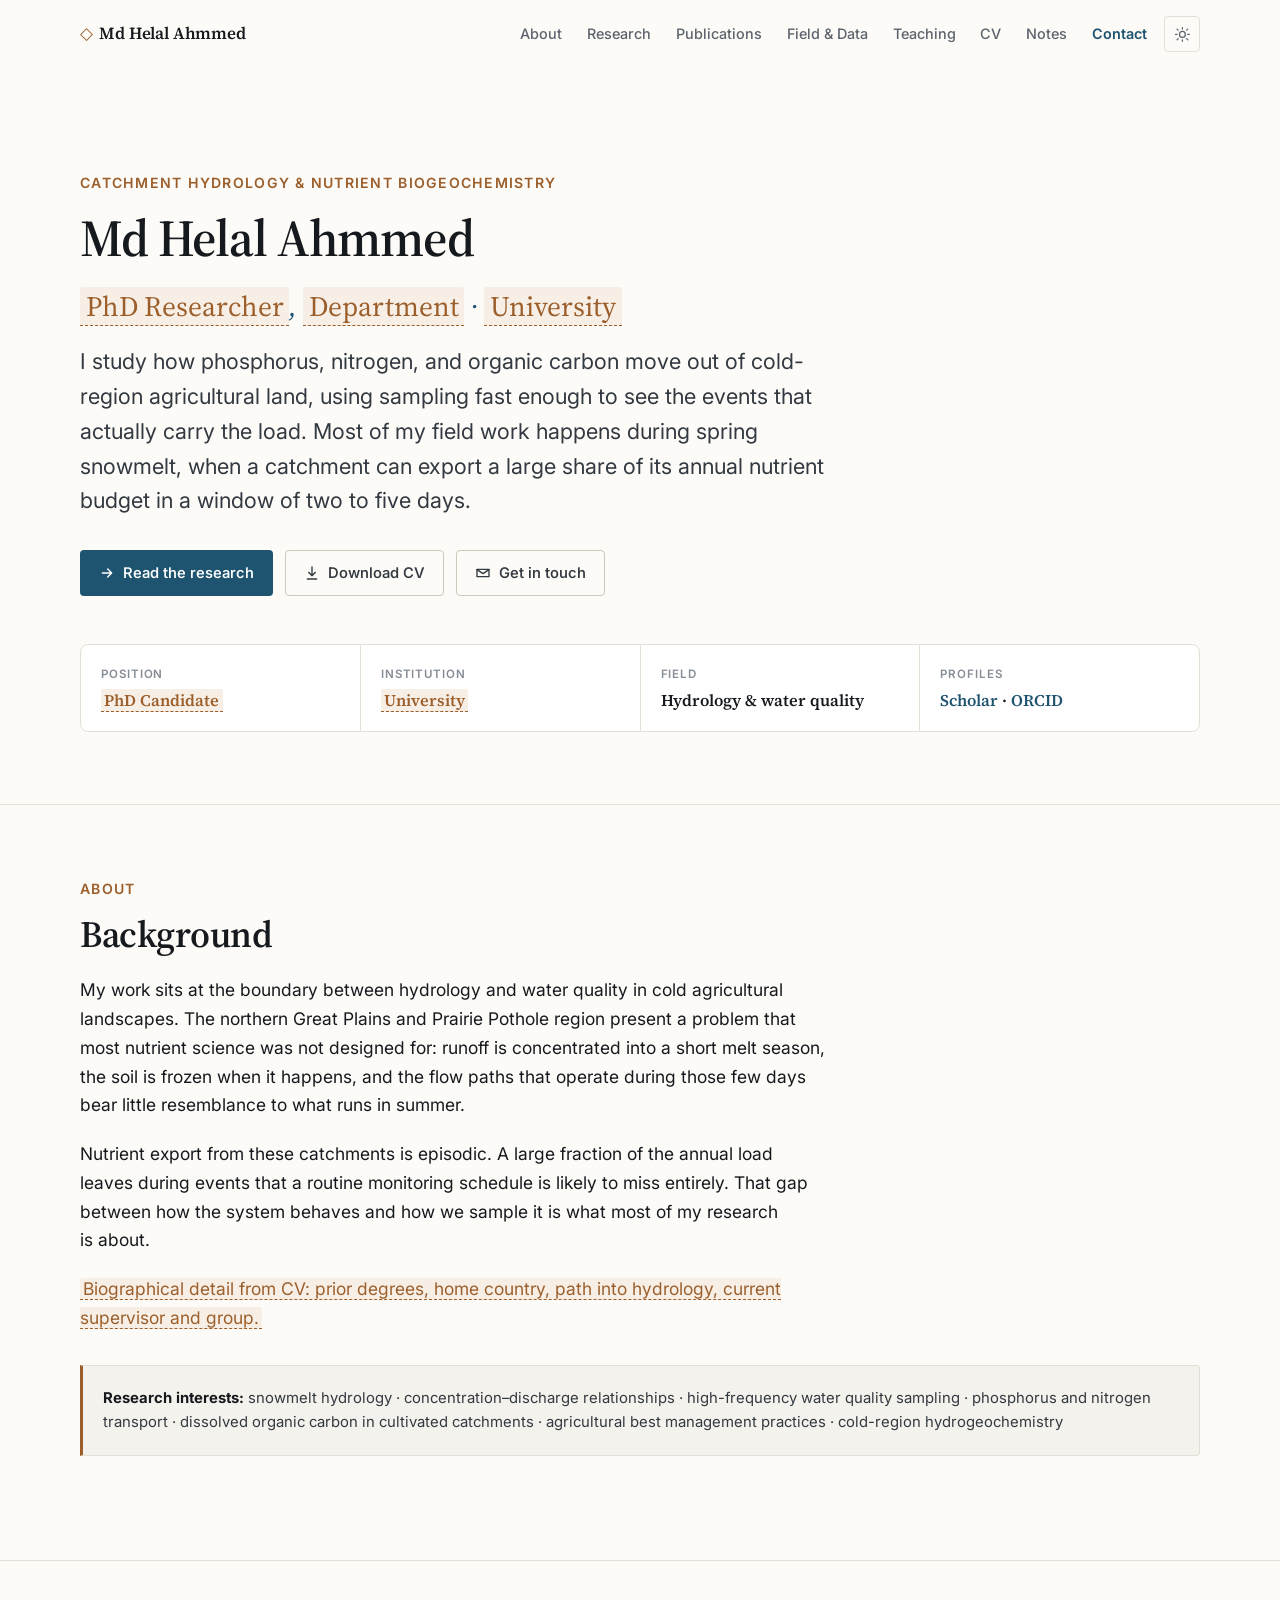
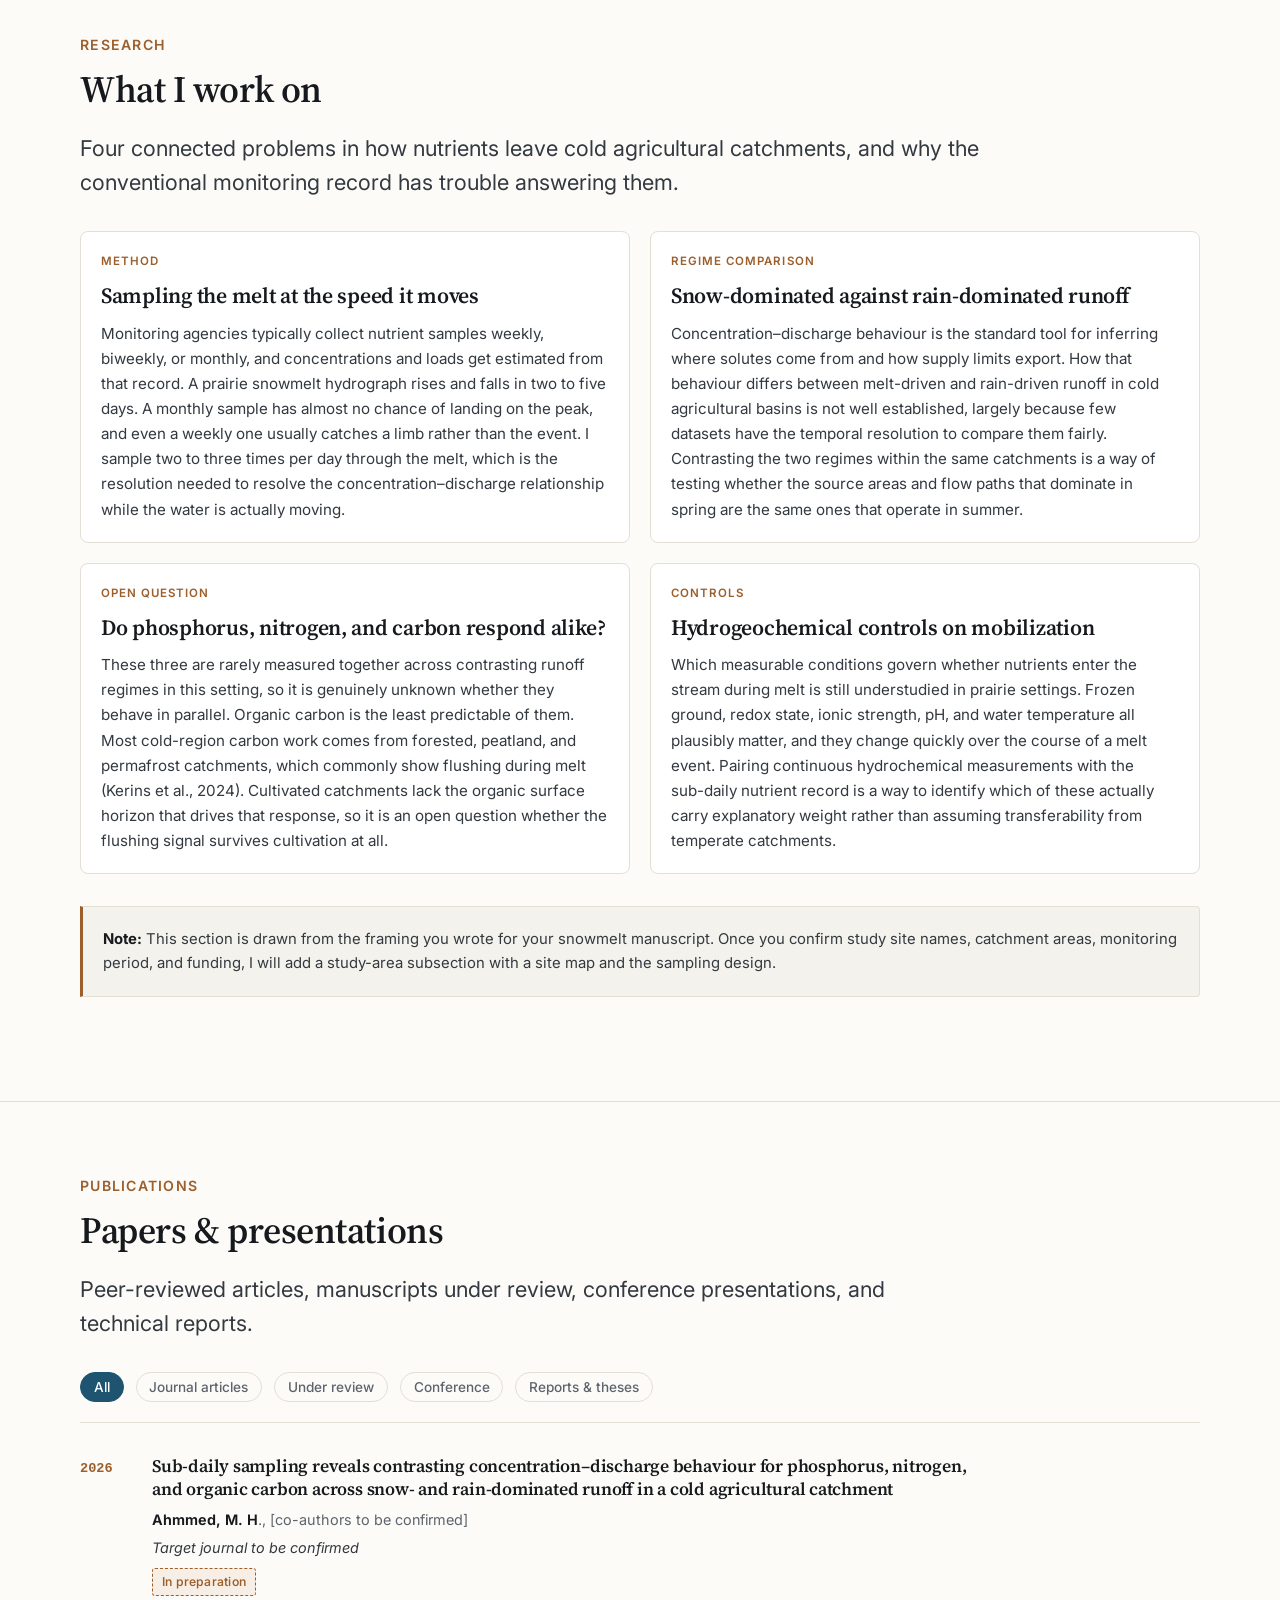
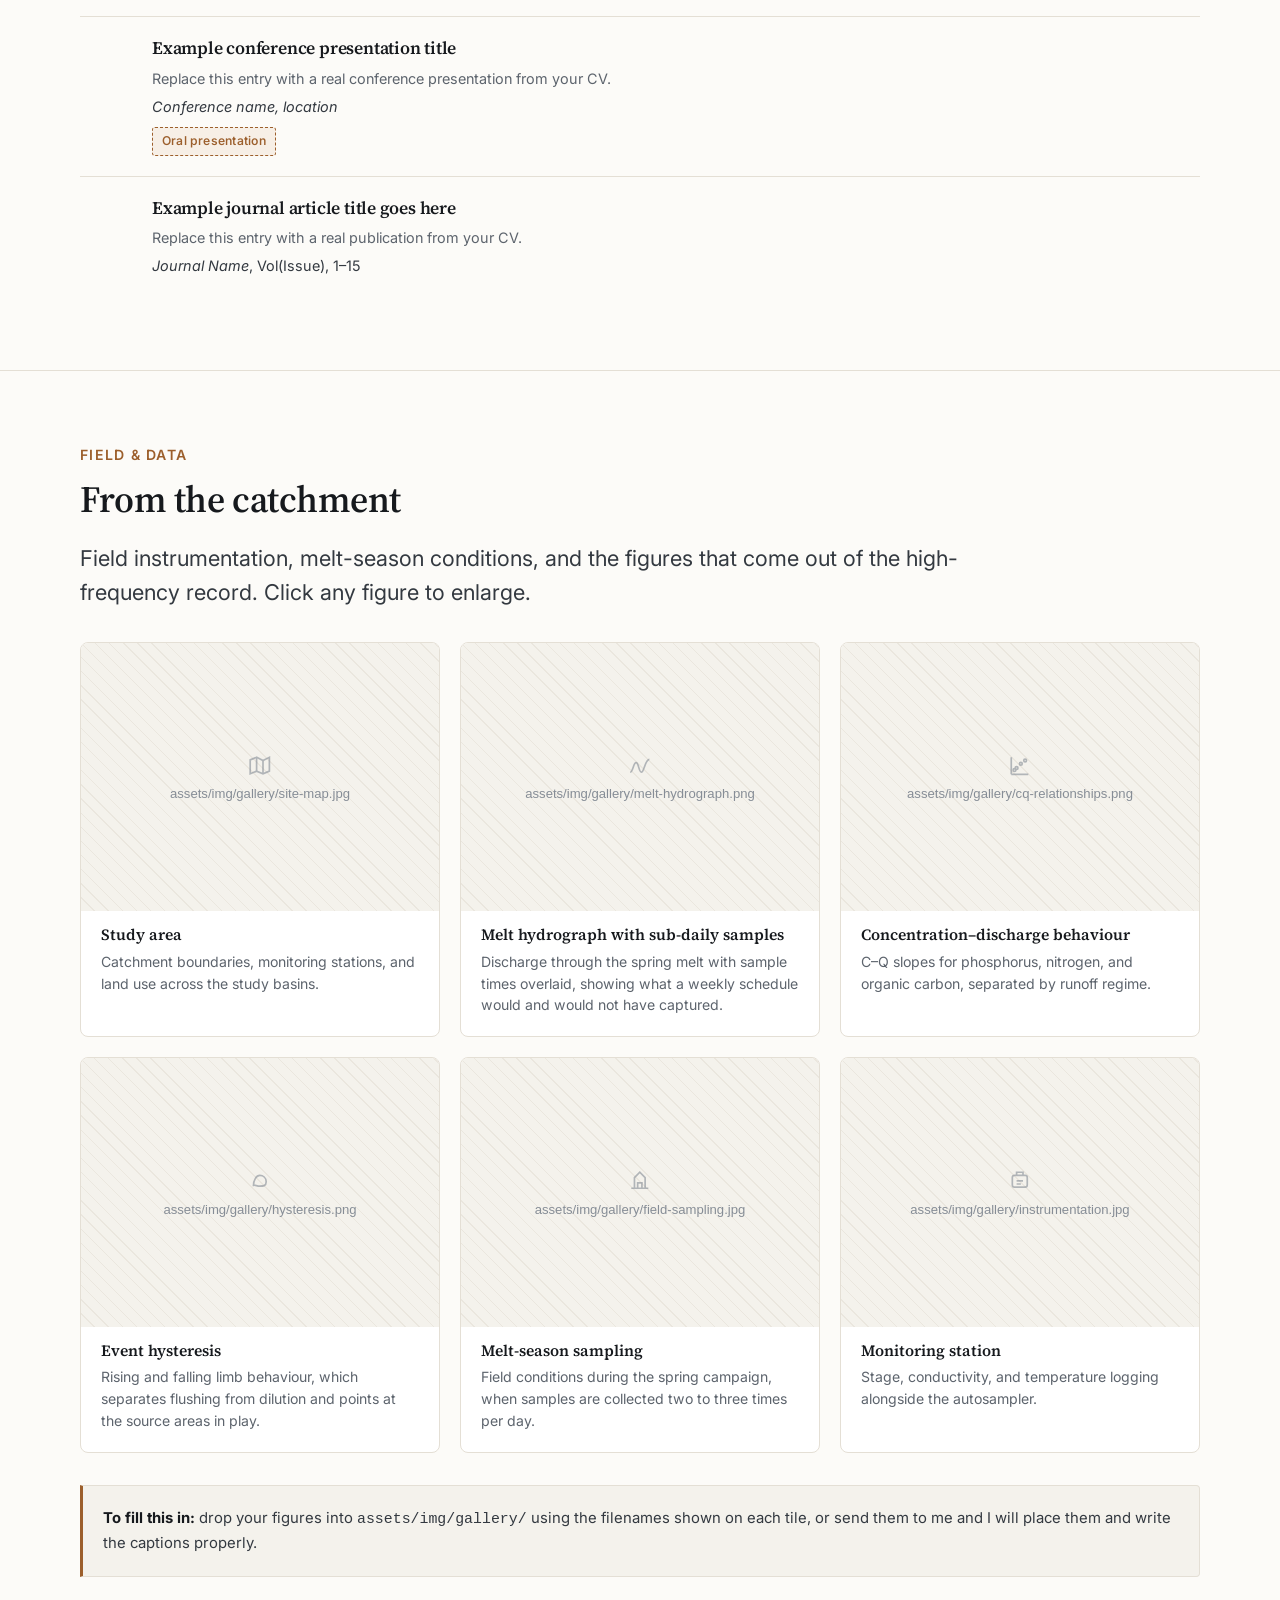
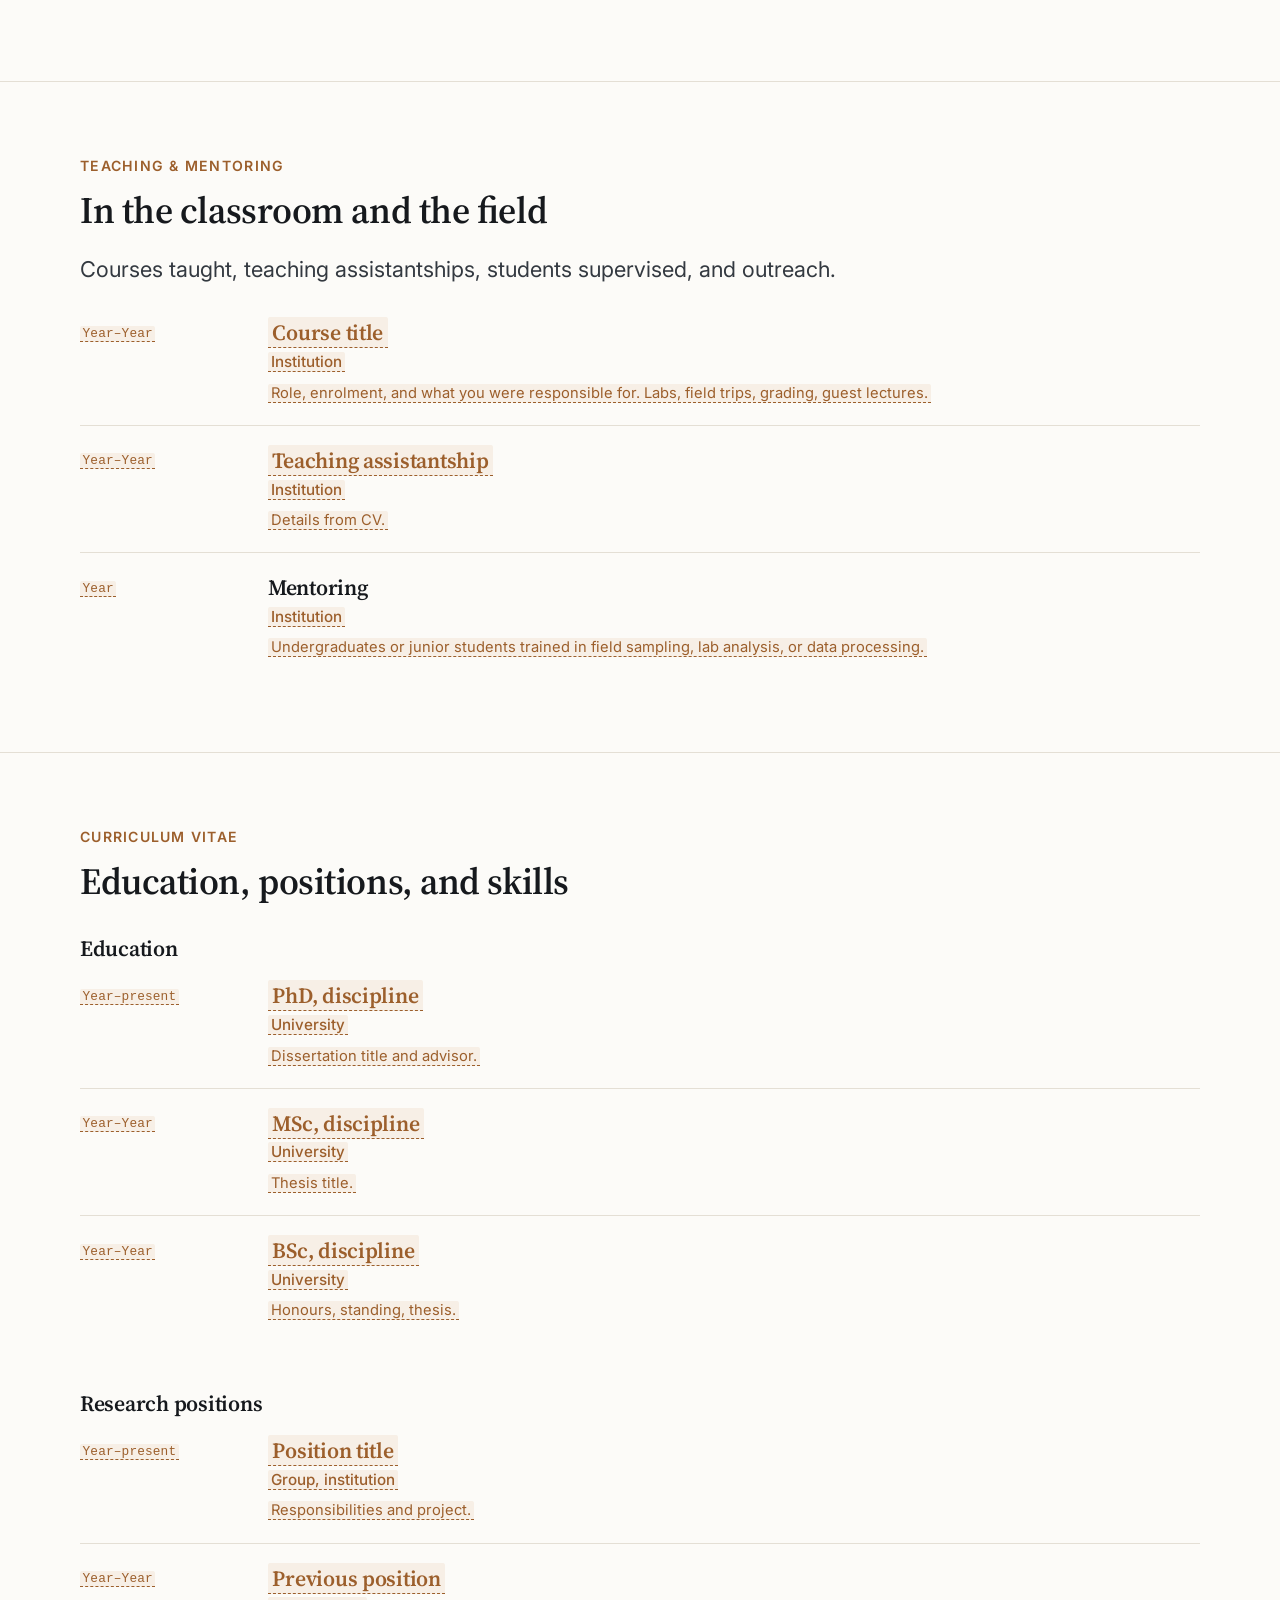
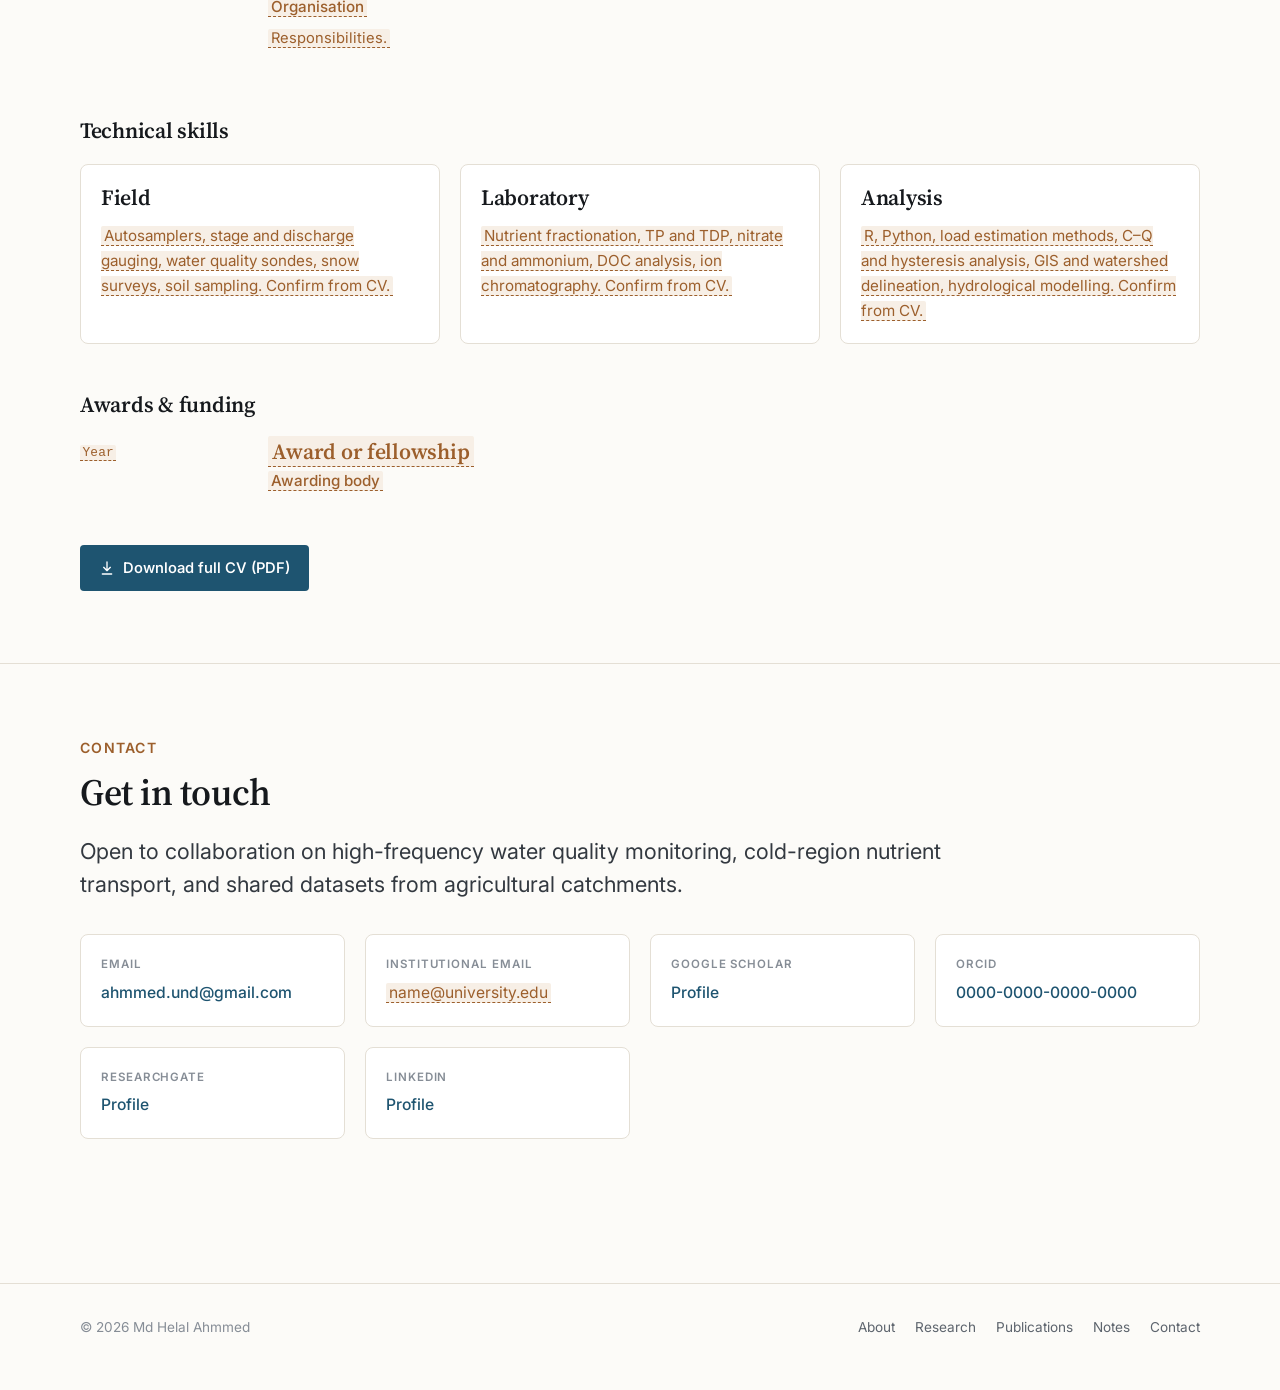
==== index.html @ 778ead85 "Add index.html for personal research website This commit adds a new HTML file for the personal websi" ====
<!DOCTYPE html>
<html lang="en">
<head>
<meta charset="utf-8">
<meta name="viewport" content="width=device-width, initial-scale=1">
<title>Md Helal Ahmmed — Catchment Hydrology &amp; Nutrient Biogeochemistry</title>
<meta name="description" content="Research site of Md Helal Ahmmed. High-frequency snowmelt sampling, concentration–discharge relationships, and nutrient mobilization in cold agricultural catchments.">
<meta name="author" content="Md Helal Ahmmed">

<meta property="og:type" content="website">
<meta property="og:title" content="Md Helal Ahmmed — Catchment Hydrology &amp; Nutrient Biogeochemistry">
<meta property="og:description" content="High-frequency snowmelt sampling, concentration–discharge relationships, and nutrient mobilization in cold agricultural catchments.">
<meta name="twitter:card" content="summary">

<link rel="preconnect" href="https://fonts.googleapis.com">
<link rel="preconnect" href="https://fonts.gstatic.com" crossorigin>
<link href="https://fonts.googleapis.com/css2?family=Inter:wght@400;500;600;700&family=Source+Serif+4:ital,opsz,wght@0,8..60,400;0,8..60,600;0,8..60,700;1,8..60,400&display=swap" rel="stylesheet">
<link rel="stylesheet" href="assets/css/style.css">
<link rel="icon" href="data:image/svg+xml,<svg xmlns='http://www.w3.org/2000/svg' viewBox='0 0 100 100'><text y='.9em' font-size='90'>💧</text></svg>">
</head>
<body>

<a class="skip-link" href="#main">Skip to content</a>

<header class="site-header">
  <div class="wrap site-header__inner">
    <a class="brand" href="index.html"><span class="brand__mark">◇</span>Md Helal Ahmmed</a>

    <nav class="nav" aria-label="Primary">
      <ul class="nav__list" id="primary-nav">
        <li><a class="nav__link" href="#about">About</a></li>
        <li><a class="nav__link" href="#research">Research</a></li>
        <li><a class="nav__link" href="#publications">Publications</a></li>
        <li><a class="nav__link" href="#gallery">Field &amp; Data</a></li>
        <li><a class="nav__link" href="#teaching">Teaching</a></li>
        <li><a class="nav__link" href="#cv">CV</a></li>
        <li><a class="nav__link" href="notes.html">Notes</a></li>
        <li><a class="nav__link" href="#contact">Contact</a></li>
      </ul>

      <button class="icon-btn" type="button" data-theme-toggle aria-label="Switch theme" aria-pressed="false">
        <svg viewBox="0 0 24 24" fill="none" stroke="currentColor" stroke-width="1.8" stroke-linecap="round" aria-hidden="true">
          <circle cx="12" cy="12" r="4.2"></circle>
          <path d="M12 2.2v2.1M12 19.7v2.1M4.4 4.4l1.5 1.5M18.1 18.1l1.5 1.5M2.2 12h2.1M19.7 12h2.1M4.4 19.6l1.5-1.5M18.1 5.9l1.5-1.5"></path>
        </svg>
      </button>

      <button class="icon-btn nav-toggle" type="button" data-nav-toggle aria-expanded="false" aria-controls="primary-nav" aria-label="Menu">
        <svg viewBox="0 0 24 24" fill="none" stroke="currentColor" stroke-width="1.9" stroke-linecap="round" aria-hidden="true">
          <path d="M4 7h16M4 12h16M4 17h16"></path>
        </svg>
      </button>
    </nav>
  </div>
</header>

<main id="main">

  <!-- ================= HERO ================= -->
  <section class="hero">
    <div class="wrap">
      <div class="hero__grid">
        <div>
          <p class="hero__eyebrow">Catchment hydrology &amp; nutrient biogeochemistry</p>
          <h1 class="hero__title">Md Helal Ahmmed</h1>
          <p class="hero__role"><span class="ph" data-slot="role">PhD Researcher</span>, <span class="ph" data-slot="dept">Department</span> · <span class="ph" data-slot="institution">University</span></p>

          <p class="hero__lede">
            I study how phosphorus, nitrogen, and organic carbon move out of cold-region
            agricultural land, using sampling fast enough to see the events that actually
            carry the load. Most of my field work happens during spring snowmelt, when a
            catchment can export a large share of its annual nutrient budget in a window of
            two to five days.
          </p>

          <div class="hero__actions">
            <a class="btn btn--primary" href="#research">
              <svg viewBox="0 0 24 24" fill="none" stroke="currentColor" stroke-width="2" stroke-linecap="round" stroke-linejoin="round" aria-hidden="true"><path d="M5 12h14M13 6l6 6-6 6"></path></svg>
              Read the research
            </a>
            <a class="btn btn--ghost" href="#" data-slot="cv-pdf">
              <svg viewBox="0 0 24 24" fill="none" stroke="currentColor" stroke-width="2" stroke-linecap="round" stroke-linejoin="round" aria-hidden="true"><path d="M12 3v12M7 11l5 5 5-5M5 21h14"></path></svg>
              Download CV
            </a>
            <a class="btn btn--ghost" href="#contact">
              <svg viewBox="0 0 24 24" fill="none" stroke="currentColor" stroke-width="2" stroke-linecap="round" stroke-linejoin="round" aria-hidden="true"><path d="M3 6.5h18v11H3z"></path><path d="m3 7 9 6 9-6"></path></svg>
              Get in touch
            </a>
          </div>
        </div>

        <img class="hero__portrait" src="assets/img/portrait.jpg" alt="Portrait of Md Helal Ahmmed"
             onerror="this.style.display='none'">
      </div>

      <div class="facts">
        <div class="fact">
          <p class="fact__k">Position</p>
          <p class="fact__v"><span class="ph" data-slot="position">PhD Candidate</span></p>
        </div>
        <div class="fact">
          <p class="fact__k">Institution</p>
          <p class="fact__v"><span class="ph" data-slot="institution2">University</span></p>
        </div>
        <div class="fact">
          <p class="fact__k">Field</p>
          <p class="fact__v">Hydrology &amp; water quality</p>
        </div>
        <div class="fact">
          <p class="fact__k">Profiles</p>
          <p class="fact__v">
            <a href="#" data-slot="scholar">Scholar</a> ·
            <a href="#" data-slot="orcid">ORCID</a>
          </p>
        </div>
      </div>
    </div>
  </section>

  <!-- ================= ABOUT ================= -->
  <section class="section" id="about">
    <div class="wrap">
      <p class="section__label">About</p>
      <h2>Background</h2>

      <div class="prose">
        <p>
          My work sits at the boundary between hydrology and water quality in cold agricultural
          landscapes. The northern Great Plains and Prairie Pothole region present a problem that
          most nutrient science was not designed for: runoff is concentrated into a short melt
          season, the soil is frozen when it happens, and the flow paths that operate during those
          few days bear little resemblance to what runs in summer.
        </p>
        <p>
          Nutrient export from these catchments is episodic. A large fraction of the annual load
          leaves during events that a routine monitoring schedule is likely to miss entirely. That
          gap between how the system behaves and how we sample it is what most of my research is
          about.
        </p>
        <p>
          <span class="ph" data-slot="about-bio">Biographical detail from CV: prior degrees, home
          country, path into hydrology, current supervisor and group.</span>
        </p>
      </div>

      <div class="callout">
        <strong>Research interests:</strong>
        snowmelt hydrology · concentration–discharge relationships · high-frequency water quality
        sampling · phosphorus and nitrogen transport · dissolved organic carbon in cultivated
        catchments · agricultural best management practices · cold-region hydrogeochemistry
      </div>
    </div>
  </section>

  <!-- ================= RESEARCH ================= -->
  <section class="section" id="research">
    <div class="wrap">
      <p class="section__label">Research</p>
      <h2>What I work on</h2>
      <p class="section__intro">
        Four connected problems in how nutrients leave cold agricultural catchments, and why the
        conventional monitoring record has trouble answering them.
      </p>

      <div class="grid grid--2">

        <article class="card">
          <p class="card__kind">Method</p>
          <h3 class="card__title">Sampling the melt at the speed it moves</h3>
          <p class="card__body">
            Monitoring agencies typically collect nutrient samples weekly, biweekly, or monthly, and
            concentrations and loads get estimated from that record. A prairie snowmelt hydrograph
            rises and falls in two to five days. A monthly sample has almost no chance of landing on
            the peak, and even a weekly one usually catches a limb rather than the event. I sample
            two to three times per day through the melt, which is the resolution needed to resolve
            the concentration–discharge relationship while the water is actually moving.
          </p>
        </article>

        <article class="card">
          <p class="card__kind">Regime comparison</p>
          <h3 class="card__title">Snow-dominated against rain-dominated runoff</h3>
          <p class="card__body">
            Concentration–discharge behaviour is the standard tool for inferring where solutes come
            from and how supply limits export. How that behaviour differs between melt-driven and
            rain-driven runoff in cold agricultural basins is not well established, largely because
            few datasets have the temporal resolution to compare them fairly. Contrasting the two
            regimes within the same catchments is a way of testing whether the source areas and flow
            paths that dominate in spring are the same ones that operate in summer.
          </p>
        </article>

        <article class="card">
          <p class="card__kind">Open question</p>
          <h3 class="card__title">Do phosphorus, nitrogen, and carbon respond alike?</h3>
          <p class="card__body">
            These three are rarely measured together across contrasting runoff regimes in this
            setting, so it is genuinely unknown whether they behave in parallel. Organic carbon is
            the least predictable of them. Most cold-region carbon work comes from forested,
            peatland, and permafrost catchments, which commonly show flushing during melt
            (Kerins et al., 2024). Cultivated catchments lack the organic surface horizon that
            drives that response, so it is an open question whether the flushing signal survives
            cultivation at all.
          </p>
        </article>

        <article class="card">
          <p class="card__kind">Controls</p>
          <h3 class="card__title">Hydrogeochemical controls on mobilization</h3>
          <p class="card__body">
            Which measurable conditions govern whether nutrients enter the stream during melt is
            still understudied in prairie settings. Frozen ground, redox state, ionic strength, pH,
            and water temperature all plausibly matter, and they change quickly over the course of a
            melt event. Pairing continuous hydrochemical measurements with the sub-daily nutrient
            record is a way to identify which of these actually carry explanatory weight rather than
            assuming transferability from temperate catchments.
          </p>
        </article>

      </div>

      <div class="callout u-mt-4">
        <strong>Note:</strong>
        This section is drawn from the framing you wrote for your snowmelt manuscript. Once you
        confirm study site names, catchment areas, monitoring period, and funding, I will add a
        study-area subsection with a site map and the sampling design.
      </div>
    </div>
  </section>

  <!-- ================= PUBLICATIONS ================= -->
  <section class="section" id="publications">
    <div class="wrap">
      <p class="section__label">Publications</p>
      <h2>Papers &amp; presentations</h2>
      <p class="section__intro">
        Peer-reviewed articles, manuscripts under review, conference presentations, and technical
        reports.
      </p>

      <div class="pub-controls" id="pub-filters" role="group" aria-label="Filter publications">
        <button class="chip is-active" type="button" data-filter="all" aria-pressed="true">All</button>
        <button class="chip" type="button" data-filter="journal" aria-pressed="false">Journal articles</button>
        <button class="chip" type="button" data-filter="review" aria-pressed="false">Under review</button>
        <button class="chip" type="button" data-filter="conference" aria-pressed="false">Conference</button>
        <button class="chip" type="button" data-filter="report" aria-pressed="false">Reports &amp; theses</button>
      </div>

      <ul class="pub-list" id="pub-list">
        <li class="pub">
          <div class="pub__year"></div>
          <div class="pub__what"><p class="pub__venue">Loading publications…</p></div>
        </li>
      </ul>
    </div>
  </section>

  <!-- ================= GALLERY ================= -->
  <section class="section" id="gallery">
    <div class="wrap">
      <p class="section__label">Field &amp; Data</p>
      <h2>From the catchment</h2>
      <p class="section__intro">
        Field instrumentation, melt-season conditions, and the figures that come out of the
        high-frequency record. Click any figure to enlarge.
      </p>

      <div class="gallery">

        <figure class="figure">
          <button class="figure__media" type="button" aria-label="Enlarge: study area map">
            <div class="figure__ph">
              <svg viewBox="0 0 24 24" fill="none" stroke="currentColor" stroke-width="1.6" aria-hidden="true"><path d="M9 4 3 6.5v13L9 17l6 2.5 6-2.5v-13L15 7 9 4Z"></path><path d="M9 4v13M15 7v12.5"></path></svg>
              <span>assets/img/gallery/site-map.jpg</span>
            </div>
          </button>
          <figcaption>
            <strong>Study area</strong>
            Catchment boundaries, monitoring stations, and land use across the study basins.
          </figcaption>
        </figure>

        <figure class="figure">
          <button class="figure__media" type="button" aria-label="Enlarge: snowmelt hydrograph">
            <div class="figure__ph">
              <svg viewBox="0 0 24 24" fill="none" stroke="currentColor" stroke-width="1.6" aria-hidden="true"><path d="M3 18c2.5 0 3-9 5.5-9S11 18 13.5 18 17 6 21 6"></path></svg>
              <span>assets/img/gallery/melt-hydrograph.png</span>
            </div>
          </button>
          <figcaption>
            <strong>Melt hydrograph with sub-daily samples</strong>
            Discharge through the spring melt with sample times overlaid, showing what a weekly
            schedule would and would not have captured.
          </figcaption>
        </figure>

        <figure class="figure">
          <button class="figure__media" type="button" aria-label="Enlarge: concentration-discharge relationships">
            <div class="figure__ph">
              <svg viewBox="0 0 24 24" fill="none" stroke="currentColor" stroke-width="1.6" aria-hidden="true"><path d="M4 20V4M4 20h16"></path><circle cx="9" cy="14" r="1.3"></circle><circle cx="13" cy="10" r="1.3"></circle><circle cx="17" cy="7" r="1.3"></circle><circle cx="7" cy="16" r="1.3"></circle></svg>
              <span>assets/img/gallery/cq-relationships.png</span>
            </div>
          </button>
          <figcaption>
            <strong>Concentration–discharge behaviour</strong>
            C–Q slopes for phosphorus, nitrogen, and organic carbon, separated by runoff regime.
          </figcaption>
        </figure>

        <figure class="figure">
          <button class="figure__media" type="button" aria-label="Enlarge: hysteresis loops">
            <div class="figure__ph">
              <svg viewBox="0 0 24 24" fill="none" stroke="currentColor" stroke-width="1.6" aria-hidden="true"><path d="M6 17c0-6 3-10 6-10s6 2 6 6-3 4-6 4-6-2-6 0Z"></path></svg>
              <span>assets/img/gallery/hysteresis.png</span>
            </div>
          </button>
          <figcaption>
            <strong>Event hysteresis</strong>
            Rising and falling limb behaviour, which separates flushing from dilution and points at
            the source areas in play.
          </figcaption>
        </figure>

        <figure class="figure">
          <button class="figure__media" type="button" aria-label="Enlarge: field sampling during melt">
            <div class="figure__ph">
              <svg viewBox="0 0 24 24" fill="none" stroke="currentColor" stroke-width="1.6" aria-hidden="true"><path d="M4 19h16M7 19V9l5-5 5 5v10"></path><path d="M10 19v-5h4v5"></path></svg>
              <span>assets/img/gallery/field-sampling.jpg</span>
            </div>
          </button>
          <figcaption>
            <strong>Melt-season sampling</strong>
            Field conditions during the spring campaign, when samples are collected two to three
            times per day.
          </figcaption>
        </figure>

        <figure class="figure">
          <button class="figure__media" type="button" aria-label="Enlarge: instrumentation">
            <div class="figure__ph">
              <svg viewBox="0 0 24 24" fill="none" stroke="currentColor" stroke-width="1.6" aria-hidden="true"><rect x="5" y="7" width="14" height="11" rx="2"></rect><path d="M9 7V4h6v3M9 12h6M9 15h4"></path></svg>
              <span>assets/img/gallery/instrumentation.jpg</span>
            </div>
          </button>
          <figcaption>
            <strong>Monitoring station</strong>
            Stage, conductivity, and temperature logging alongside the autosampler.
          </figcaption>
        </figure>

      </div>

      <div class="callout">
        <strong>To fill this in:</strong>
        drop your figures into <code>assets/img/gallery/</code> using the filenames shown on each
        tile, or send them to me and I will place them and write the captions properly.
      </div>
    </div>
  </section>

  <!-- ================= TEACHING ================= -->
  <section class="section" id="teaching">
    <div class="wrap">
      <p class="section__label">Teaching &amp; Mentoring</p>
      <h2>In the classroom and the field</h2>
      <p class="section__intro">
        Courses taught, teaching assistantships, students supervised, and outreach.
      </p>

      <ul class="timeline">
        <li class="timeline__item">
          <div class="timeline__when"><span class="ph">Year–Year</span></div>
          <div class="timeline__what">
            <h3 class="timeline__role"><span class="ph" data-slot="teach-1">Course title</span></h3>
            <p class="timeline__org"><span class="ph">Institution</span></p>
            <p class="timeline__detail">
              <span class="ph">Role, enrolment, and what you were responsible for. Labs, field
              trips, grading, guest lectures.</span>
            </p>
          </div>
        </li>
        <li class="timeline__item">
          <div class="timeline__when"><span class="ph">Year–Year</span></div>
          <div class="timeline__what">
            <h3 class="timeline__role"><span class="ph" data-slot="teach-2">Teaching assistantship</span></h3>
            <p class="timeline__org"><span class="ph">Institution</span></p>
            <p class="timeline__detail"><span class="ph">Details from CV.</span></p>
          </div>
        </li>
        <li class="timeline__item">
          <div class="timeline__when"><span class="ph">Year</span></div>
          <div class="timeline__what">
            <h3 class="timeline__role">Mentoring</h3>
            <p class="timeline__org"><span class="ph">Institution</span></p>
            <p class="timeline__detail">
              <span class="ph">Undergraduates or junior students trained in field sampling, lab
              analysis, or data processing.</span>
            </p>
          </div>
        </li>
      </ul>
    </div>
  </section>

  <!-- ================= CV ================= -->
  <section class="section" id="cv">
    <div class="wrap">
      <p class="section__label">Curriculum Vitae</p>
      <h2>Education, positions, and skills</h2>

      <h3 class="u-mt-4 u-mb-3">Education</h3>
      <ul class="timeline">
        <li class="timeline__item">
          <div class="timeline__when"><span class="ph">Year–present</span></div>
          <div class="timeline__what">
            <h3 class="timeline__role"><span class="ph" data-slot="edu-1">PhD, discipline</span></h3>
            <p class="timeline__org"><span class="ph">University</span></p>
            <p class="timeline__detail"><span class="ph">Dissertation title and advisor.</span></p>
          </div>
        </li>
        <li class="timeline__item">
          <div class="timeline__when"><span class="ph">Year–Year</span></div>
          <div class="timeline__what">
            <h3 class="timeline__role"><span class="ph" data-slot="edu-2">MSc, discipline</span></h3>
            <p class="timeline__org"><span class="ph">University</span></p>
            <p class="timeline__detail"><span class="ph">Thesis title.</span></p>
          </div>
        </li>
        <li class="timeline__item">
          <div class="timeline__when"><span class="ph">Year–Year</span></div>
          <div class="timeline__what">
            <h3 class="timeline__role"><span class="ph" data-slot="edu-3">BSc, discipline</span></h3>
            <p class="timeline__org"><span class="ph">University</span></p>
            <p class="timeline__detail"><span class="ph">Honours, standing, thesis.</span></p>
          </div>
        </li>
      </ul>

      <h3 class="u-mt-5 u-mb-3">Research positions</h3>
      <ul class="timeline">
        <li class="timeline__item">
          <div class="timeline__when"><span class="ph">Year–present</span></div>
          <div class="timeline__what">
            <h3 class="timeline__role"><span class="ph" data-slot="pos-1">Position title</span></h3>
            <p class="timeline__org"><span class="ph">Group, institution</span></p>
            <p class="timeline__detail"><span class="ph">Responsibilities and project.</span></p>
          </div>
        </li>
        <li class="timeline__item">
          <div class="timeline__when"><span class="ph">Year–Year</span></div>
          <div class="timeline__what">
            <h3 class="timeline__role"><span class="ph" data-slot="pos-2">Previous position</span></h3>
            <p class="timeline__org"><span class="ph">Organisation</span></p>
            <p class="timeline__detail"><span class="ph">Responsibilities.</span></p>
          </div>
        </li>
      </ul>

      <h3 class="u-mt-5 u-mb-3">Technical skills</h3>
      <div class="grid grid--3">
        <div class="card">
          <h4 class="card__title">Field</h4>
          <p class="card__body">
            <span class="ph">Autosamplers, stage and discharge gauging, water quality sondes,
            snow surveys, soil sampling. Confirm from CV.</span>
          </p>
        </div>
        <div class="card">
          <h4 class="card__title">Laboratory</h4>
          <p class="card__body">
            <span class="ph">Nutrient fractionation, TP and TDP, nitrate and ammonium, DOC
            analysis, ion chromatography. Confirm from CV.</span>
          </p>
        </div>
        <div class="card">
          <h4 class="card__title">Analysis</h4>
          <p class="card__body">
            <span class="ph">R, Python, load estimation methods, C–Q and hysteresis analysis,
            GIS and watershed delineation, hydrological modelling. Confirm from CV.</span>
          </p>
        </div>
      </div>

      <h3 class="u-mt-5 u-mb-3">Awards &amp; funding</h3>
      <ul class="timeline">
        <li class="timeline__item">
          <div class="timeline__when"><span class="ph">Year</span></div>
          <div class="timeline__what">
            <h3 class="timeline__role"><span class="ph" data-slot="award-1">Award or fellowship</span></h3>
            <p class="timeline__org"><span class="ph">Awarding body</span></p>
          </div>
        </li>
      </ul>

      <p class="u-mt-4">
        <a class="btn btn--primary" href="#" data-slot="cv-pdf">
          <svg viewBox="0 0 24 24" fill="none" stroke="currentColor" stroke-width="2" stroke-linecap="round" stroke-linejoin="round" aria-hidden="true"><path d="M12 3v12M7 11l5 5 5-5M5 21h14"></path></svg>
          Download full CV (PDF)
        </a>
      </p>
    </div>
  </section>

  <!-- ================= CONTACT ================= -->
  <section class="section" id="contact">
    <div class="wrap">
      <p class="section__label">Contact</p>
      <h2>Get in touch</h2>
      <p class="section__intro">
        Open to collaboration on high-frequency water quality monitoring, cold-region nutrient
        transport, and shared datasets from agricultural catchments.
      </p>

      <div class="contact-grid">
        <div class="contact-card">
          <p class="contact-card__k">Email</p>
          <p class="contact-card__v"><a href="mailto:ahmmed.und@gmail.com">ahmmed.und@gmail.com</a></p>
        </div>
        <div class="contact-card">
          <p class="contact-card__k">Institutional email</p>
          <p class="contact-card__v"><span class="ph" data-slot="inst-email">name@university.edu</span></p>
        </div>
        <div class="contact-card">
          <p class="contact-card__k">Google Scholar</p>
          <p class="contact-card__v"><a href="#" data-slot="scholar">Profile</a></p>
        </div>
        <div class="contact-card">
          <p class="contact-card__k">ORCID</p>
          <p class="contact-card__v"><a href="#" data-slot="orcid">0000-0000-0000-0000</a></p>
        </div>
        <div class="contact-card">
          <p class="contact-card__k">ResearchGate</p>
          <p class="contact-card__v"><a href="#" data-slot="rg">Profile</a></p>
        </div>
        <div class="contact-card">
          <p class="contact-card__k">LinkedIn</p>
          <p class="contact-card__v"><a href="#" data-slot="linkedin">Profile</a></p>
        </div>
      </div>
    </div>
  </section>

</main>

<footer class="site-footer">
  <div class="wrap site-footer__inner">
    <p>© <span data-year>2026</span> Md Helal Ahmmed</p>
    <div class="site-footer__links">
      <a href="#about">About</a>
      <a href="#research">Research</a>
      <a href="#publications">Publications</a>
      <a href="notes.html">Notes</a>
      <a href="#contact">Contact</a>
    </div>
  </div>
</footer>

<script src="assets/js/main.js"></script>
</body>
</html>
---- assets/css/style.css ----
/* ==========================================================================
   Md Helal Ahmmed — academic site
   Design system: clean academic. Serif display, sans UI, restrained palette
   with a deep-water accent and a prairie-clay secondary.
   ========================================================================== */

/* ---------- Tokens ---------- */

:root {
  --paper:        #fcfbf8;
  --paper-raised: #ffffff;
  --paper-sunken: #f4f2ec;
  --ink:          #16191d;
  --ink-soft:     #333940;
  --muted:        #5d646d;
  --muted-light:  #868d96;
  --rule:         #e4dfd5;
  --rule-strong:  #cfc8ba;
  --accent:       #1e5470;
  --accent-hover: #143d53;
  --accent-wash:  #eaf1f5;
  --clay:         #9c5f2c;
  --clay-wash:    #f7efe6;

  --font-display: "Source Serif 4", Charter, "Iowan Old Style", Georgia, "Times New Roman", serif;
  --font-body:    "Inter", -apple-system, BlinkMacSystemFont, "Segoe UI", Roboto, Helvetica, Arial, sans-serif;
  --font-mono:    ui-monospace, "SF Mono", "JetBrains Mono", Menlo, Consolas, monospace;

  --measure: 68ch;
  --wide: 1120px;
  --narrow: 760px;

  --step--1: clamp(0.82rem, 0.80rem + 0.10vw, 0.88rem);
  --step-0:  clamp(1.00rem, 0.97rem + 0.15vw, 1.09rem);
  --step-1:  clamp(1.18rem, 1.12rem + 0.30vw, 1.36rem);
  --step-2:  clamp(1.42rem, 1.31rem + 0.55vw, 1.80rem);
  --step-3:  clamp(1.72rem, 1.52rem + 1.00vw, 2.40rem);
  --step-4:  clamp(2.10rem, 1.72rem + 1.90vw, 3.30rem);

  --space-1: 0.375rem;
  --space-2: 0.75rem;
  --space-3: 1.25rem;
  --space-4: 2rem;
  --space-5: 3rem;
  --space-6: 4.5rem;
  --space-7: 7rem;

  --radius: 4px;
  --radius-lg: 8px;
  --shadow-sm: 0 1px 2px rgba(22, 25, 29, 0.05), 0 1px 3px rgba(22, 25, 29, 0.04);
  --shadow-md: 0 2px 6px rgba(22, 25, 29, 0.06), 0 8px 24px rgba(22, 25, 29, 0.07);

  --transition: 180ms cubic-bezier(0.4, 0, 0.2, 1);
}

@media (prefers-color-scheme: dark) {
  :root:not([data-theme="light"]) {
    --paper:        #14171a;
    --paper-raised: #1b1f23;
    --paper-sunken: #1a1e21;
    --ink:          #e9e7e2;
    --ink-soft:     #cdd2d7;
    --muted:        #9aa1a9;
    --muted-light:  #757c84;
    --rule:         #2a2f35;
    --rule-strong:  #3c434a;
    --accent:       #7ab8d6;
    --accent-hover: #a3d0e6;
    --accent-wash:  #17262e;
    --clay:         #d59a63;
    --clay-wash:    #2a211a;
    --shadow-sm: 0 1px 2px rgba(0, 0, 0, 0.3);
    --shadow-md: 0 2px 6px rgba(0, 0, 0, 0.35), 0 8px 24px rgba(0, 0, 0, 0.3);
  }
}

:root[data-theme="dark"] {
  --paper:        #14171a;
  --paper-raised: #1b1f23;
  --paper-sunken: #1a1e21;
  --ink:          #e9e7e2;
  --ink-soft:     #cdd2d7;
  --muted:        #9aa1a9;
  --muted-light:  #757c84;
  --rule:         #2a2f35;
  --rule-strong:  #3c434a;
  --accent:       #7ab8d6;
  --accent-hover: #a3d0e6;
  --accent-wash:  #17262e;
  --clay:         #d59a63;
  --clay-wash:    #2a211a;
  --shadow-sm: 0 1px 2px rgba(0, 0, 0, 0.3);
  --shadow-md: 0 2px 6px rgba(0, 0, 0, 0.35), 0 8px 24px rgba(0, 0, 0, 0.3);
}

/* ---------- Reset ---------- */

*, *::before, *::after { box-sizing: border-box; }

html {
  scroll-behavior: smooth;
  scroll-padding-top: 5.5rem;
  -webkit-text-size-adjust: 100%;
}

@media (prefers-reduced-motion: reduce) {
  html { scroll-behavior: auto; }
  *, *::before, *::after {
    animation-duration: 0.01ms !important;
    animation-iteration-count: 1 !important;
    transition-duration: 0.01ms !important;
  }
}

body {
  margin: 0;
  background: var(--paper);
  color: var(--ink);
  font-family: var(--font-body);
  font-size: var(--step-0);
  line-height: 1.65;
  font-feature-settings: "kern" 1, "liga" 1;
  -webkit-font-smoothing: antialiased;
  text-rendering: optimizeLegibility;
}

img, svg, video { max-width: 100%; height: auto; display: block; }
[hidden] { display: none !important; }

h1, h2, h3, h4 {
  font-family: var(--font-display);
  font-weight: 600;
  line-height: 1.18;
  letter-spacing: -0.012em;
  color: var(--ink);
  margin: 0 0 var(--space-3);
  text-wrap: balance;
}

h1 { font-size: var(--step-4); letter-spacing: -0.022em; }
h2 { font-size: var(--step-3); }
h3 { font-size: var(--step-1); }
h4 { font-size: var(--step-0); font-weight: 600; }

p { margin: 0 0 var(--space-3); text-wrap: pretty; }
p:last-child { margin-bottom: 0; }

a {
  color: var(--accent);
  text-decoration-thickness: 1px;
  text-underline-offset: 0.18em;
  transition: color var(--transition);
}
a:hover { color: var(--accent-hover); }

:focus-visible {
  outline: 2px solid var(--accent);
  outline-offset: 3px;
  border-radius: 2px;
}

::selection { background: var(--accent-wash); color: var(--ink); }

hr {
  border: 0;
  border-top: 1px solid var(--rule);
  margin: var(--space-5) 0;
}

/* ---------- Layout ---------- */

.wrap {
  width: min(100% - 2.5rem, var(--wide));
  margin-inline: auto;
}

.wrap--narrow { width: min(100% - 2.5rem, var(--narrow)); }

.prose { max-width: var(--measure); }
.prose p + p { margin-top: 0; }

.section {
  padding-block: var(--space-6);
  border-top: 1px solid var(--rule);
}
.section:first-of-type { border-top: 0; }

.section__label {
  font-family: var(--font-body);
  font-size: var(--step--1);
  font-weight: 600;
  letter-spacing: 0.09em;
  text-transform: uppercase;
  color: var(--clay);
  margin: 0 0 var(--space-2);
}

.section__intro {
  max-width: var(--measure);
  color: var(--ink-soft);
  font-size: var(--step-1);
  line-height: 1.55;
  margin-bottom: var(--space-4);
}

.skip-link {
  position: absolute;
  left: -9999px;
  top: 0;
  background: var(--accent);
  color: #fff;
  padding: 0.7rem 1.1rem;
  z-index: 200;
  border-radius: 0 0 var(--radius) 0;
}
.skip-link:focus { left: 0; }

/* ---------- Header / nav ---------- */

.site-header {
  position: sticky;
  top: 0;
  z-index: 100;
  background: color-mix(in srgb, var(--paper) 88%, transparent);
  backdrop-filter: saturate(180%) blur(12px);
  -webkit-backdrop-filter: saturate(180%) blur(12px);
  border-bottom: 1px solid transparent;
  transition: border-color var(--transition), box-shadow var(--transition);
}
.site-header.is-stuck {
  border-bottom-color: var(--rule);
  box-shadow: var(--shadow-sm);
}

.site-header__inner {
  display: flex;
  align-items: center;
  justify-content: space-between;
  gap: var(--space-3);
  min-height: 4.25rem;
}

.brand {
  font-family: var(--font-display);
  font-size: 1.06rem;
  font-weight: 600;
  letter-spacing: -0.01em;
  color: var(--ink);
  text-decoration: none;
  white-space: nowrap;
}
.brand:hover { color: var(--accent); }
.brand__mark {
  color: var(--clay);
  margin-right: 0.4rem;
  font-weight: 400;
}

.nav { display: flex; align-items: center; gap: var(--space-1); }

.nav__list {
  display: flex;
  align-items: center;
  gap: 0.15rem;
  list-style: none;
  margin: 0;
  padding: 0;
}

.nav__link {
  display: inline-block;
  padding: 0.42rem 0.7rem;
  font-size: 0.9rem;
  font-weight: 500;
  color: var(--muted);
  text-decoration: none;
  border-radius: var(--radius);
  transition: color var(--transition), background var(--transition);
}
.nav__link:hover { color: var(--ink); background: var(--paper-sunken); }
.nav__link.is-active { color: var(--accent); font-weight: 600; }

.icon-btn {
  display: inline-flex;
  align-items: center;
  justify-content: center;
  width: 2.25rem;
  height: 2.25rem;
  padding: 0;
  border: 1px solid var(--rule);
  border-radius: var(--radius);
  background: transparent;
  color: var(--muted);
  cursor: pointer;
  transition: color var(--transition), border-color var(--transition), background var(--transition);
}
.icon-btn:hover { color: var(--ink); border-color: var(--rule-strong); background: var(--paper-sunken); }
.icon-btn svg { width: 1.05rem; height: 1.05rem; }

.nav-toggle { display: none; margin-left: 0.25rem; }

@media (max-width: 860px) {
  .nav-toggle { display: inline-flex; }
  .nav__list {
    position: fixed;
    inset: 4.25rem 0 auto 0;
    flex-direction: column;
    align-items: stretch;
    gap: 0;
    padding: var(--space-2) 1.25rem var(--space-4);
    background: var(--paper);
    border-bottom: 1px solid var(--rule);
    box-shadow: var(--shadow-md);
    max-height: calc(100dvh - 4.25rem);
    overflow-y: auto;
    transform: translateY(-8px);
    opacity: 0;
    visibility: hidden;
    transition: opacity var(--transition), transform var(--transition), visibility var(--transition);
  }
  .nav__list.is-open { transform: translateY(0); opacity: 1; visibility: visible; }
  .nav__link {
    padding: 0.75rem 0.5rem;
    font-size: 1rem;
    border-bottom: 1px solid var(--rule);
    border-radius: 0;
  }
}

/* ---------- Hero ---------- */

.hero {
  padding-block: clamp(var(--space-5), 8vw, var(--space-7)) var(--space-6);
  position: relative;
  overflow: hidden;
}

.hero__grid {
  display: grid;
  grid-template-columns: minmax(0, 1fr) auto;
  gap: clamp(var(--space-4), 5vw, var(--space-6));
  align-items: center;
}

@media (max-width: 780px) {
  .hero__grid { grid-template-columns: minmax(0, 1fr); }
}

.hero__eyebrow {
  font-size: var(--step--1);
  font-weight: 600;
  letter-spacing: 0.09em;
  text-transform: uppercase;
  color: var(--clay);
  margin: 0 0 var(--space-2);
}

.hero__title { margin-bottom: var(--space-3); }

.hero__role {
  font-family: var(--font-display);
  font-size: var(--step-2);
  font-weight: 400;
  font-style: italic;
  color: var(--accent);
  line-height: 1.3;
  margin: 0 0 var(--space-3);
}

.hero__lede {
  font-size: var(--step-1);
  line-height: 1.6;
  color: var(--ink-soft);
  max-width: 54ch;
  margin-bottom: var(--space-4);
}

.hero__portrait {
  width: clamp(150px, 22vw, 216px);
  aspect-ratio: 4 / 5;
  object-fit: cover;
  border-radius: var(--radius-lg);
  border: 1px solid var(--rule);
  box-shadow: var(--shadow-md);
  background: var(--paper-sunken);
}

.hero__actions {
  display: flex;
  flex-wrap: wrap;
  gap: var(--space-2);
  align-items: center;
}

.btn {
  display: inline-flex;
  align-items: center;
  gap: 0.45rem;
  padding: 0.6rem 1.15rem;
  font-family: var(--font-body);
  font-size: 0.92rem;
  font-weight: 550;
  border-radius: var(--radius);
  border: 1px solid transparent;
  text-decoration: none;
  cursor: pointer;
  transition: background var(--transition), color var(--transition), border-color var(--transition), transform var(--transition);
}
.btn svg { width: 1rem; height: 1rem; flex: none; }
.btn:active { transform: translateY(1px); }

.btn--primary { background: var(--accent); color: #fff; }
.btn--primary:hover { background: var(--accent-hover); color: #fff; }
@media (prefers-color-scheme: dark) {
  :root:not([data-theme="light"]) .btn--primary { color: #0d1418; }
}
:root[data-theme="dark"] .btn--primary { color: #0d1418; }

.btn--ghost { border-color: var(--rule-strong); color: var(--ink-soft); background: transparent; }
.btn--ghost:hover { border-color: var(--accent); color: var(--accent); background: var(--accent-wash); }

/* ---------- Key facts strip ---------- */

.facts {
  display: grid;
  grid-template-columns: repeat(auto-fit, minmax(180px, 1fr));
  gap: 1px;
  background: var(--rule);
  border: 1px solid var(--rule);
  border-radius: var(--radius-lg);
  overflow: hidden;
  margin-top: var(--space-5);
}

.fact { background: var(--paper-raised); padding: var(--space-3) var(--space-3); }
.fact__k {
  font-size: 0.72rem;
  font-weight: 600;
  letter-spacing: 0.08em;
  text-transform: uppercase;
  color: var(--muted-light);
  margin: 0 0 0.3rem;
}
.fact__v {
  font-family: var(--font-display);
  font-size: 1.02rem;
  font-weight: 600;
  color: var(--ink);
  margin: 0;
  line-height: 1.4;
}
.fact__v a { text-decoration: none; }
.fact__v a:hover { text-decoration: underline; }

/* ---------- Cards / grids ---------- */

.grid { display: grid; gap: var(--space-3); }
.grid--2 { grid-template-columns: repeat(auto-fit, minmax(min(100%, 400px), 1fr)); }
.grid--3 { grid-template-columns: repeat(auto-fit, minmax(260px, 1fr)); }

.card {
  background: var(--paper-raised);
  border: 1px solid var(--rule);
  border-radius: var(--radius-lg);
  padding: var(--space-3) var(--space-3) var(--space-3);
  transition: border-color var(--transition), box-shadow var(--transition), transform var(--transition);
}
.card:hover { border-color: var(--rule-strong); box-shadow: var(--shadow-sm); }

.card__kind {
  font-family: var(--font-body);
  font-size: 0.72rem;
  font-weight: 600;
  color: var(--clay);
  letter-spacing: 0.09em;
  text-transform: uppercase;
  margin: 0 0 var(--space-2);
}
.card__title { font-size: var(--step-1); margin-bottom: var(--space-2); }
.card__body { color: var(--ink-soft); font-size: 0.95rem; margin: 0; }

/* ---------- Timeline (education / positions) ---------- */

.timeline { list-style: none; margin: 0; padding: 0; }

.timeline__item {
  display: grid;
  grid-template-columns: 10.5rem minmax(0, 1fr);
  gap: var(--space-3);
  padding-block: var(--space-3);
  border-top: 1px solid var(--rule);
}
.timeline__item:first-child { border-top: 0; padding-top: 0; }

@media (max-width: 640px) {
  .timeline__item { grid-template-columns: minmax(0, 1fr); gap: 0.35rem; }
}

.timeline__when {
  font-family: var(--font-mono);
  font-size: 0.8rem;
  font-weight: 500;
  color: var(--muted);
  letter-spacing: 0.01em;
  padding-top: 0.28rem;
  white-space: nowrap;
}

.timeline__what { min-width: 0; }
.timeline__role {
  font-family: var(--font-display);
  font-size: var(--step-1);
  font-weight: 600;
  margin: 0 0 0.15rem;
  line-height: 1.3;
}
.timeline__org { color: var(--accent); font-size: 0.95rem; margin: 0 0 0.4rem; font-weight: 500; }
.timeline__detail { color: var(--muted); font-size: 0.92rem; margin: 0; }

/* ---------- Publications ---------- */

.pub-controls {
  display: flex;
  flex-wrap: wrap;
  gap: var(--space-2);
  align-items: center;
  margin-bottom: var(--space-4);
  padding-bottom: var(--space-3);
  border-bottom: 1px solid var(--rule);
}

.chip {
  padding: 0.35rem 0.8rem;
  font-size: 0.85rem;
  font-weight: 500;
  font-family: var(--font-body);
  color: var(--muted);
  background: transparent;
  border: 1px solid var(--rule);
  border-radius: 100px;
  cursor: pointer;
  transition: all var(--transition);
}
.chip:hover { color: var(--ink); border-color: var(--rule-strong); }
.chip.is-active { background: var(--accent); border-color: var(--accent); color: #fff; }
:root[data-theme="dark"] .chip.is-active { color: #0d1418; }
@media (prefers-color-scheme: dark) {
  :root:not([data-theme="light"]) .chip.is-active { color: #0d1418; }
}

.pub-list { list-style: none; margin: 0; padding: 0; counter-reset: pub; }

.pub {
  display: grid;
  grid-template-columns: 3.25rem minmax(0, 1fr);
  gap: var(--space-3);
  padding-block: var(--space-3);
  border-top: 1px solid var(--rule);
}
.pub:first-child { border-top: 0; padding-top: 0; }

@media (max-width: 560px) {
  .pub { grid-template-columns: minmax(0, 1fr); gap: 0.5rem; }
}

.pub__year {
  font-family: var(--font-mono);
  font-size: 0.85rem;
  font-weight: 600;
  color: var(--clay);
  padding-top: 0.2rem;
}

.pub__title {
  font-family: var(--font-display);
  font-size: 1.1rem;
  font-weight: 600;
  line-height: 1.35;
  margin: 0 0 0.35rem;
}
.pub__title a { color: var(--ink); text-decoration: none; }
.pub__title a:hover { color: var(--accent); text-decoration: underline; }

.pub__authors { font-size: 0.9rem; color: var(--muted); margin: 0 0 0.3rem; }
.pub__authors .me { color: var(--ink); font-weight: 650; }

.pub__venue { font-size: 0.9rem; color: var(--ink-soft); margin: 0 0 0.5rem; }
.pub__venue em { font-style: italic; }

.pub__links { display: flex; flex-wrap: wrap; gap: 0.4rem; }

.tag {
  display: inline-flex;
  align-items: center;
  gap: 0.3rem;
  padding: 0.2rem 0.55rem;
  font-size: 0.76rem;
  font-weight: 550;
  font-family: var(--font-body);
  letter-spacing: 0.02em;
  border-radius: 3px;
  border: 1px solid var(--rule-strong);
  color: var(--muted);
  text-decoration: none;
  background: transparent;
  transition: all var(--transition);
}
a.tag:hover { color: var(--accent); border-color: var(--accent); background: var(--accent-wash); }

.tag--status { border-style: dashed; color: var(--clay); border-color: var(--clay); background: var(--clay-wash); }

/* ---------- Gallery ---------- */

.gallery {
  display: grid;
  grid-template-columns: repeat(auto-fit, minmax(min(100%, 290px), 1fr));
  gap: var(--space-3);
}

.figure {
  margin: 0;
  border: 1px solid var(--rule);
  border-radius: var(--radius-lg);
  overflow: hidden;
  background: var(--paper-raised);
  transition: border-color var(--transition), box-shadow var(--transition);
}
.figure:hover { border-color: var(--rule-strong); box-shadow: var(--shadow-md); }

.figure__media {
  display: block;
  width: 100%;
  border: 0;
  padding: 0;
  background: var(--paper-sunken);
  cursor: zoom-in;
  aspect-ratio: 4 / 3;
  overflow: hidden;
}
.figure__media img { width: 100%; height: 100%; object-fit: cover; }

.figure__ph {
  width: 100%;
  height: 100%;
  display: flex;
  flex-direction: column;
  align-items: center;
  justify-content: center;
  gap: 0.5rem;
  color: var(--muted-light);
  font-size: 0.82rem;
  text-align: center;
  padding: var(--space-3);
  background:
    repeating-linear-gradient(
      45deg,
      transparent, transparent 9px,
      color-mix(in srgb, var(--rule) 60%, transparent) 9px,
      color-mix(in srgb, var(--rule) 60%, transparent) 10px
    );
}
.figure__ph svg { width: 1.6rem; height: 1.6rem; opacity: 0.6; }

.figure figcaption {
  padding: var(--space-2) var(--space-3) var(--space-3);
  font-size: 0.88rem;
  line-height: 1.55;
  color: var(--muted);
}
.figure figcaption strong {
  display: block;
  font-family: var(--font-display);
  font-size: 0.98rem;
  color: var(--ink);
  font-weight: 600;
  margin-bottom: 0.2rem;
}

/* Lightbox */
.lightbox {
  position: fixed;
  inset: 0;
  z-index: 300;
  display: flex;
  align-items: center;
  justify-content: center;
  padding: clamp(1rem, 5vw, 3rem);
  background: rgba(10, 12, 14, 0.9);
  backdrop-filter: blur(4px);
}
.lightbox img {
  max-width: 100%;
  max-height: 82vh;
  object-fit: contain;
  border-radius: var(--radius);
  box-shadow: 0 20px 60px rgba(0, 0, 0, 0.5);
}
.lightbox__cap {
  color: #e9e7e2;
  font-size: 0.9rem;
  text-align: center;
  margin-top: var(--space-3);
  max-width: 60ch;
}
.lightbox__fig { margin: 0; display: flex; flex-direction: column; align-items: center; }
.lightbox__close {
  position: absolute;
  top: 1rem;
  right: 1rem;
  width: 2.5rem;
  height: 2.5rem;
  border-radius: 50%;
  border: 1px solid rgba(255, 255, 255, 0.25);
  background: rgba(255, 255, 255, 0.08);
  color: #fff;
  font-size: 1.4rem;
  line-height: 1;
  cursor: pointer;
}
.lightbox__close:hover { background: rgba(255, 255, 255, 0.18); }

/* ---------- Notes / blog ---------- */

.note-list { list-style: none; margin: 0; padding: 0; }

.note {
  padding-block: var(--space-4);
  border-top: 1px solid var(--rule);
}
.note:first-child { border-top: 0; padding-top: 0; }

.note__meta {
  display: flex;
  flex-wrap: wrap;
  align-items: center;
  gap: 0.6rem;
  font-family: var(--font-mono);
  font-size: 0.78rem;
  color: var(--muted-light);
  margin-bottom: 0.5rem;
  letter-spacing: 0.02em;
}
.note__meta .dot { color: var(--rule-strong); }

.note__title { font-size: var(--step-2); margin-bottom: var(--space-2); }
.note__title a { color: var(--ink); text-decoration: none; }
.note__title a:hover { color: var(--accent); }

.note__body { color: var(--ink-soft); max-width: var(--measure); }
.note__body h3 { margin-top: var(--space-4); }
.note__body ul, .note__body ol { padding-left: 1.3rem; }
.note__body li { margin-bottom: 0.4rem; }
.note__body blockquote {
  margin: var(--space-3) 0;
  padding-left: var(--space-3);
  border-left: 3px solid var(--clay);
  color: var(--muted);
  font-style: italic;
}

/* ---------- Callout ---------- */

.callout {
  border: 1px solid var(--rule);
  border-left: 3px solid var(--clay);
  background: var(--paper-sunken);
  border-radius: 0 var(--radius) var(--radius) 0;
  padding: var(--space-3);
  font-size: 0.93rem;
  color: var(--ink-soft);
  margin-block: var(--space-4);
}
.callout strong { color: var(--ink); }

/* ---------- Placeholder marker ---------- */

.ph {
  color: var(--clay);
  background: var(--clay-wash);
  border-bottom: 1px dashed var(--clay);
  padding: 0 0.2em;
  border-radius: 2px 2px 0 0;
  font-style: normal;
}

/* ---------- Contact ---------- */

.contact-grid {
  display: grid;
  grid-template-columns: repeat(auto-fit, minmax(220px, 1fr));
  gap: var(--space-3);
  margin-top: var(--space-4);
}

.contact-card {
  border: 1px solid var(--rule);
  border-radius: var(--radius-lg);
  padding: var(--space-3);
  background: var(--paper-raised);
  transition: border-color var(--transition), box-shadow var(--transition);
}
.contact-card:hover { border-color: var(--accent); box-shadow: var(--shadow-sm); }
.contact-card__k {
  font-size: 0.72rem;
  font-weight: 600;
  letter-spacing: 0.08em;
  text-transform: uppercase;
  color: var(--muted-light);
  margin: 0 0 0.35rem;
}
.contact-card__v { font-size: 0.98rem; margin: 0; word-break: break-word; }
.contact-card__v a { text-decoration: none; font-weight: 500; }
.contact-card__v a:hover { text-decoration: underline; }

/* ---------- Footer ---------- */

.site-footer {
  border-top: 1px solid var(--rule);
  padding-block: var(--space-4);
  margin-top: var(--space-6);
  color: var(--muted-light);
  font-size: 0.85rem;
}
.site-footer__inner {
  display: flex;
  flex-wrap: wrap;
  gap: var(--space-2) var(--space-4);
  align-items: baseline;
  justify-content: space-between;
}
.site-footer a { color: var(--muted); text-decoration: none; }
.site-footer a:hover { color: var(--accent); text-decoration: underline; }
.site-footer__links { display: flex; flex-wrap: wrap; gap: var(--space-3); }

/* ---------- Utilities ---------- */

.u-mt-4 { margin-top: var(--space-4); }
.u-mt-5 { margin-top: var(--space-5); }
.u-mb-3 { margin-bottom: var(--space-3); }
.visually-hidden {
  position: absolute;
  width: 1px; height: 1px;
  padding: 0; margin: -1px;
  overflow: hidden;
  clip: rect(0 0 0 0);
  white-space: nowrap;
  border: 0;
}

.scroller { overflow-x: auto; -webkit-overflow-scrolling: touch; }

/* ---------- Print ---------- */

@media print {
  .site-header, .site-footer, .nav, .pub-controls, .hero__actions, .lightbox { display: none !important; }
  body { background: #fff; color: #000; font-size: 10.5pt; }
  .section { padding-block: 1rem; break-inside: avoid; }
  a { color: #000; text-decoration: underline; }
  .ph { background: none; color: #000; }
}
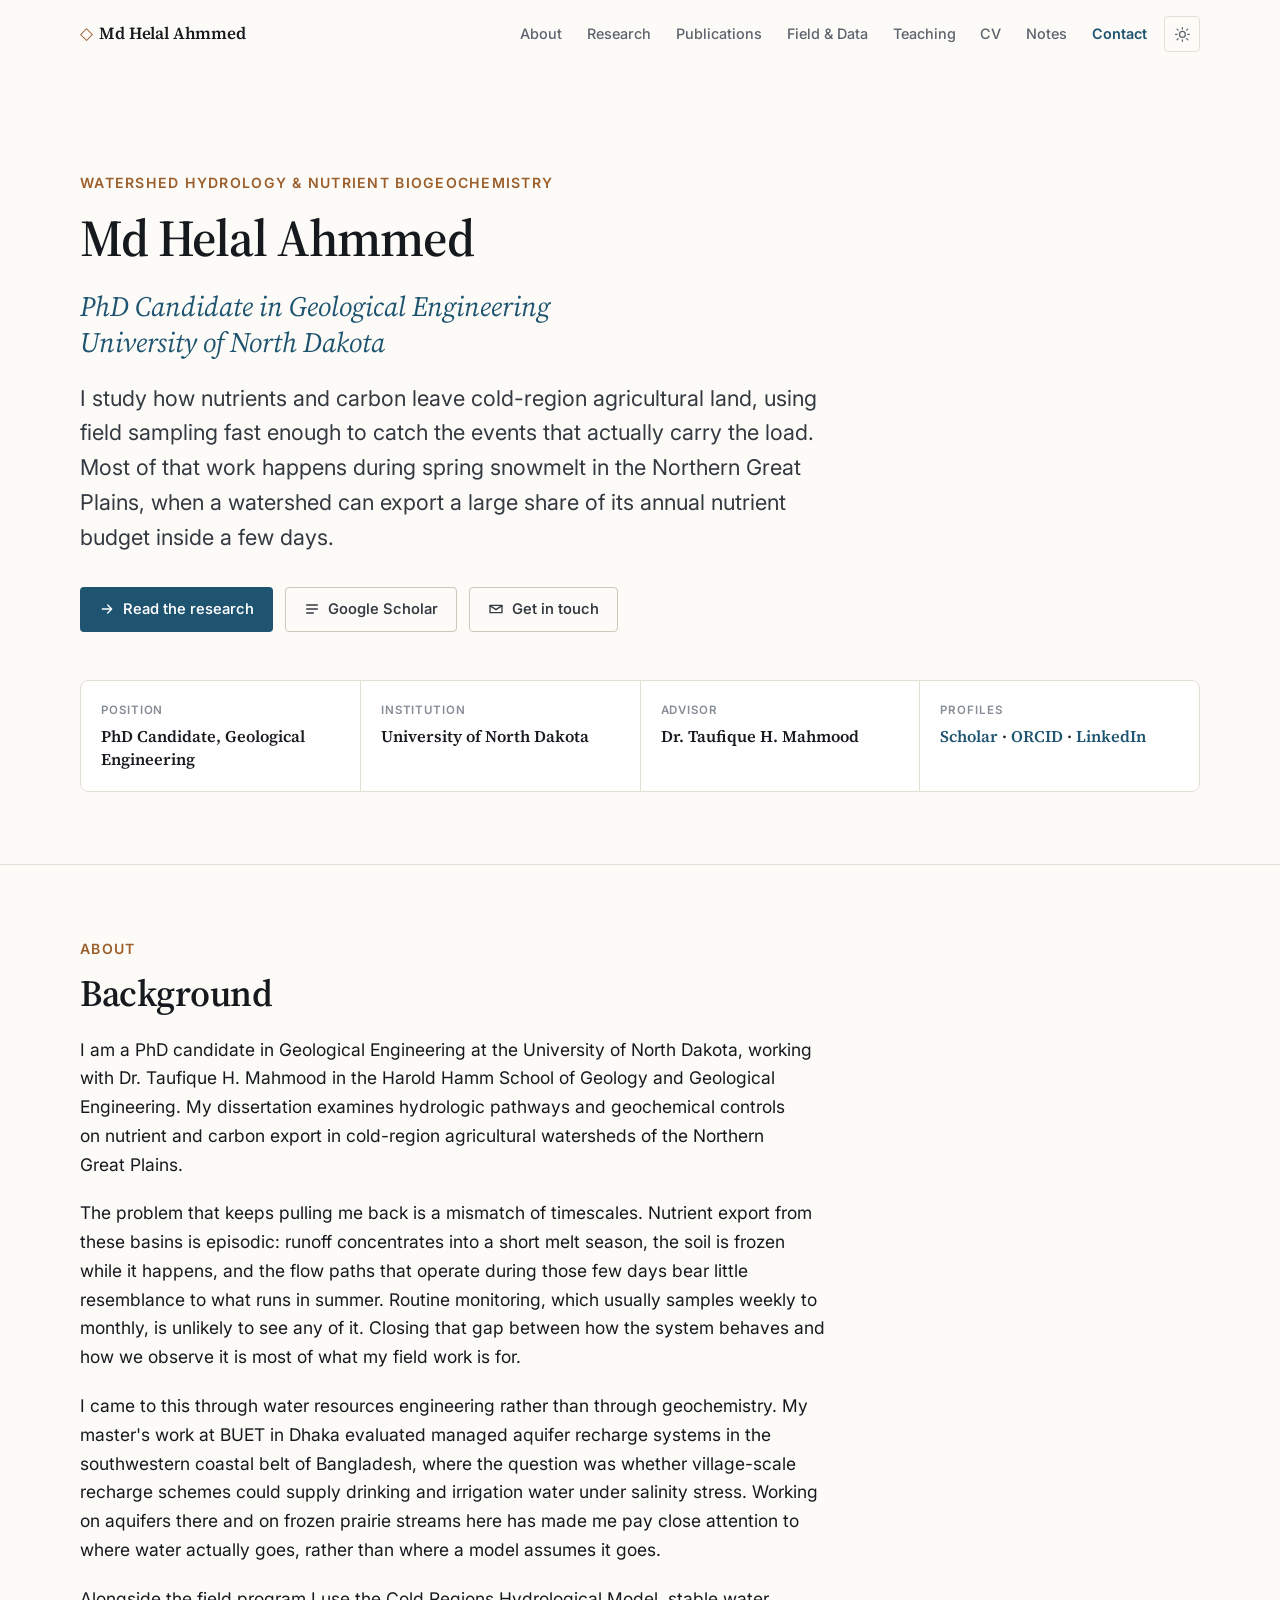
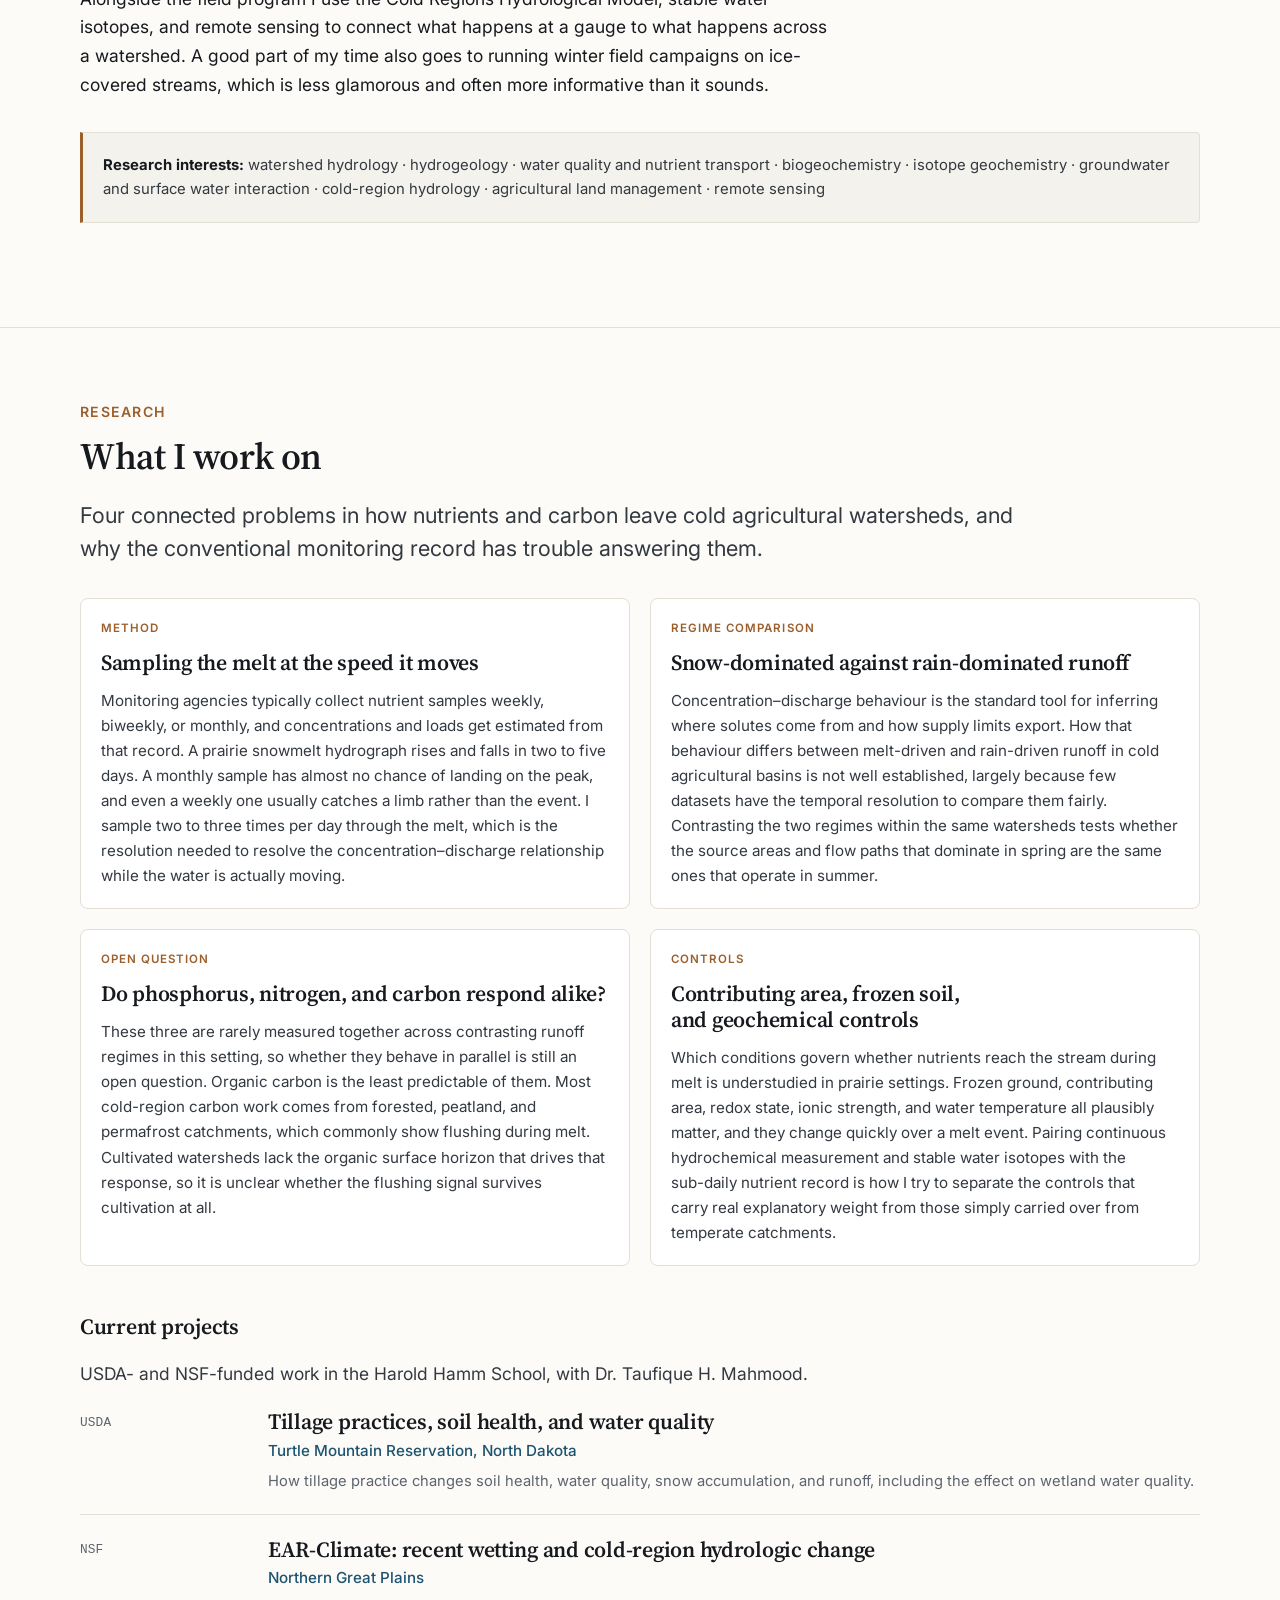
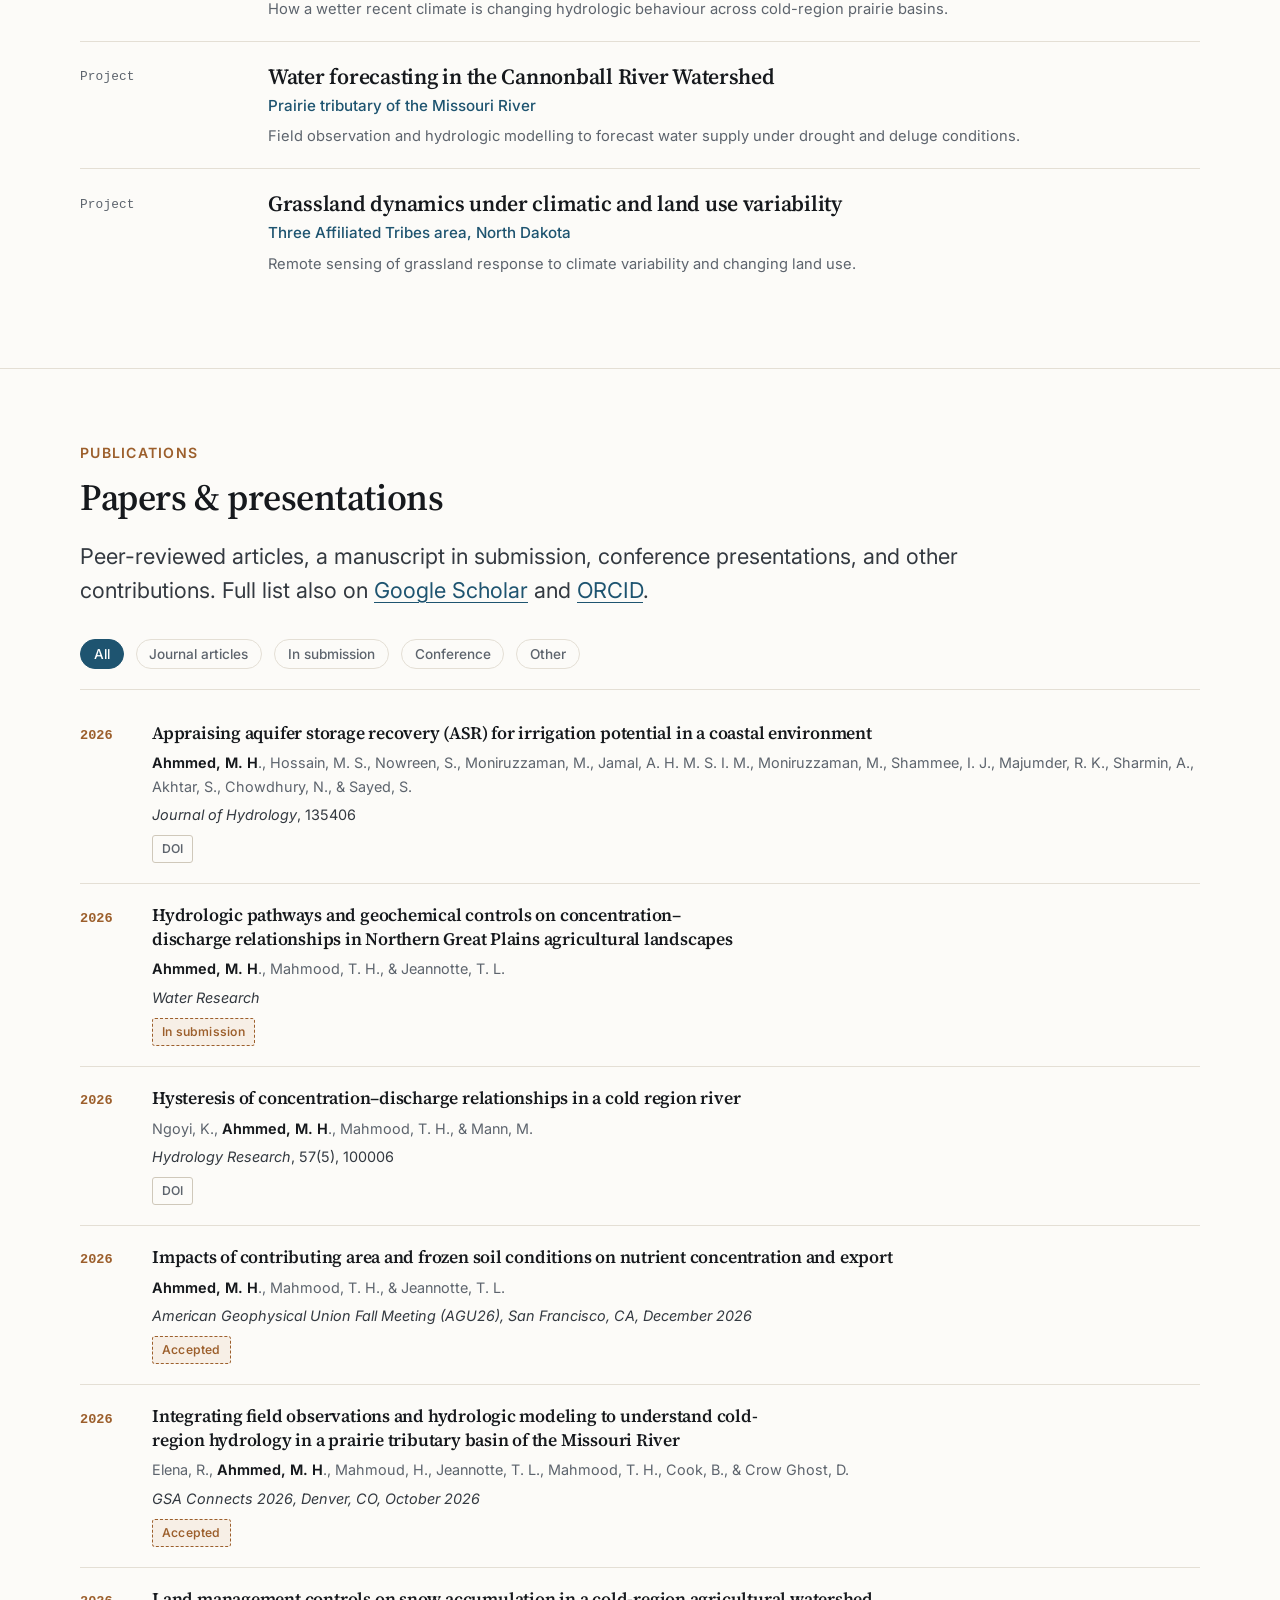
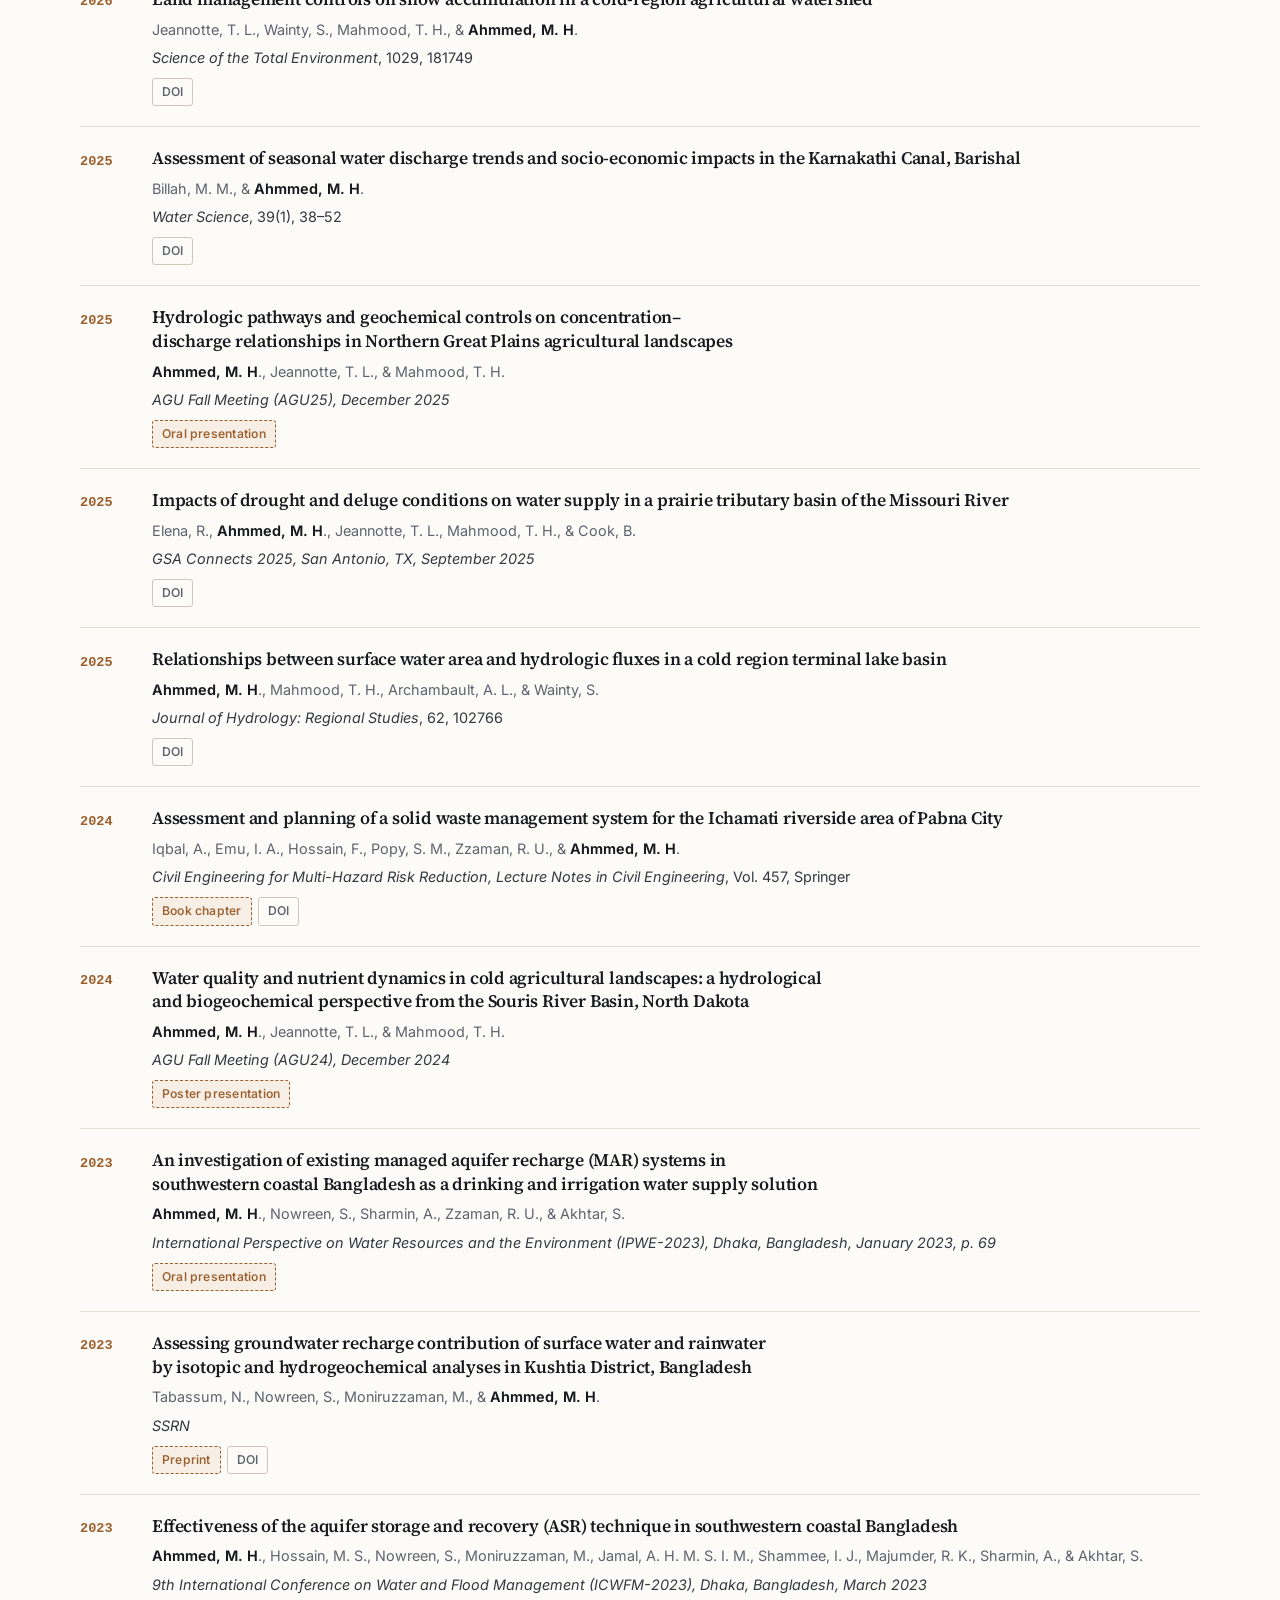
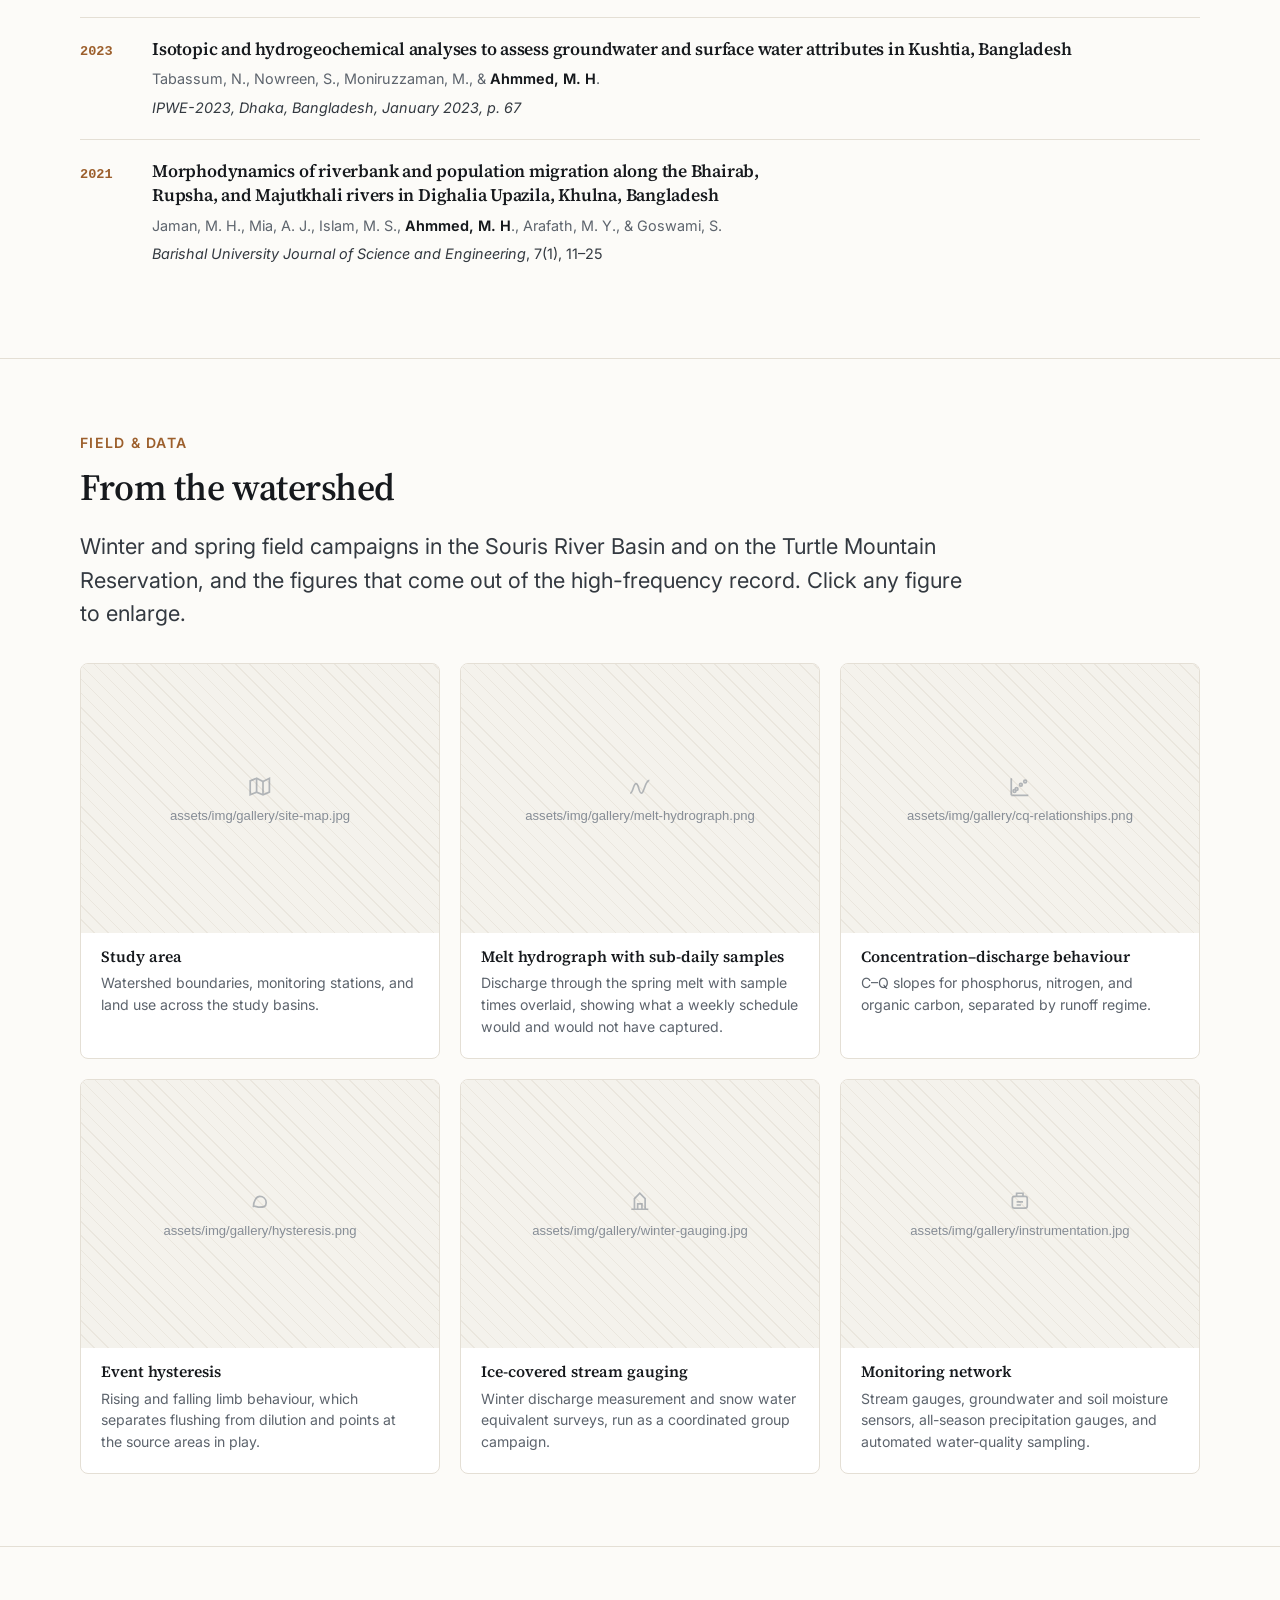
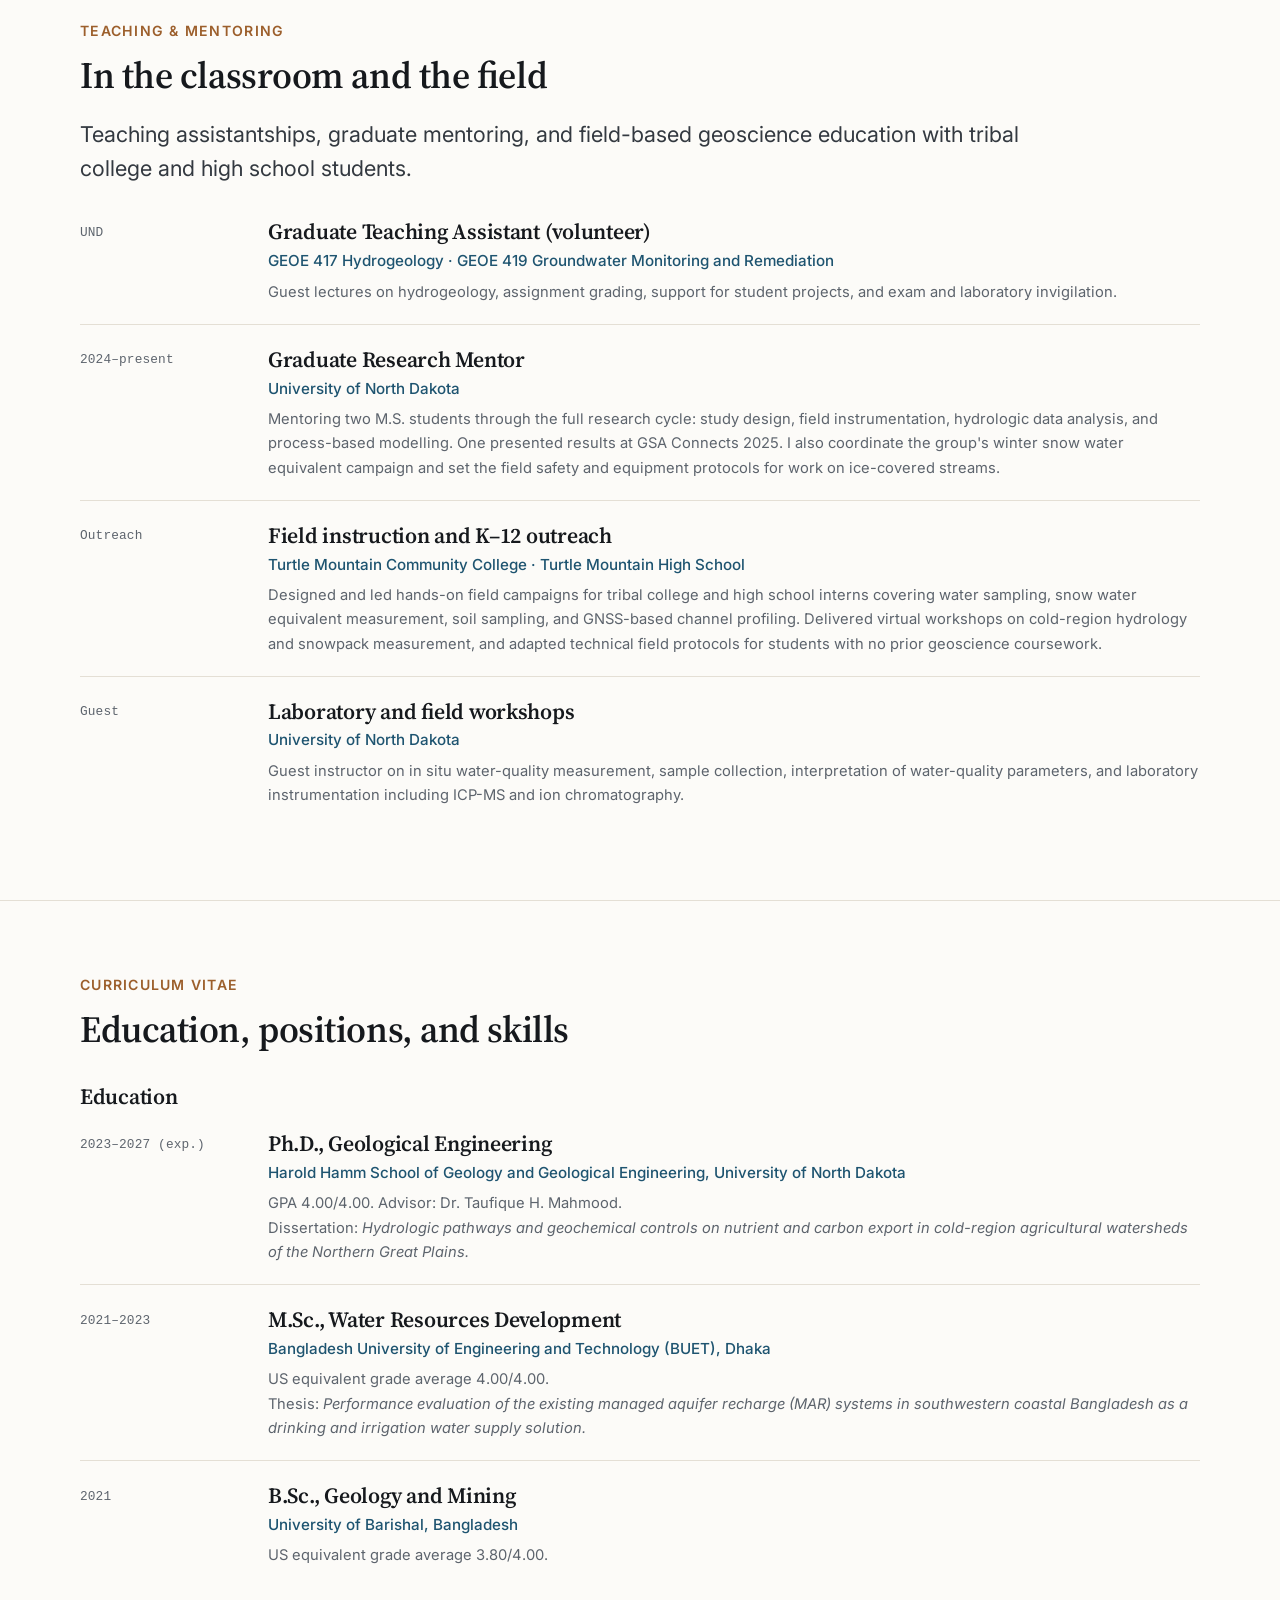
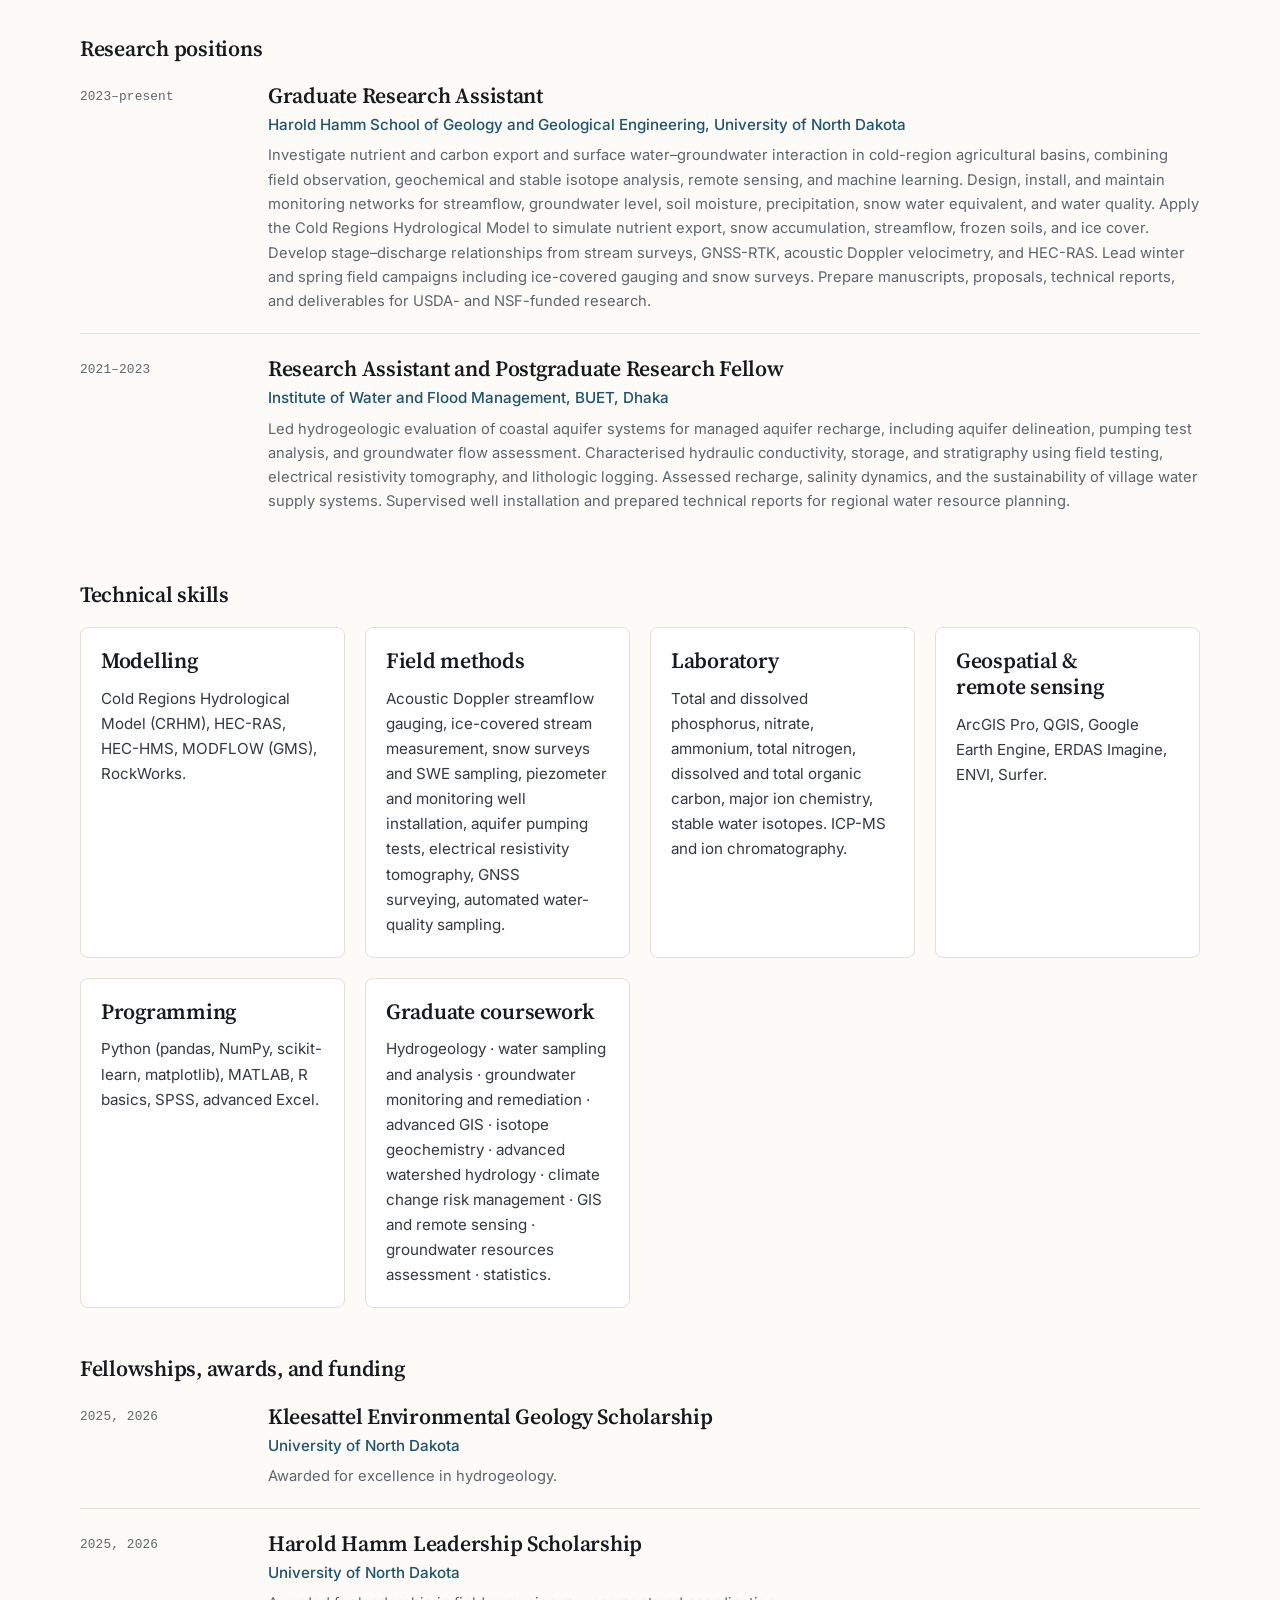
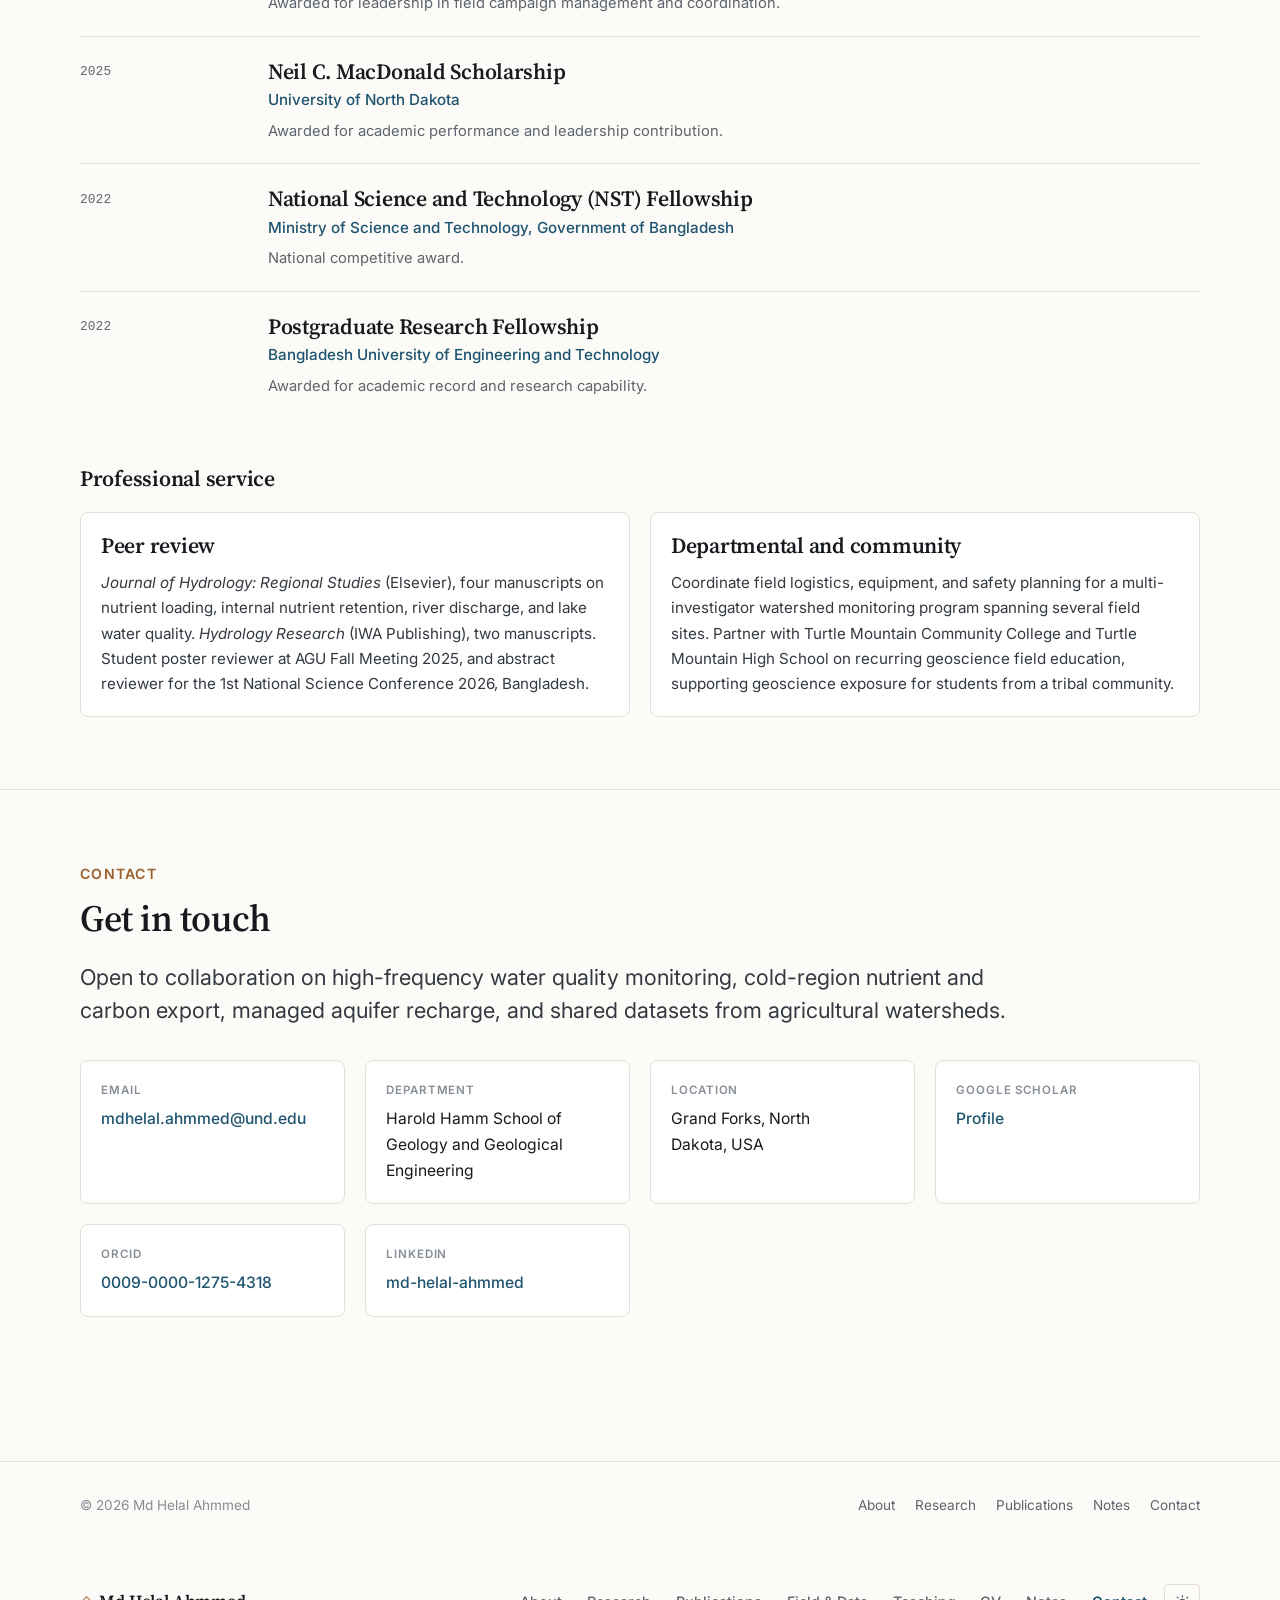
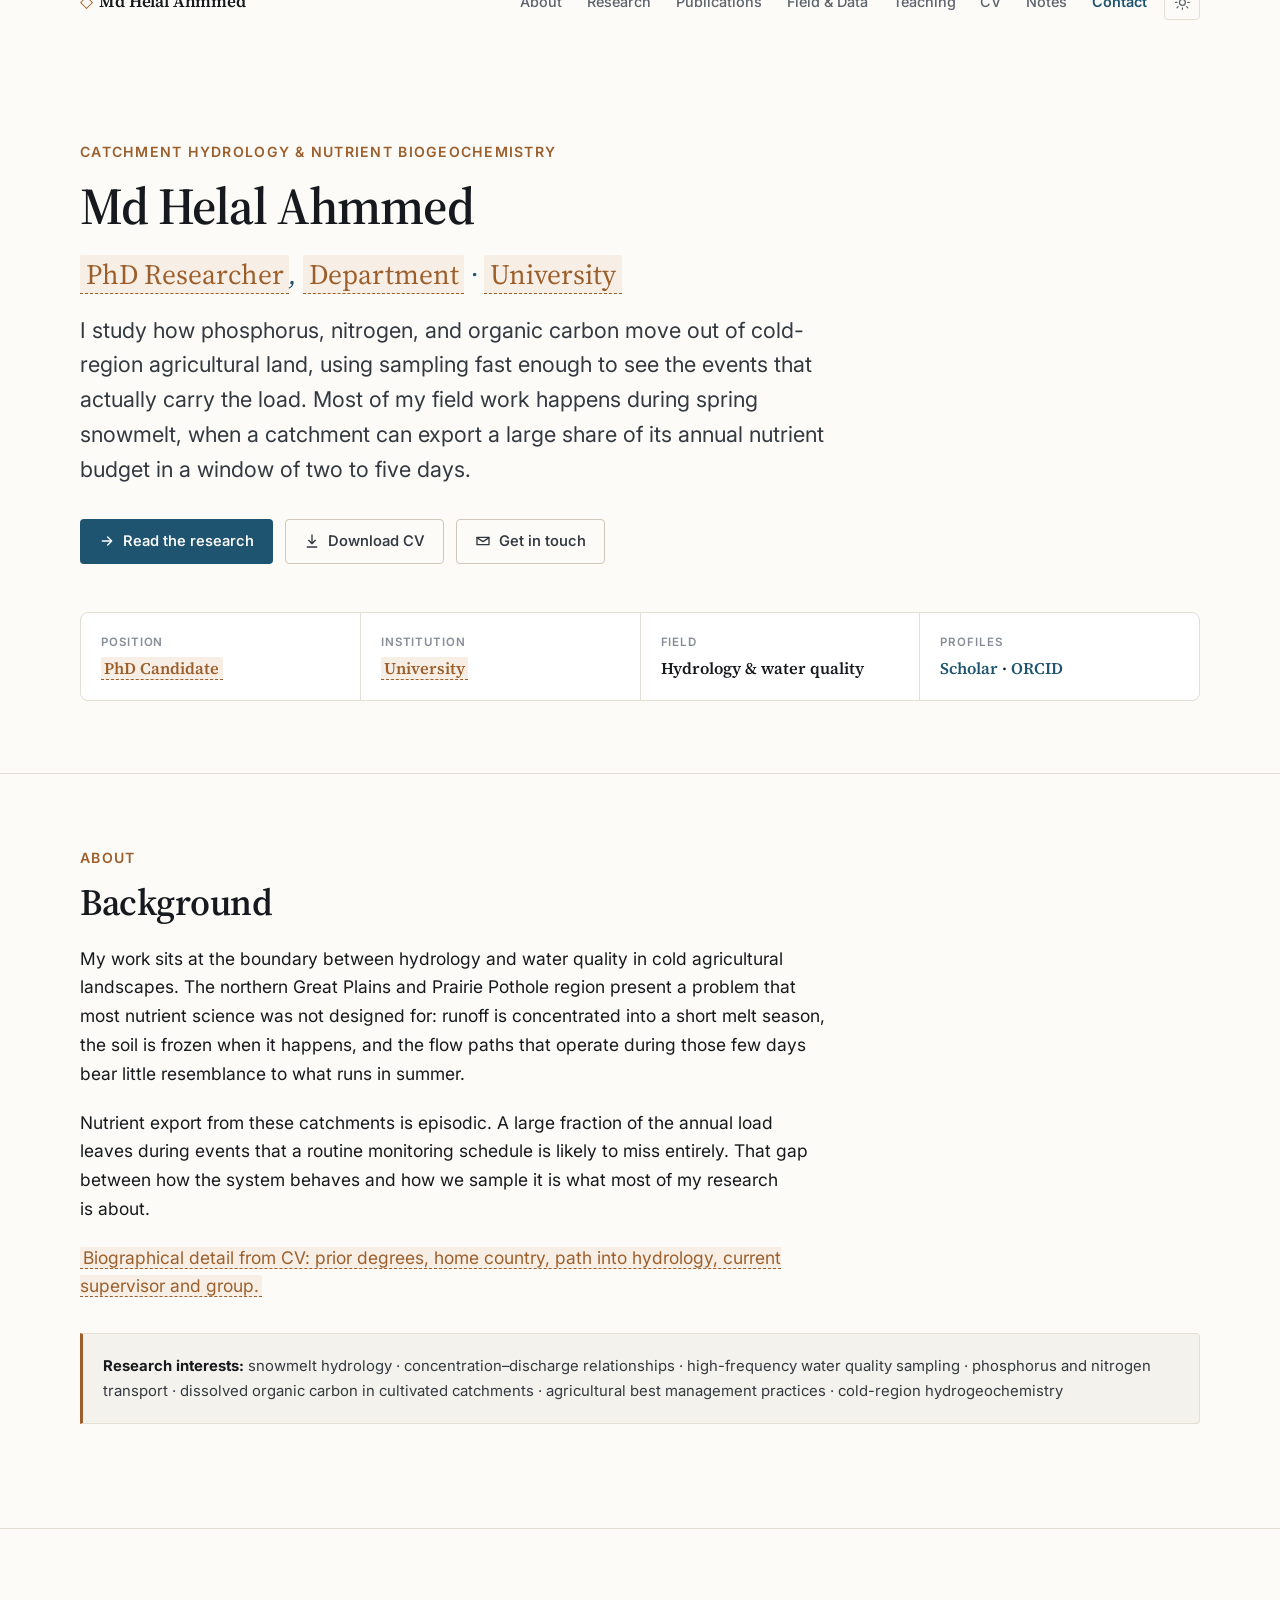
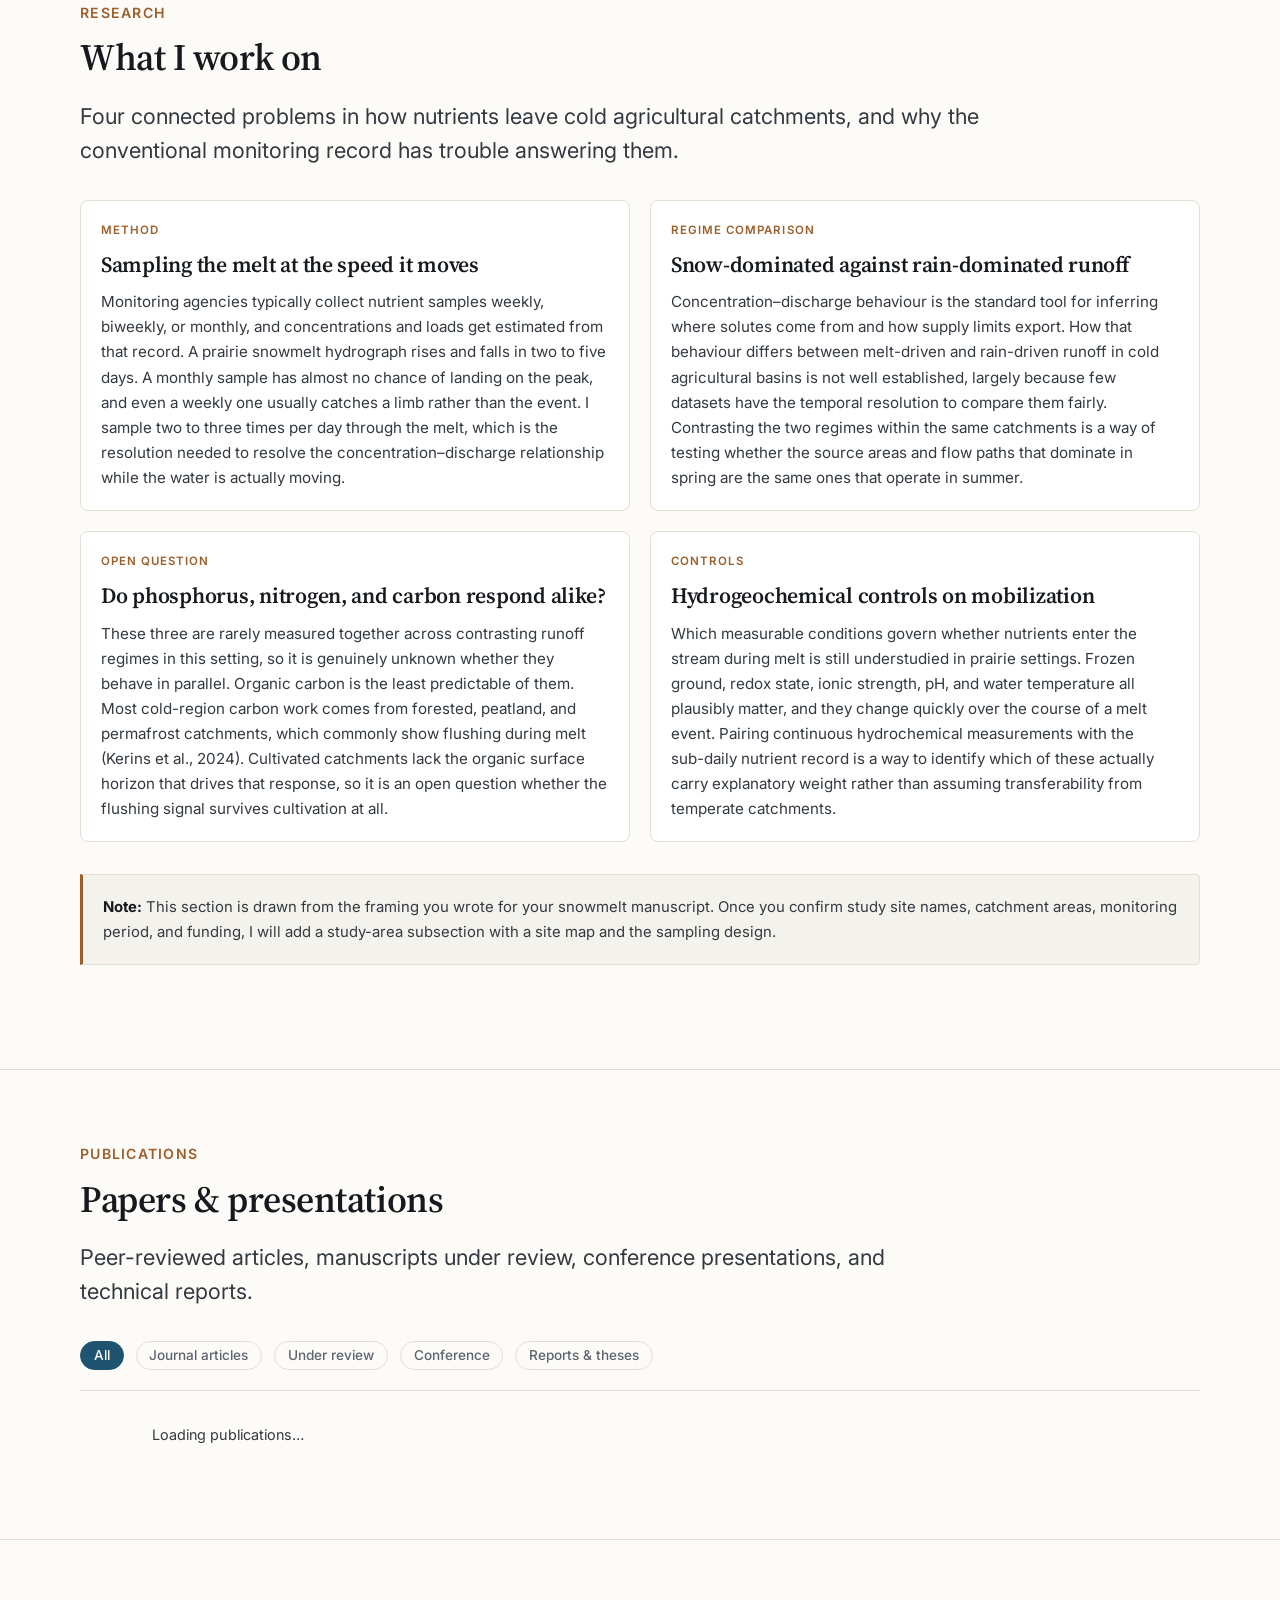
==== commit d2ba77c7: "Update print statement from 'Hello' to 'Goodbye'" ====
--- a/index.html
+++ b/index.html
@@ -1,3 +1,734 @@
+<!DOCTYPE html>
+<html lang="en">
+<head>
+<meta charset="utf-8">
+<meta name="viewport" content="width=device-width, initial-scale=1">
+<title>Md Helal Ahmmed — Watershed Hydrology &amp; Nutrient Biogeochemistry</title>
+<meta name="description" content="Md Helal Ahmmed, PhD candidate in Geological Engineering at the University of North Dakota. Nutrient and carbon export, concentration–discharge relationships, and snowmelt hydrology in cold-region agricultural watersheds of the Northern Great Plains.">
+<meta name="author" content="Md Helal Ahmmed">
+
+<meta property="og:type" content="website">
+<meta property="og:title" content="Md Helal Ahmmed — Watershed Hydrology &amp; Nutrient Biogeochemistry">
+<meta property="og:description" content="Nutrient and carbon export, concentration–discharge relationships, and snowmelt hydrology in cold-region agricultural watersheds of the Northern Great Plains.">
+<meta property="og:url" content="https://mdhelal-ahmmed.github.io/">
+<meta name="twitter:card" content="summary">
+
+<link rel="preconnect" href="https://fonts.googleapis.com">
+<link rel="preconnect" href="https://fonts.gstatic.com" crossorigin>
+<link href="https://fonts.googleapis.com/css2?family=Inter:wght@400;500;600;700&family=Source+Serif+4:ital,opsz,wght@0,8..60,400;0,8..60,600;0,8..60,700;1,8..60,400&display=swap" rel="stylesheet">
+<link rel="stylesheet" href="assets/css/style.css">
+<link rel="icon" href="data:image/svg+xml,<svg xmlns='http://www.w3.org/2000/svg' viewBox='0 0 100 100'><text y='.9em' font-size='90'>💧</text></svg>">
+</head>
+<body>
+
+<a class="skip-link" href="#main">Skip to content</a>
+
+<header class="site-header">
+  <div class="wrap site-header__inner">
+    <a class="brand" href="index.html"><span class="brand__mark">◇</span>Md Helal Ahmmed</a>
+
+    <nav class="nav" aria-label="Primary">
+      <ul class="nav__list" id="primary-nav">
+        <li><a class="nav__link" href="#about">About</a></li>
+        <li><a class="nav__link" href="#research">Research</a></li>
+        <li><a class="nav__link" href="#publications">Publications</a></li>
+        <li><a class="nav__link" href="#gallery">Field &amp; Data</a></li>
+        <li><a class="nav__link" href="#teaching">Teaching</a></li>
+        <li><a class="nav__link" href="#cv">CV</a></li>
+        <li><a class="nav__link" href="notes.html">Notes</a></li>
+        <li><a class="nav__link" href="#contact">Contact</a></li>
+      </ul>
+
+      <button class="icon-btn" type="button" data-theme-toggle aria-label="Switch theme" aria-pressed="false">
+        <svg viewBox="0 0 24 24" fill="none" stroke="currentColor" stroke-width="1.8" stroke-linecap="round" aria-hidden="true">
+          <circle cx="12" cy="12" r="4.2"></circle>
+          <path d="M12 2.2v2.1M12 19.7v2.1M4.4 4.4l1.5 1.5M18.1 18.1l1.5 1.5M2.2 12h2.1M19.7 12h2.1M4.4 19.6l1.5-1.5M18.1 5.9l1.5-1.5"></path>
+        </svg>
+      </button>
+
+      <button class="icon-btn nav-toggle" type="button" data-nav-toggle aria-expanded="false" aria-controls="primary-nav" aria-label="Menu">
+        <svg viewBox="0 0 24 24" fill="none" stroke="currentColor" stroke-width="1.9" stroke-linecap="round" aria-hidden="true">
+          <path d="M4 7h16M4 12h16M4 17h16"></path>
+        </svg>
+      </button>
+    </nav>
+  </div>
+</header>
+
+<main id="main">
+
+  <!-- ================= HERO ================= -->
+  <section class="hero">
+    <div class="wrap">
+      <div class="hero__grid">
+        <div>
+          <p class="hero__eyebrow">Watershed hydrology &amp; nutrient biogeochemistry</p>
+          <h1 class="hero__title">Md Helal Ahmmed</h1>
+          <p class="hero__role">PhD Candidate in Geological Engineering<br>University of North Dakota</p>
+
+          <p class="hero__lede">
+            I study how nutrients and carbon leave cold-region agricultural land, using field
+            sampling fast enough to catch the events that actually carry the load. Most of that work
+            happens during spring snowmelt in the Northern Great Plains, when a watershed can export
+            a large share of its annual nutrient budget inside a few days.
+          </p>
+
+          <div class="hero__actions">
+            <a class="btn btn--primary" href="#research">
+              <svg viewBox="0 0 24 24" fill="none" stroke="currentColor" stroke-width="2" stroke-linecap="round" stroke-linejoin="round" aria-hidden="true"><path d="M5 12h14M13 6l6 6-6 6"></path></svg>
+              Read the research
+            </a>
+            <a class="btn btn--ghost" href="https://scholar.google.com/citations?hl=en&amp;user=qe22BdUAAAAJ" target="_blank" rel="noopener">
+              <svg viewBox="0 0 24 24" fill="none" stroke="currentColor" stroke-width="2" stroke-linecap="round" stroke-linejoin="round" aria-hidden="true"><path d="M4 6h16M4 12h16M4 18h10"></path></svg>
+              Google Scholar
+            </a>
+            <a class="btn btn--ghost" href="#contact">
+              <svg viewBox="0 0 24 24" fill="none" stroke="currentColor" stroke-width="2" stroke-linecap="round" stroke-linejoin="round" aria-hidden="true"><path d="M3 6.5h18v11H3z"></path><path d="m3 7 9 6 9-6"></path></svg>
+              Get in touch
+            </a>
+          </div>
+        </div>
+
+        <img class="hero__portrait" src="assets/img/portrait.jpg" alt="Portrait of Md Helal Ahmmed"
+             onerror="this.style.display='none'">
+      </div>
+
+      <div class="facts">
+        <div class="fact">
+          <p class="fact__k">Position</p>
+          <p class="fact__v">PhD Candidate, Geological Engineering</p>
+        </div>
+        <div class="fact">
+          <p class="fact__k">Institution</p>
+          <p class="fact__v">University of North Dakota</p>
+        </div>
+        <div class="fact">
+          <p class="fact__k">Advisor</p>
+          <p class="fact__v">Dr. Taufique H. Mahmood</p>
+        </div>
+        <div class="fact">
+          <p class="fact__k">Profiles</p>
+          <p class="fact__v">
+            <a href="https://scholar.google.com/citations?hl=en&amp;user=qe22BdUAAAAJ" target="_blank" rel="noopener">Scholar</a> ·
+            <a href="https://orcid.org/0009-0000-1275-4318" target="_blank" rel="noopener">ORCID</a> ·
+            <a href="http://www.linkedin.com/in/md-helal-ahmmed-334b74137" target="_blank" rel="noopener">LinkedIn</a>
+          </p>
+        </div>
+      </div>
+    </div>
+  </section>
+
+  <!-- ================= ABOUT ================= -->
+  <section class="section" id="about">
+    <div class="wrap">
+      <p class="section__label">About</p>
+      <h2>Background</h2>
+
+      <div class="prose">
+        <p>
+          I am a PhD candidate in Geological Engineering at the University of North Dakota, working
+          with Dr. Taufique H. Mahmood in the Harold Hamm School of Geology and Geological
+          Engineering. My dissertation examines hydrologic pathways and geochemical controls on
+          nutrient and carbon export in cold-region agricultural watersheds of the Northern Great
+          Plains.
+        </p>
+        <p>
+          The problem that keeps pulling me back is a mismatch of timescales. Nutrient export from
+          these basins is episodic: runoff concentrates into a short melt season, the soil is frozen
+          while it happens, and the flow paths that operate during those few days bear little
+          resemblance to what runs in summer. Routine monitoring, which usually samples weekly to
+          monthly, is unlikely to see any of it. Closing that gap between how the system behaves and
+          how we observe it is most of what my field work is for.
+        </p>
+        <p>
+          I came to this through water resources engineering rather than through geochemistry. My
+          master's work at BUET in Dhaka evaluated managed aquifer recharge systems in the
+          southwestern coastal belt of Bangladesh, where the question was whether village-scale
+          recharge schemes could supply drinking and irrigation water under salinity stress. Working
+          on aquifers there and on frozen prairie streams here has made me pay close attention to
+          where water actually goes, rather than where a model assumes it goes.
+        </p>
+        <p>
+          Alongside the field program I use the Cold Regions Hydrological Model, stable water
+          isotopes, and remote sensing to connect what happens at a gauge to what happens across a
+          watershed. A good part of my time also goes to running winter field campaigns on
+          ice-covered streams, which is less glamorous and often more informative than it sounds.
+        </p>
+      </div>
+
+      <div class="callout">
+        <strong>Research interests:</strong>
+        watershed hydrology · hydrogeology · water quality and nutrient transport · biogeochemistry ·
+        isotope geochemistry · groundwater and surface water interaction · cold-region hydrology ·
+        agricultural land management · remote sensing
+      </div>
+    </div>
+  </section>
+
+  <!-- ================= RESEARCH ================= -->
+  <section class="section" id="research">
+    <div class="wrap">
+      <p class="section__label">Research</p>
+      <h2>What I work on</h2>
+      <p class="section__intro">
+        Four connected problems in how nutrients and carbon leave cold agricultural watersheds, and
+        why the conventional monitoring record has trouble answering them.
+      </p>
+
+      <div class="grid grid--2">
+
+        <article class="card">
+          <p class="card__kind">Method</p>
+          <h3 class="card__title">Sampling the melt at the speed it moves</h3>
+          <p class="card__body">
+            Monitoring agencies typically collect nutrient samples weekly, biweekly, or monthly, and
+            concentrations and loads get estimated from that record. A prairie snowmelt hydrograph
+            rises and falls in two to five days. A monthly sample has almost no chance of landing on
+            the peak, and even a weekly one usually catches a limb rather than the event. I sample
+            two to three times per day through the melt, which is the resolution needed to resolve
+            the concentration–discharge relationship while the water is actually moving.
+          </p>
+        </article>
+
+        <article class="card">
+          <p class="card__kind">Regime comparison</p>
+          <h3 class="card__title">Snow-dominated against rain-dominated runoff</h3>
+          <p class="card__body">
+            Concentration–discharge behaviour is the standard tool for inferring where solutes come
+            from and how supply limits export. How that behaviour differs between melt-driven and
+            rain-driven runoff in cold agricultural basins is not well established, largely because
+            few datasets have the temporal resolution to compare them fairly. Contrasting the two
+            regimes within the same watersheds tests whether the source areas and flow paths that
+            dominate in spring are the same ones that operate in summer.
+          </p>
+        </article>
+
+        <article class="card">
+          <p class="card__kind">Open question</p>
+          <h3 class="card__title">Do phosphorus, nitrogen, and carbon respond alike?</h3>
+          <p class="card__body">
+            These three are rarely measured together across contrasting runoff regimes in this
+            setting, so whether they behave in parallel is still an open question. Organic carbon is
+            the least predictable of them. Most cold-region carbon work comes from forested,
+            peatland, and permafrost catchments, which commonly show flushing during melt. Cultivated
+            watersheds lack the organic surface horizon that drives that response, so it is unclear
+            whether the flushing signal survives cultivation at all.
+          </p>
+        </article>
+
+        <article class="card">
+          <p class="card__kind">Controls</p>
+          <h3 class="card__title">Contributing area, frozen soil, and geochemical controls</h3>
+          <p class="card__body">
+            Which conditions govern whether nutrients reach the stream during melt is understudied in
+            prairie settings. Frozen ground, contributing area, redox state, ionic strength, and
+            water temperature all plausibly matter, and they change quickly over a melt event.
+            Pairing continuous hydrochemical measurement and stable water isotopes with the sub-daily
+            nutrient record is how I try to separate the controls that carry real explanatory weight
+            from those simply carried over from temperate catchments.
+          </p>
+        </article>
+
+      </div>
+
+      <h3 class="u-mt-5 u-mb-3">Current projects</h3>
+      <p class="section__intro" style="font-size: var(--step-0); margin-bottom: var(--space-3);">
+        USDA- and NSF-funded work in the Harold Hamm School, with Dr. Taufique H. Mahmood.
+      </p>
+      <ul class="timeline">
+        <li class="timeline__item">
+          <div class="timeline__when">USDA</div>
+          <div class="timeline__what">
+            <h3 class="timeline__role">Tillage practices, soil health, and water quality</h3>
+            <p class="timeline__org">Turtle Mountain Reservation, North Dakota</p>
+            <p class="timeline__detail">
+              How tillage practice changes soil health, water quality, snow accumulation, and runoff,
+              including the effect on wetland water quality.
+            </p>
+          </div>
+        </li>
+        <li class="timeline__item">
+          <div class="timeline__when">NSF</div>
+          <div class="timeline__what">
+            <h3 class="timeline__role">EAR-Climate: recent wetting and cold-region hydrologic change</h3>
+            <p class="timeline__org">Northern Great Plains</p>
+            <p class="timeline__detail">
+              How a wetter recent climate is changing hydrologic behaviour across cold-region prairie
+              basins.
+            </p>
+          </div>
+        </li>
+        <li class="timeline__item">
+          <div class="timeline__when">Project</div>
+          <div class="timeline__what">
+            <h3 class="timeline__role">Water forecasting in the Cannonball River Watershed</h3>
+            <p class="timeline__org">Prairie tributary of the Missouri River</p>
+            <p class="timeline__detail">
+              Field observation and hydrologic modelling to forecast water supply under drought and
+              deluge conditions.
+            </p>
+          </div>
+        </li>
+        <li class="timeline__item">
+          <div class="timeline__when">Project</div>
+          <div class="timeline__what">
+            <h3 class="timeline__role">Grassland dynamics under climatic and land use variability</h3>
+            <p class="timeline__org">Three Affiliated Tribes area, North Dakota</p>
+            <p class="timeline__detail">
+              Remote sensing of grassland response to climate variability and changing land use.
+            </p>
+          </div>
+        </li>
+      </ul>
+    </div>
+  </section>
+
+  <!-- ================= PUBLICATIONS ================= -->
+  <section class="section" id="publications">
+    <div class="wrap">
+      <p class="section__label">Publications</p>
+      <h2>Papers &amp; presentations</h2>
+      <p class="section__intro">
+        Peer-reviewed articles, a manuscript in submission, conference presentations, and other
+        contributions. Full list also on
+        <a href="https://scholar.google.com/citations?hl=en&amp;user=qe22BdUAAAAJ" target="_blank" rel="noopener">Google Scholar</a>
+        and <a href="https://orcid.org/0009-0000-1275-4318" target="_blank" rel="noopener">ORCID</a>.
+      </p>
+
+      <div class="pub-controls" id="pub-filters" role="group" aria-label="Filter publications">
+        <button class="chip is-active" type="button" data-filter="all" aria-pressed="true">All</button>
+        <button class="chip" type="button" data-filter="journal" aria-pressed="false">Journal articles</button>
+        <button class="chip" type="button" data-filter="review" aria-pressed="false">In submission</button>
+        <button class="chip" type="button" data-filter="conference" aria-pressed="false">Conference</button>
+        <button class="chip" type="button" data-filter="other" aria-pressed="false">Other</button>
+      </div>
+
+      <ul class="pub-list" id="pub-list">
+        <li class="pub">
+          <div class="pub__year"></div>
+          <div class="pub__what"><p class="pub__venue">Loading publications…</p></div>
+        </li>
+      </ul>
+    </div>
+  </section>
+
+  <!-- ================= GALLERY ================= -->
+  <section class="section" id="gallery">
+    <div class="wrap">
+      <p class="section__label">Field &amp; Data</p>
+      <h2>From the watershed</h2>
+      <p class="section__intro">
+        Winter and spring field campaigns in the Souris River Basin and on the Turtle Mountain
+        Reservation, and the figures that come out of the high-frequency record. Click any figure to
+        enlarge.
+      </p>
+
+      <div class="gallery">
+
+        <figure class="figure">
+          <button class="figure__media" type="button" aria-label="Enlarge: study area map">
+            <div class="figure__ph">
+              <svg viewBox="0 0 24 24" fill="none" stroke="currentColor" stroke-width="1.6" aria-hidden="true"><path d="M9 4 3 6.5v13L9 17l6 2.5 6-2.5v-13L15 7 9 4Z"></path><path d="M9 4v13M15 7v12.5"></path></svg>
+              <span>assets/img/gallery/site-map.jpg</span>
+            </div>
+          </button>
+          <figcaption>
+            <strong>Study area</strong>
+            Watershed boundaries, monitoring stations, and land use across the study basins.
+          </figcaption>
+        </figure>
+
+        <figure class="figure">
+          <button class="figure__media" type="button" aria-label="Enlarge: snowmelt hydrograph">
+            <div class="figure__ph">
+              <svg viewBox="0 0 24 24" fill="none" stroke="currentColor" stroke-width="1.6" aria-hidden="true"><path d="M3 18c2.5 0 3-9 5.5-9S11 18 13.5 18 17 6 21 6"></path></svg>
+              <span>assets/img/gallery/melt-hydrograph.png</span>
+            </div>
+          </button>
+          <figcaption>
+            <strong>Melt hydrograph with sub-daily samples</strong>
+            Discharge through the spring melt with sample times overlaid, showing what a weekly
+            schedule would and would not have captured.
+          </figcaption>
+        </figure>
+
+        <figure class="figure">
+          <button class="figure__media" type="button" aria-label="Enlarge: concentration-discharge relationships">
+            <div class="figure__ph">
+              <svg viewBox="0 0 24 24" fill="none" stroke="currentColor" stroke-width="1.6" aria-hidden="true"><path d="M4 20V4M4 20h16"></path><circle cx="9" cy="14" r="1.3"></circle><circle cx="13" cy="10" r="1.3"></circle><circle cx="17" cy="7" r="1.3"></circle><circle cx="7" cy="16" r="1.3"></circle></svg>
+              <span>assets/img/gallery/cq-relationships.png</span>
+            </div>
+          </button>
+          <figcaption>
+            <strong>Concentration–discharge behaviour</strong>
+            C–Q slopes for phosphorus, nitrogen, and organic carbon, separated by runoff regime.
+          </figcaption>
+        </figure>
+
+        <figure class="figure">
+          <button class="figure__media" type="button" aria-label="Enlarge: hysteresis loops">
+            <div class="figure__ph">
+              <svg viewBox="0 0 24 24" fill="none" stroke="currentColor" stroke-width="1.6" aria-hidden="true"><path d="M6 17c0-6 3-10 6-10s6 2 6 6-3 4-6 4-6-2-6 0Z"></path></svg>
+              <span>assets/img/gallery/hysteresis.png</span>
+            </div>
+          </button>
+          <figcaption>
+            <strong>Event hysteresis</strong>
+            Rising and falling limb behaviour, which separates flushing from dilution and points at
+            the source areas in play.
+          </figcaption>
+        </figure>
+
+        <figure class="figure">
+          <button class="figure__media" type="button" aria-label="Enlarge: ice-covered stream gauging">
+            <div class="figure__ph">
+              <svg viewBox="0 0 24 24" fill="none" stroke="currentColor" stroke-width="1.6" aria-hidden="true"><path d="M4 19h16M7 19V9l5-5 5 5v10"></path><path d="M10 19v-5h4v5"></path></svg>
+              <span>assets/img/gallery/winter-gauging.jpg</span>
+            </div>
+          </button>
+          <figcaption>
+            <strong>Ice-covered stream gauging</strong>
+            Winter discharge measurement and snow water equivalent surveys, run as a coordinated
+            group campaign.
+          </figcaption>
+        </figure>
+
+        <figure class="figure">
+          <button class="figure__media" type="button" aria-label="Enlarge: monitoring station">
+            <div class="figure__ph">
+              <svg viewBox="0 0 24 24" fill="none" stroke="currentColor" stroke-width="1.6" aria-hidden="true"><rect x="5" y="7" width="14" height="11" rx="2"></rect><path d="M9 7V4h6v3M9 12h6M9 15h4"></path></svg>
+              <span>assets/img/gallery/instrumentation.jpg</span>
+            </div>
+          </button>
+          <figcaption>
+            <strong>Monitoring network</strong>
+            Stream gauges, groundwater and soil moisture sensors, all-season precipitation gauges,
+            and automated water-quality sampling.
+          </figcaption>
+        </figure>
+
+      </div>
+    </div>
+  </section>
+
+  <!-- ================= TEACHING ================= -->
+  <section class="section" id="teaching">
+    <div class="wrap">
+      <p class="section__label">Teaching &amp; Mentoring</p>
+      <h2>In the classroom and the field</h2>
+      <p class="section__intro">
+        Teaching assistantships, graduate mentoring, and field-based geoscience education with tribal
+        college and high school students.
+      </p>
+
+      <ul class="timeline">
+        <li class="timeline__item">
+          <div class="timeline__when">UND</div>
+          <div class="timeline__what">
+            <h3 class="timeline__role">Graduate Teaching Assistant (volunteer)</h3>
+            <p class="timeline__org">GEOE 417 Hydrogeology · GEOE 419 Groundwater Monitoring and Remediation</p>
+            <p class="timeline__detail">
+              Guest lectures on hydrogeology, assignment grading, support for student projects, and
+              exam and laboratory invigilation.
+            </p>
+          </div>
+        </li>
+        <li class="timeline__item">
+          <div class="timeline__when">2024–present</div>
+          <div class="timeline__what">
+            <h3 class="timeline__role">Graduate Research Mentor</h3>
+            <p class="timeline__org">University of North Dakota</p>
+            <p class="timeline__detail">
+              Mentoring two M.S. students through the full research cycle: study design, field
+              instrumentation, hydrologic data analysis, and process-based modelling. One presented
+              results at GSA Connects 2025. I also coordinate the group's winter snow water
+              equivalent campaign and set the field safety and equipment protocols for work on
+              ice-covered streams.
+            </p>
+          </div>
+        </li>
+        <li class="timeline__item">
+          <div class="timeline__when">Outreach</div>
+          <div class="timeline__what">
+            <h3 class="timeline__role">Field instruction and K–12 outreach</h3>
+            <p class="timeline__org">Turtle Mountain Community College · Turtle Mountain High School</p>
+            <p class="timeline__detail">
+              Designed and led hands-on field campaigns for tribal college and high school interns
+              covering water sampling, snow water equivalent measurement, soil sampling, and
+              GNSS-based channel profiling. Delivered virtual workshops on cold-region hydrology and
+              snowpack measurement, and adapted technical field protocols for students with no prior
+              geoscience coursework.
+            </p>
+          </div>
+        </li>
+        <li class="timeline__item">
+          <div class="timeline__when">Guest</div>
+          <div class="timeline__what">
+            <h3 class="timeline__role">Laboratory and field workshops</h3>
+            <p class="timeline__org">University of North Dakota</p>
+            <p class="timeline__detail">
+              Guest instructor on in situ water-quality measurement, sample collection, interpretation
+              of water-quality parameters, and laboratory instrumentation including ICP-MS and ion
+              chromatography.
+            </p>
+          </div>
+        </li>
+      </ul>
+    </div>
+  </section>
+
+  <!-- ================= CV ================= -->
+  <section class="section" id="cv">
+    <div class="wrap">
+      <p class="section__label">Curriculum Vitae</p>
+      <h2>Education, positions, and skills</h2>
+
+      <h3 class="u-mt-4 u-mb-3">Education</h3>
+      <ul class="timeline">
+        <li class="timeline__item">
+          <div class="timeline__when">2023–2027 (exp.)</div>
+          <div class="timeline__what">
+            <h3 class="timeline__role">Ph.D., Geological Engineering</h3>
+            <p class="timeline__org">Harold Hamm School of Geology and Geological Engineering, University of North Dakota</p>
+            <p class="timeline__detail">
+              GPA 4.00/4.00. Advisor: Dr. Taufique H. Mahmood.<br>
+              Dissertation: <em>Hydrologic pathways and geochemical controls on nutrient and carbon
+              export in cold-region agricultural watersheds of the Northern Great Plains.</em>
+            </p>
+          </div>
+        </li>
+        <li class="timeline__item">
+          <div class="timeline__when">2021–2023</div>
+          <div class="timeline__what">
+            <h3 class="timeline__role">M.Sc., Water Resources Development</h3>
+            <p class="timeline__org">Bangladesh University of Engineering and Technology (BUET), Dhaka</p>
+            <p class="timeline__detail">
+              US equivalent grade average 4.00/4.00.<br>
+              Thesis: <em>Performance evaluation of the existing managed aquifer recharge (MAR)
+              systems in southwestern coastal Bangladesh as a drinking and irrigation water supply
+              solution.</em>
+            </p>
+          </div>
+        </li>
+        <li class="timeline__item">
+          <div class="timeline__when">2021</div>
+          <div class="timeline__what">
+            <h3 class="timeline__role">B.Sc., Geology and Mining</h3>
+            <p class="timeline__org">University of Barishal, Bangladesh</p>
+            <p class="timeline__detail">US equivalent grade average 3.80/4.00.</p>
+          </div>
+        </li>
+      </ul>
+
+      <h3 class="u-mt-5 u-mb-3">Research positions</h3>
+      <ul class="timeline">
+        <li class="timeline__item">
+          <div class="timeline__when">2023–present</div>
+          <div class="timeline__what">
+            <h3 class="timeline__role">Graduate Research Assistant</h3>
+            <p class="timeline__org">Harold Hamm School of Geology and Geological Engineering, University of North Dakota</p>
+            <p class="timeline__detail">
+              Investigate nutrient and carbon export and surface water–groundwater interaction in
+              cold-region agricultural basins, combining field observation, geochemical and stable
+              isotope analysis, remote sensing, and machine learning. Design, install, and maintain
+              monitoring networks for streamflow, groundwater level, soil moisture, precipitation,
+              snow water equivalent, and water quality. Apply the Cold Regions Hydrological Model to
+              simulate nutrient export, snow accumulation, streamflow, frozen soils, and ice cover.
+              Develop stage–discharge relationships from stream surveys, GNSS-RTK, acoustic Doppler
+              velocimetry, and HEC-RAS. Lead winter and spring field campaigns including ice-covered
+              gauging and snow surveys. Prepare manuscripts, proposals, technical reports, and
+              deliverables for USDA- and NSF-funded research.
+            </p>
+          </div>
+        </li>
+        <li class="timeline__item">
+          <div class="timeline__when">2021–2023</div>
+          <div class="timeline__what">
+            <h3 class="timeline__role">Research Assistant and Postgraduate Research Fellow</h3>
+            <p class="timeline__org">Institute of Water and Flood Management, BUET, Dhaka</p>
+            <p class="timeline__detail">
+              Led hydrogeologic evaluation of coastal aquifer systems for managed aquifer recharge,
+              including aquifer delineation, pumping test analysis, and groundwater flow assessment.
+              Characterised hydraulic conductivity, storage, and stratigraphy using field testing,
+              electrical resistivity tomography, and lithologic logging. Assessed recharge, salinity
+              dynamics, and the sustainability of village water supply systems. Supervised well
+              installation and prepared technical reports for regional water resource planning.
+            </p>
+          </div>
+        </li>
+      </ul>
+
+      <h3 class="u-mt-5 u-mb-3">Technical skills</h3>
+      <div class="grid grid--3">
+        <div class="card">
+          <h4 class="card__title">Modelling</h4>
+          <p class="card__body">
+            Cold Regions Hydrological Model (CRHM), HEC-RAS, HEC-HMS, MODFLOW (GMS), RockWorks.
+          </p>
+        </div>
+        <div class="card">
+          <h4 class="card__title">Field methods</h4>
+          <p class="card__body">
+            Acoustic Doppler streamflow gauging, ice-covered stream measurement, snow surveys and SWE
+            sampling, piezometer and monitoring well installation, aquifer pumping tests, electrical
+            resistivity tomography, GNSS surveying, automated water-quality sampling.
+          </p>
+        </div>
+        <div class="card">
+          <h4 class="card__title">Laboratory</h4>
+          <p class="card__body">
+            Total and dissolved phosphorus, nitrate, ammonium, total nitrogen, dissolved and total
+            organic carbon, major ion chemistry, stable water isotopes. ICP-MS and ion chromatography.
+          </p>
+        </div>
+        <div class="card">
+          <h4 class="card__title">Geospatial &amp; remote sensing</h4>
+          <p class="card__body">
+            ArcGIS Pro, QGIS, Google Earth Engine, ERDAS Imagine, ENVI, Surfer.
+          </p>
+        </div>
+        <div class="card">
+          <h4 class="card__title">Programming</h4>
+          <p class="card__body">
+            Python (pandas, NumPy, scikit-learn, matplotlib), MATLAB, R basics, SPSS, advanced Excel.
+          </p>
+        </div>
+        <div class="card">
+          <h4 class="card__title">Graduate coursework</h4>
+          <p class="card__body">
+            Hydrogeology · water sampling and analysis · groundwater monitoring and remediation ·
+            advanced GIS · isotope geochemistry · advanced watershed hydrology · climate change risk
+            management · GIS and remote sensing · groundwater resources assessment · statistics.
+          </p>
+        </div>
+      </div>
+
+      <h3 class="u-mt-5 u-mb-3">Fellowships, awards, and funding</h3>
+      <ul class="timeline">
+        <li class="timeline__item">
+          <div class="timeline__when">2025, 2026</div>
+          <div class="timeline__what">
+            <h3 class="timeline__role">Kleesattel Environmental Geology Scholarship</h3>
+            <p class="timeline__org">University of North Dakota</p>
+            <p class="timeline__detail">Awarded for excellence in hydrogeology.</p>
+          </div>
+        </li>
+        <li class="timeline__item">
+          <div class="timeline__when">2025, 2026</div>
+          <div class="timeline__what">
+            <h3 class="timeline__role">Harold Hamm Leadership Scholarship</h3>
+            <p class="timeline__org">University of North Dakota</p>
+            <p class="timeline__detail">Awarded for leadership in field campaign management and coordination.</p>
+          </div>
+        </li>
+        <li class="timeline__item">
+          <div class="timeline__when">2025</div>
+          <div class="timeline__what">
+            <h3 class="timeline__role">Neil C. MacDonald Scholarship</h3>
+            <p class="timeline__org">University of North Dakota</p>
+            <p class="timeline__detail">Awarded for academic performance and leadership contribution.</p>
+          </div>
+        </li>
+        <li class="timeline__item">
+          <div class="timeline__when">2022</div>
+          <div class="timeline__what">
+            <h3 class="timeline__role">National Science and Technology (NST) Fellowship</h3>
+            <p class="timeline__org">Ministry of Science and Technology, Government of Bangladesh</p>
+            <p class="timeline__detail">National competitive award.</p>
+          </div>
+        </li>
+        <li class="timeline__item">
+          <div class="timeline__when">2022</div>
+          <div class="timeline__what">
+            <h3 class="timeline__role">Postgraduate Research Fellowship</h3>
+            <p class="timeline__org">Bangladesh University of Engineering and Technology</p>
+            <p class="timeline__detail">Awarded for academic record and research capability.</p>
+          </div>
+        </li>
+      </ul>
+
+      <h3 class="u-mt-5 u-mb-3">Professional service</h3>
+      <div class="grid grid--2">
+        <div class="card">
+          <h4 class="card__title">Peer review</h4>
+          <p class="card__body">
+            <em>Journal of Hydrology: Regional Studies</em> (Elsevier), four manuscripts on nutrient
+            loading, internal nutrient retention, river discharge, and lake water quality.
+            <em>Hydrology Research</em> (IWA Publishing), two manuscripts. Student poster reviewer at
+            AGU Fall Meeting 2025, and abstract reviewer for the 1st National Science Conference 2026,
+            Bangladesh.
+          </p>
+        </div>
+        <div class="card">
+          <h4 class="card__title">Departmental and community</h4>
+          <p class="card__body">
+            Coordinate field logistics, equipment, and safety planning for a multi-investigator
+            watershed monitoring program spanning several field sites. Partner with Turtle Mountain
+            Community College and Turtle Mountain High School on recurring geoscience field
+            education, supporting geoscience exposure for students from a tribal community.
+          </p>
+        </div>
+      </div>
+    </div>
+  </section>
+
+  <!-- ================= CONTACT ================= -->
+  <section class="section" id="contact">
+    <div class="wrap">
+      <p class="section__label">Contact</p>
+      <h2>Get in touch</h2>
+      <p class="section__intro">
+        Open to collaboration on high-frequency water quality monitoring, cold-region nutrient and
+        carbon export, managed aquifer recharge, and shared datasets from agricultural watersheds.
+      </p>
+
+      <div class="contact-grid">
+        <div class="contact-card">
+          <p class="contact-card__k">Email</p>
+          <p class="contact-card__v"><a href="mailto:mdhelal.ahmmed@und.edu">mdhelal.ahmmed@und.edu</a></p>
+        </div>
+        <div class="contact-card">
+          <p class="contact-card__k">Department</p>
+          <p class="contact-card__v">Harold Hamm School of Geology and Geological Engineering</p>
+        </div>
+        <div class="contact-card">
+          <p class="contact-card__k">Location</p>
+          <p class="contact-card__v">Grand Forks, North Dakota, USA</p>
+        </div>
+        <div class="contact-card">
+          <p class="contact-card__k">Google Scholar</p>
+          <p class="contact-card__v"><a href="https://scholar.google.com/citations?hl=en&amp;user=qe22BdUAAAAJ" target="_blank" rel="noopener">Profile</a></p>
+        </div>
+        <div class="contact-card">
+          <p class="contact-card__k">ORCID</p>
+          <p class="contact-card__v"><a href="https://orcid.org/0009-0000-1275-4318" target="_blank" rel="noopener">0009-0000-1275-4318</a></p>
+        </div>
+        <div class="contact-card">
+          <p class="contact-card__k">LinkedIn</p>
+          <p class="contact-card__v"><a href="http://www.linkedin.com/in/md-helal-ahmmed-334b74137" target="_blank" rel="noopener">md-helal-ahmmed</a></p>
+        </div>
+      </div>
+    </div>
+  </section>
+
+</main>
+
+<footer class="site-footer">
+  <div class="wrap site-footer__inner">
+    <p>© <span data-year>2026</span> Md Helal Ahmmed</p>
+    <div class="site-footer__links">
+      <a href="#about">About</a>
+      <a href="#research">Research</a>
+      <a href="#publications">Publications</a>
+      <a href="notes.html">Notes</a>
+      <a href="#contact">Contact</a>
+    </div>
+  </div>
+</footer>
+
+<script src="assets/js/main.js"></script>
+</body>
+</html>
 <!DOCTYPE html>
 <html lang="en">
 <head>
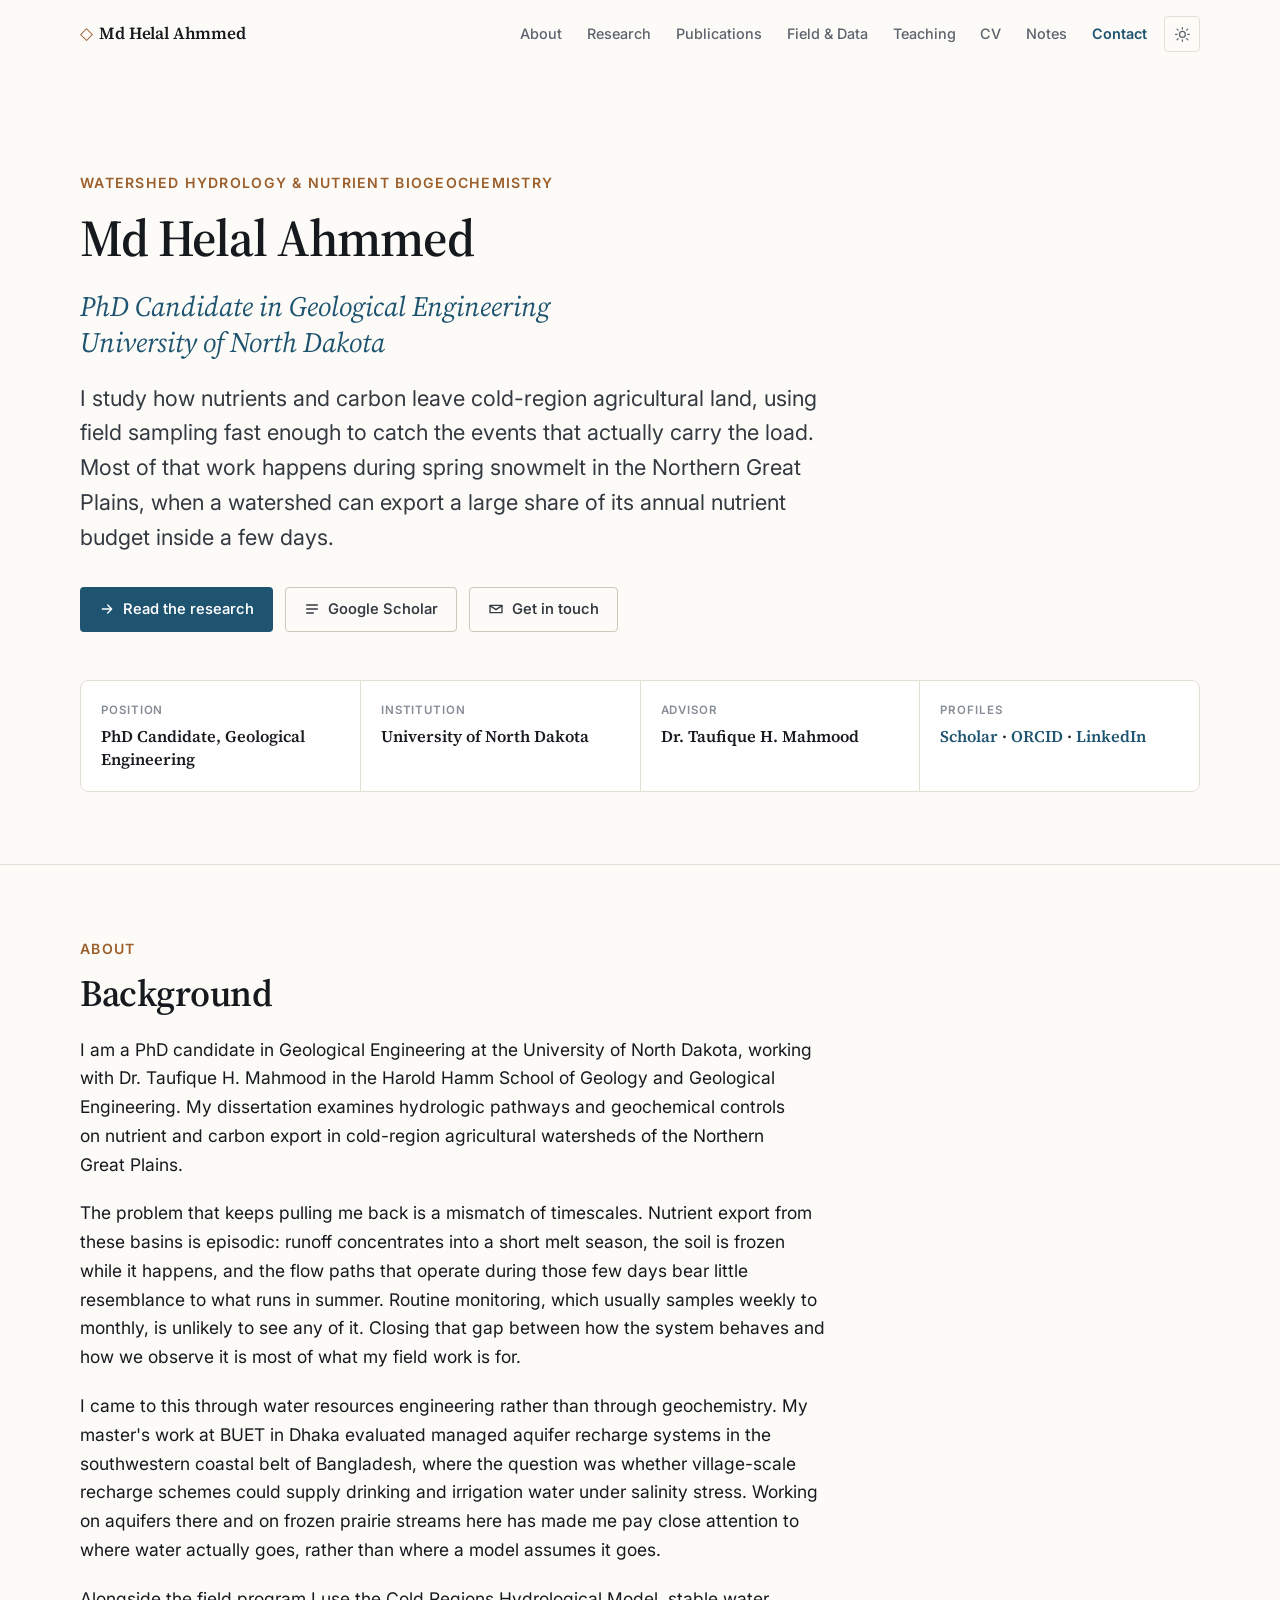
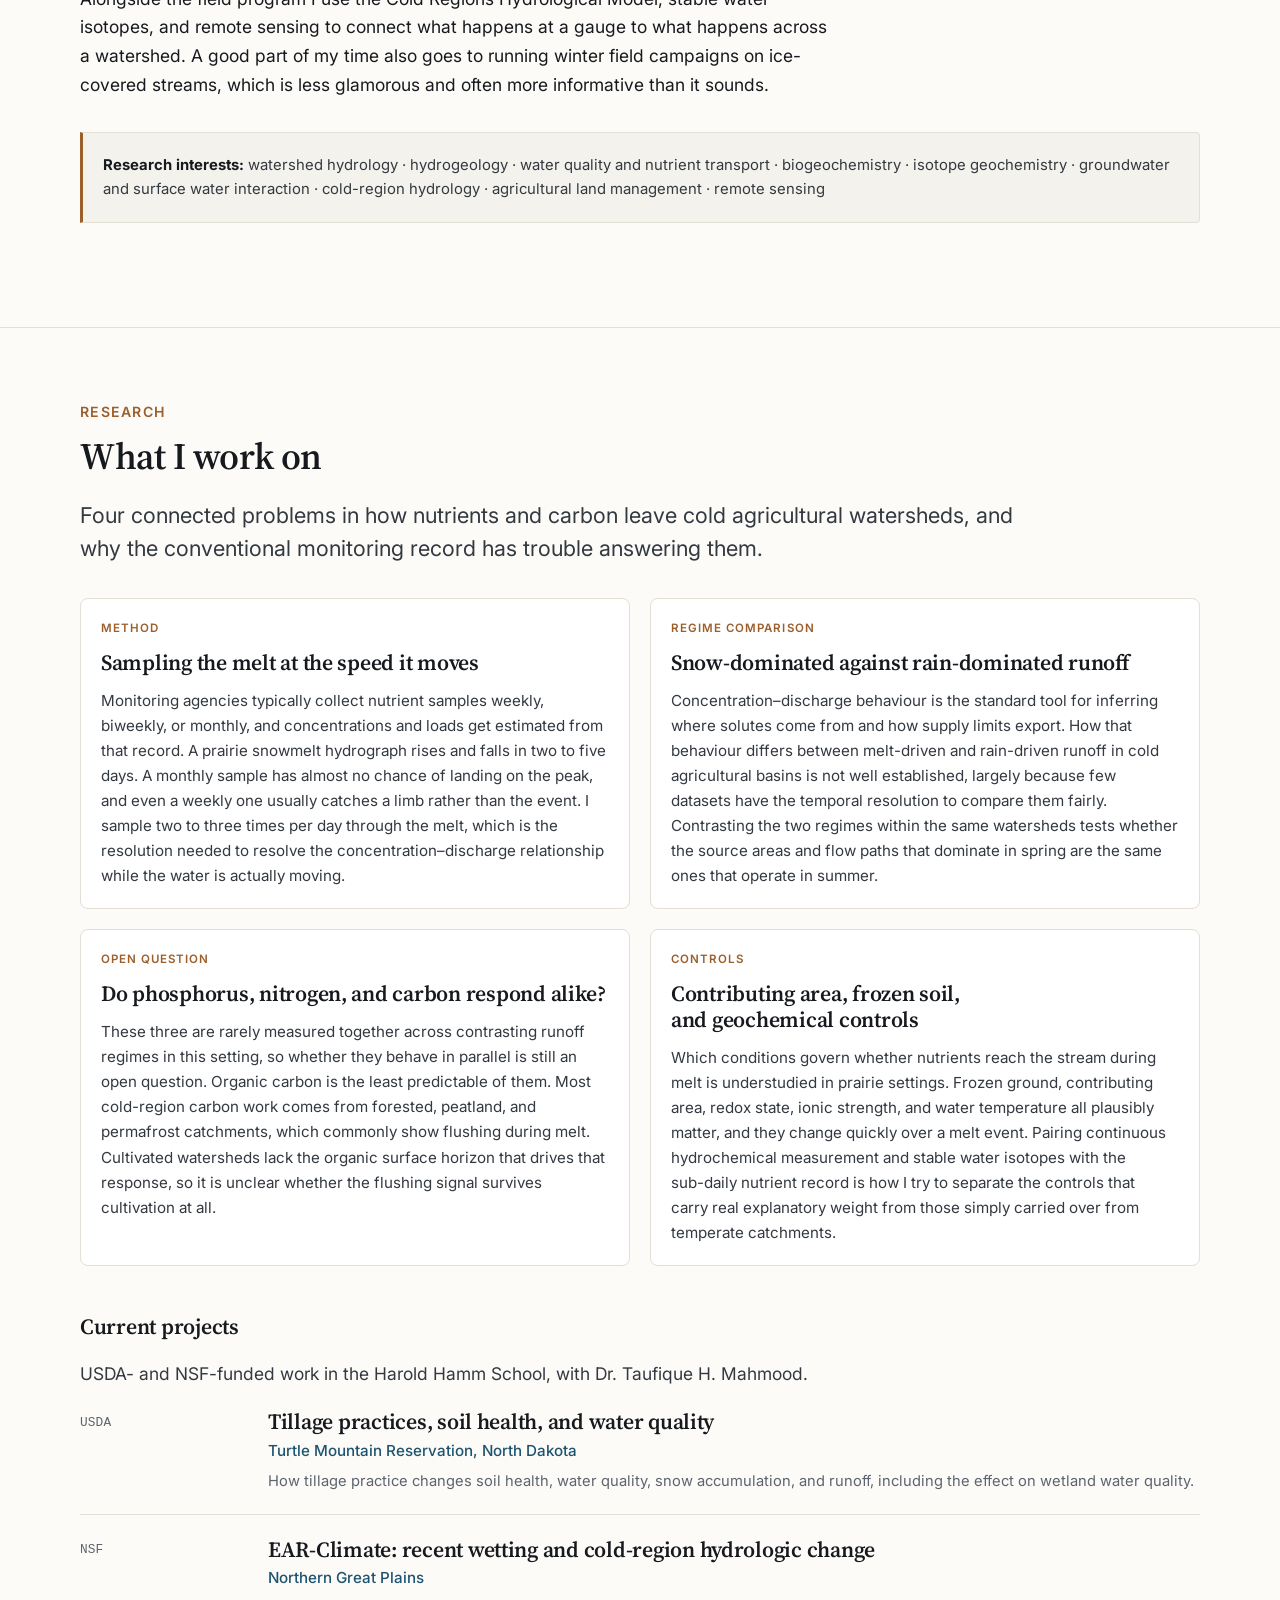
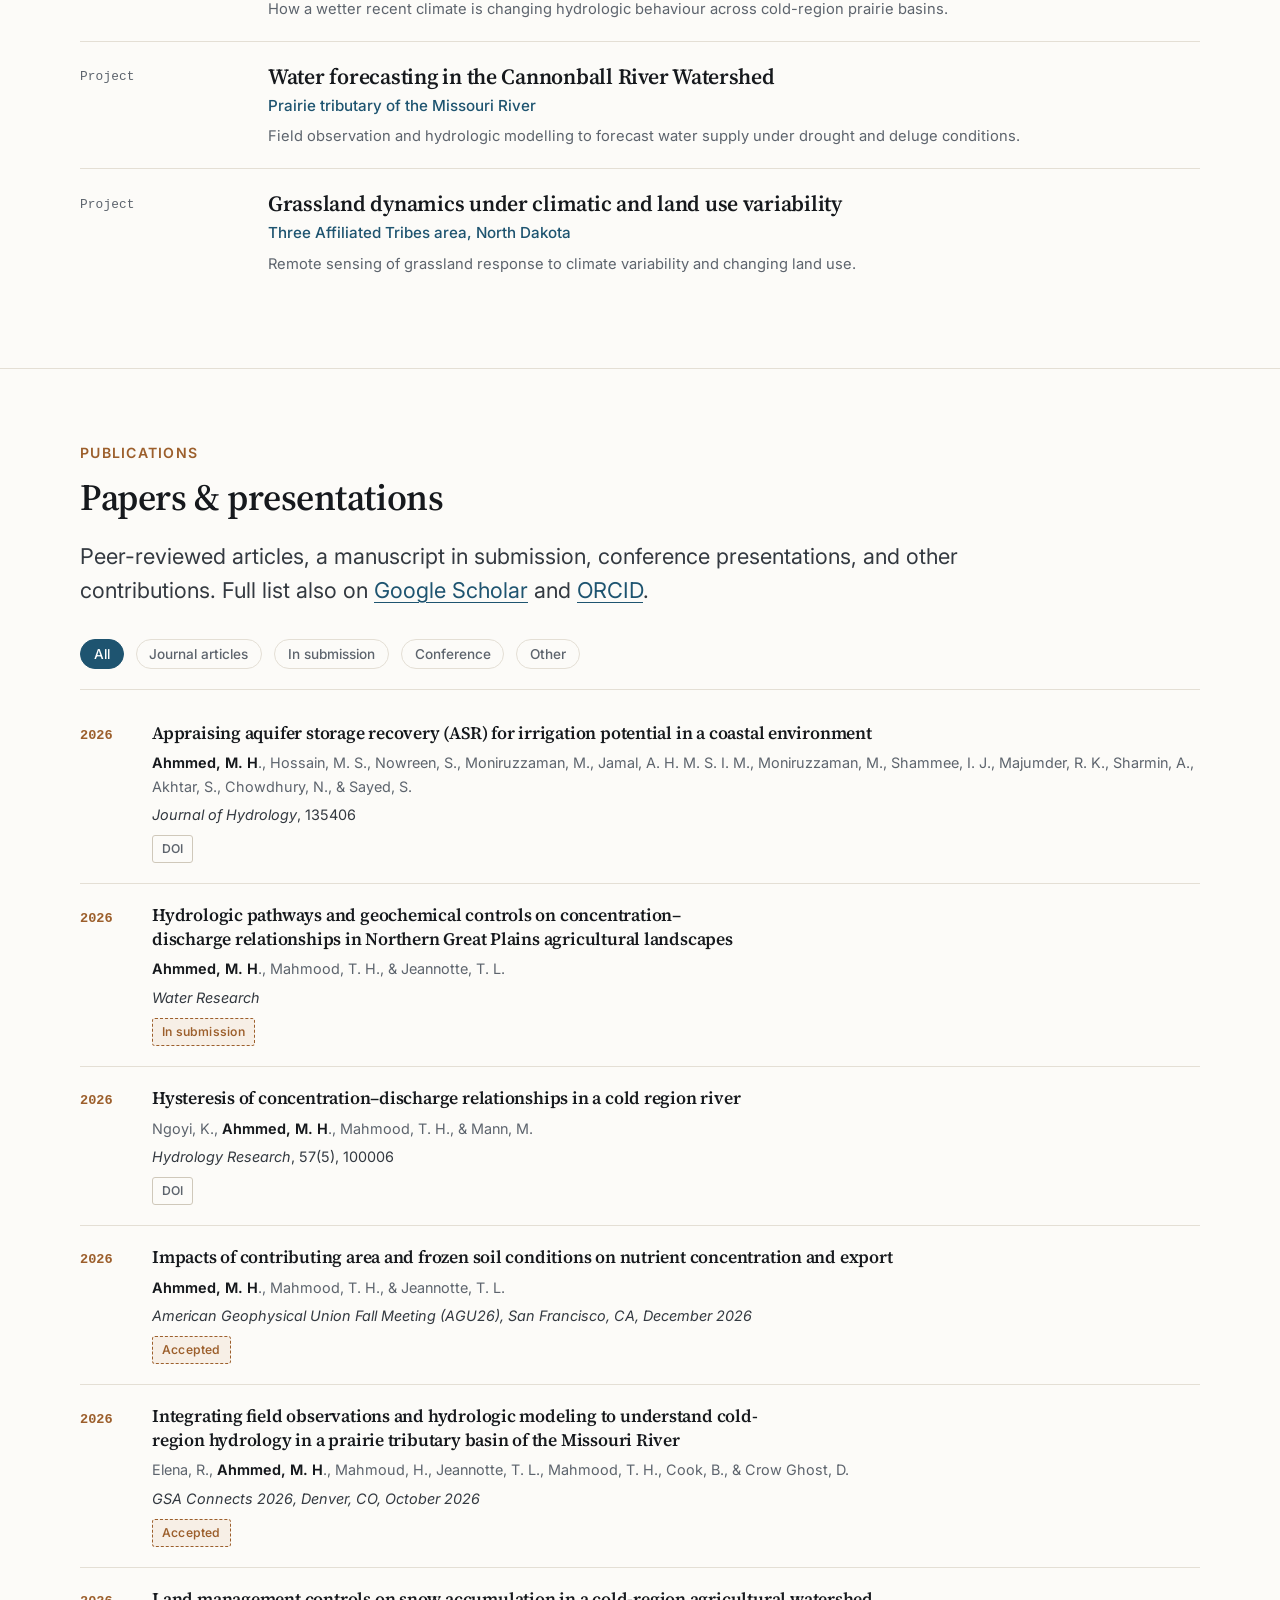
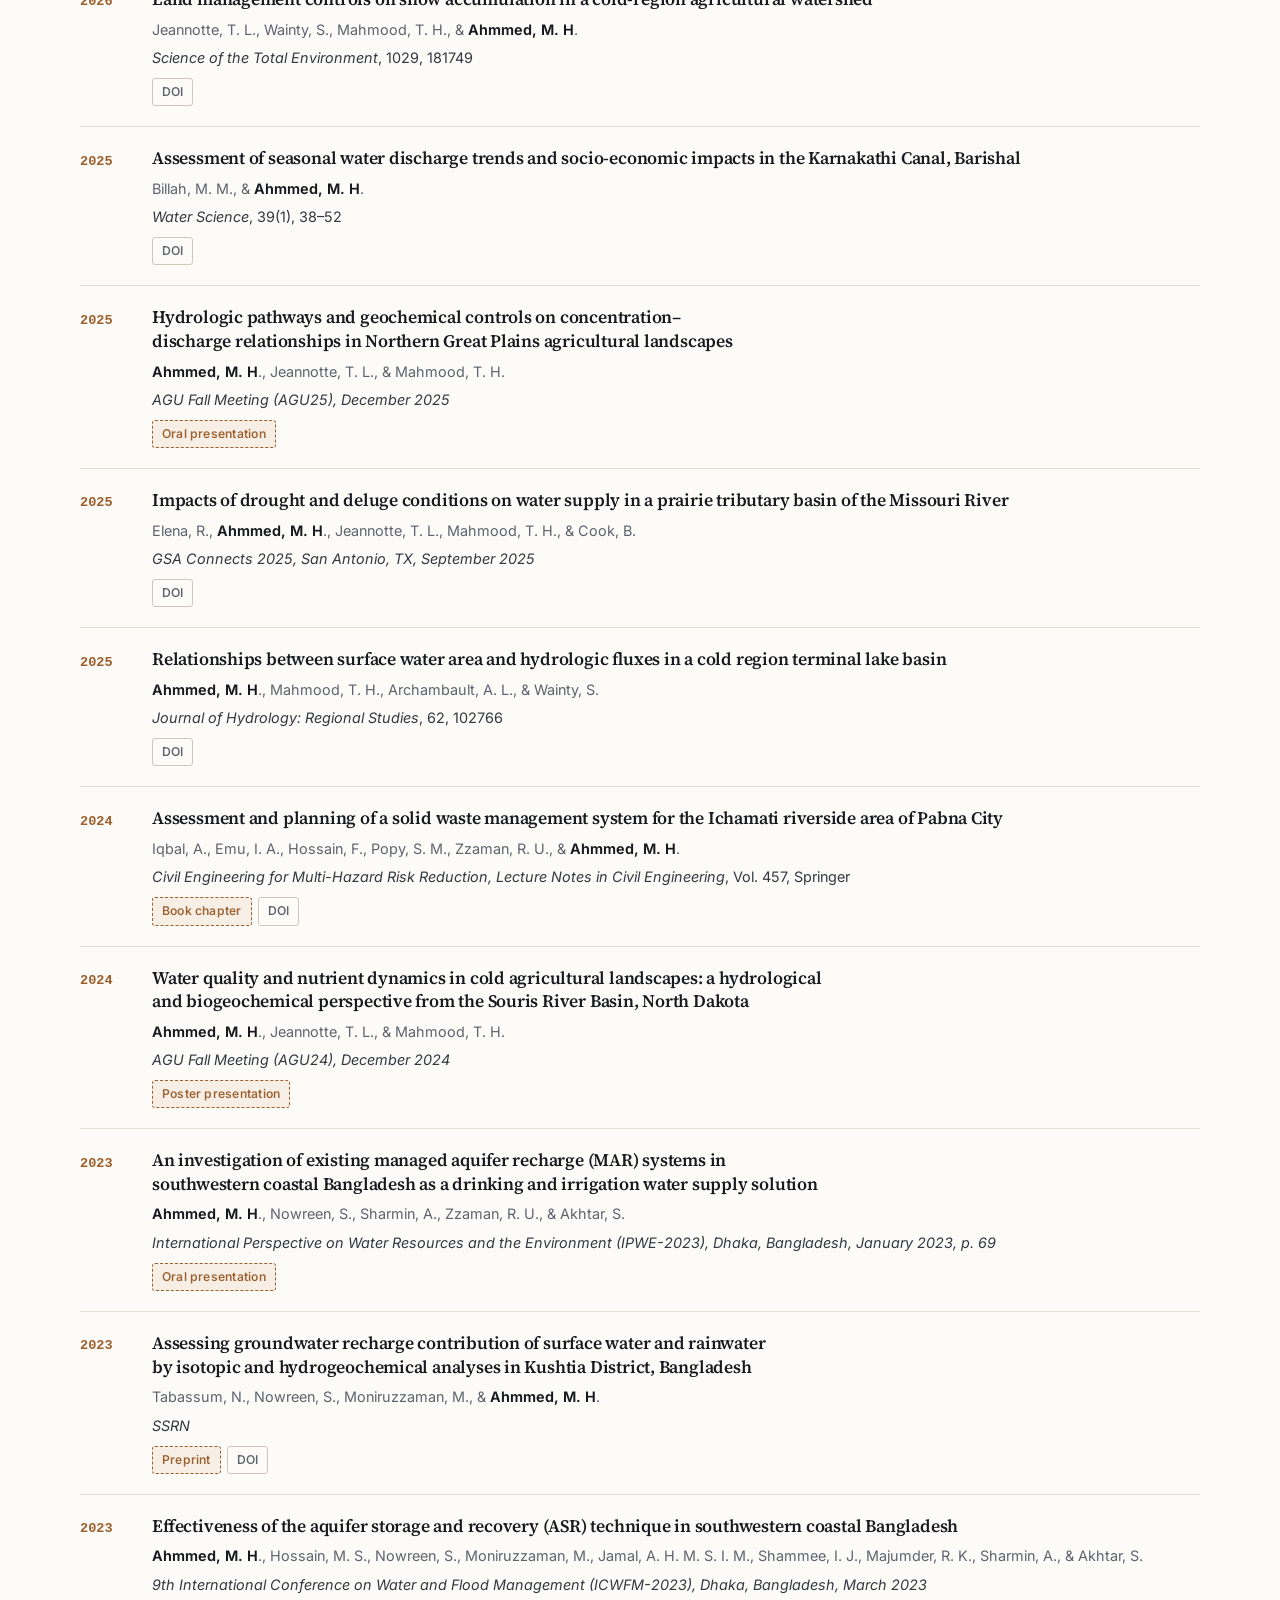
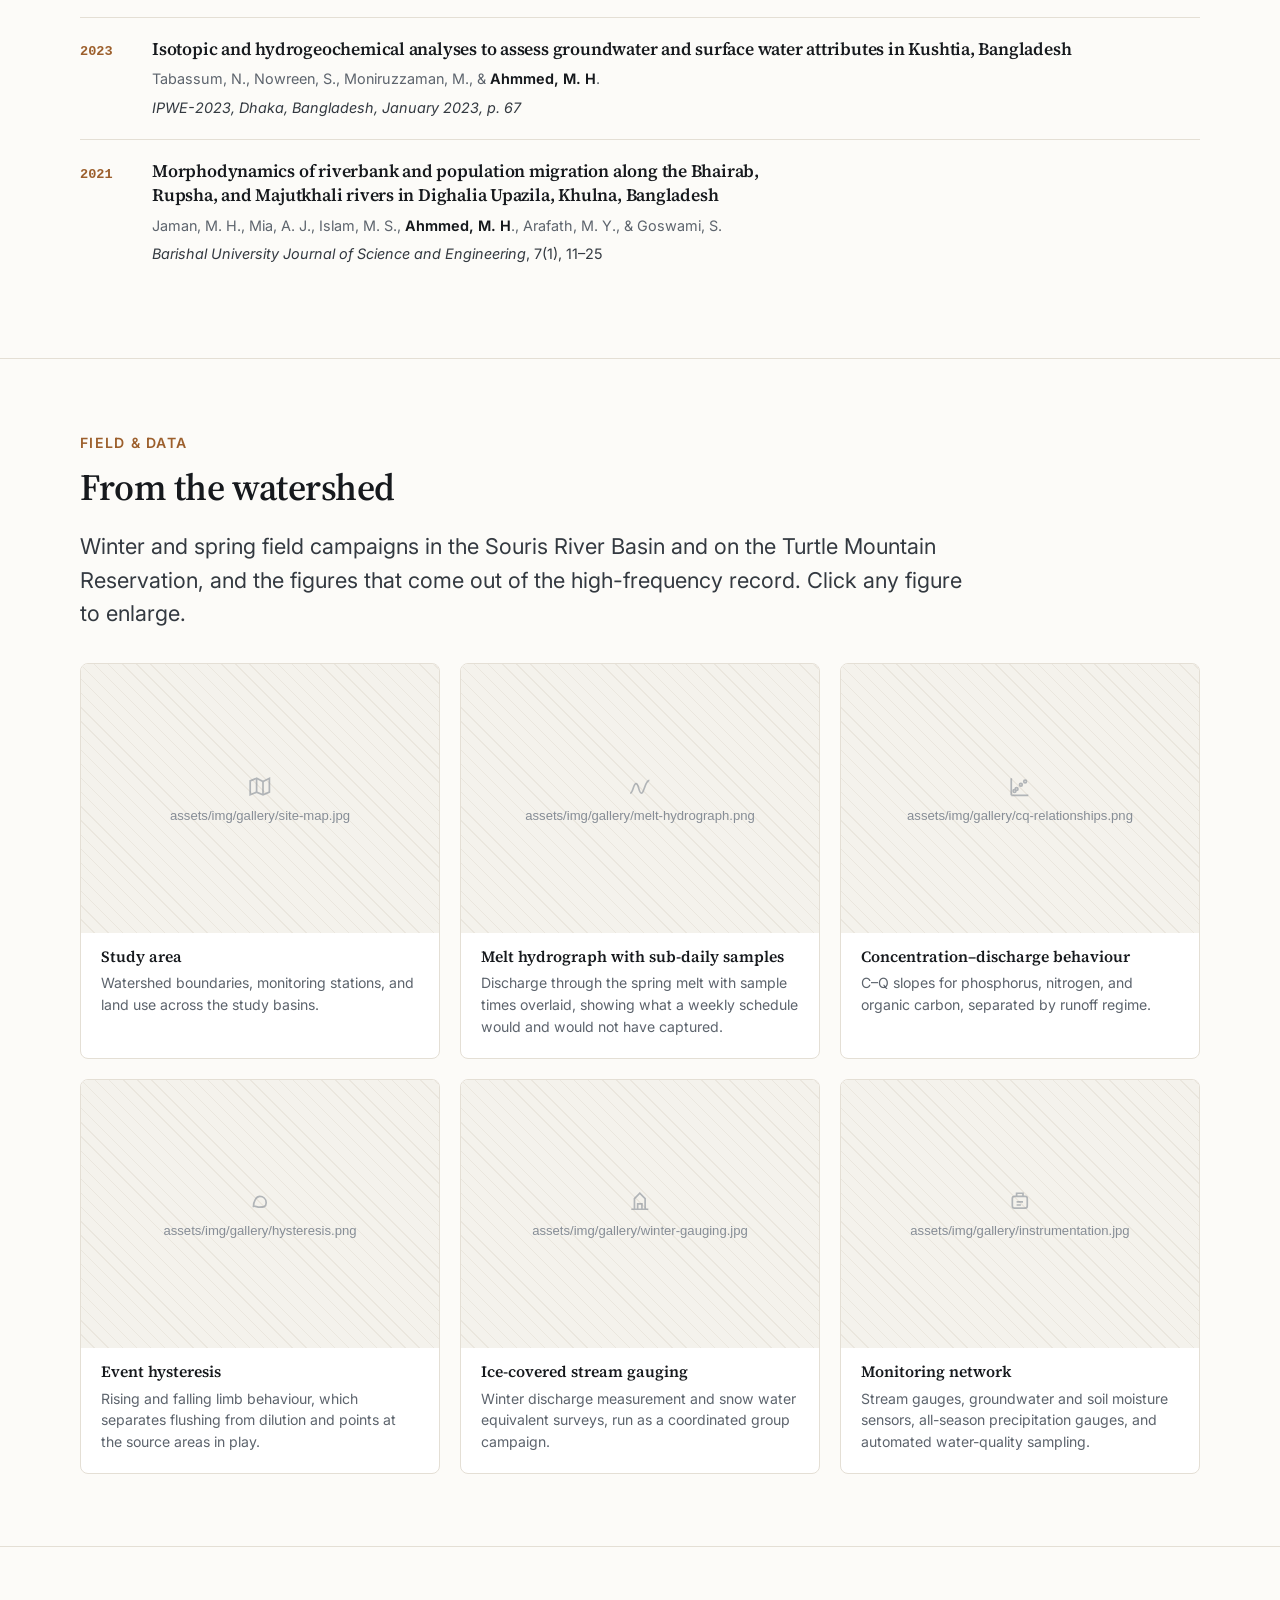
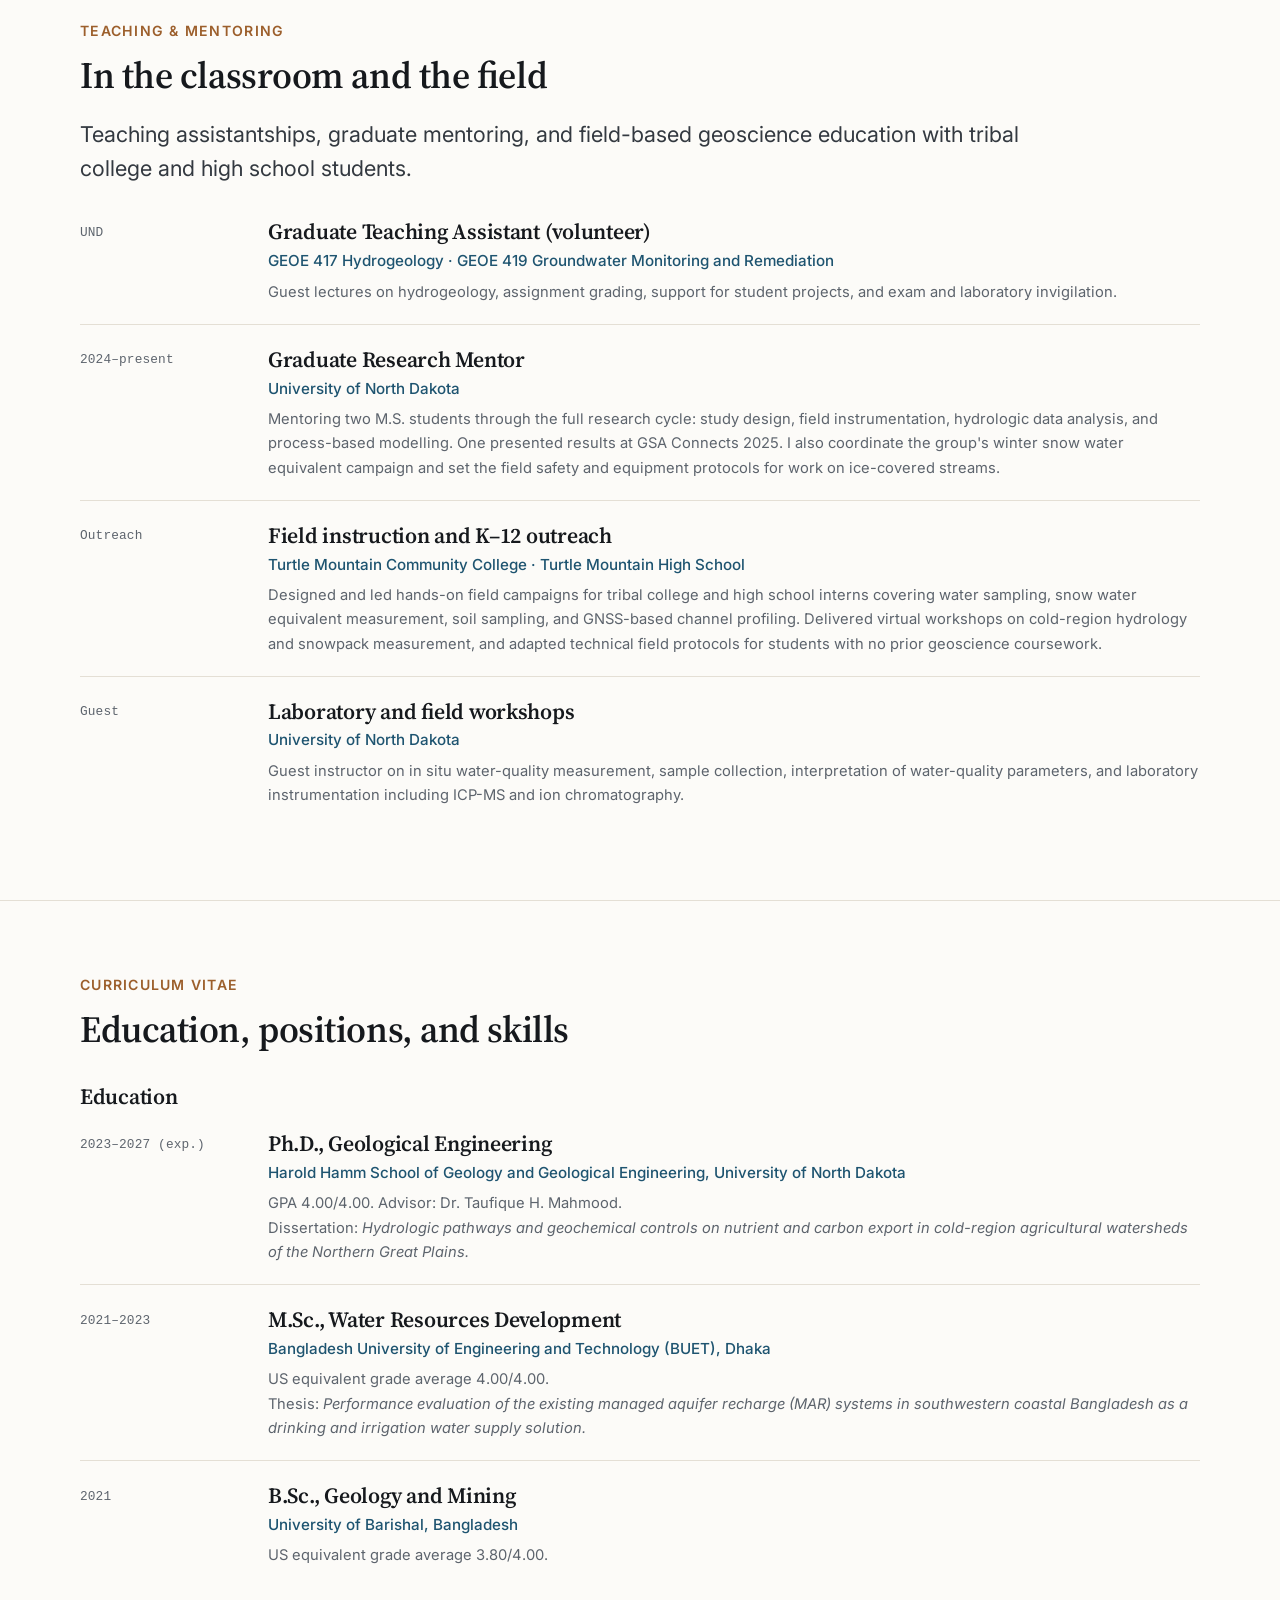
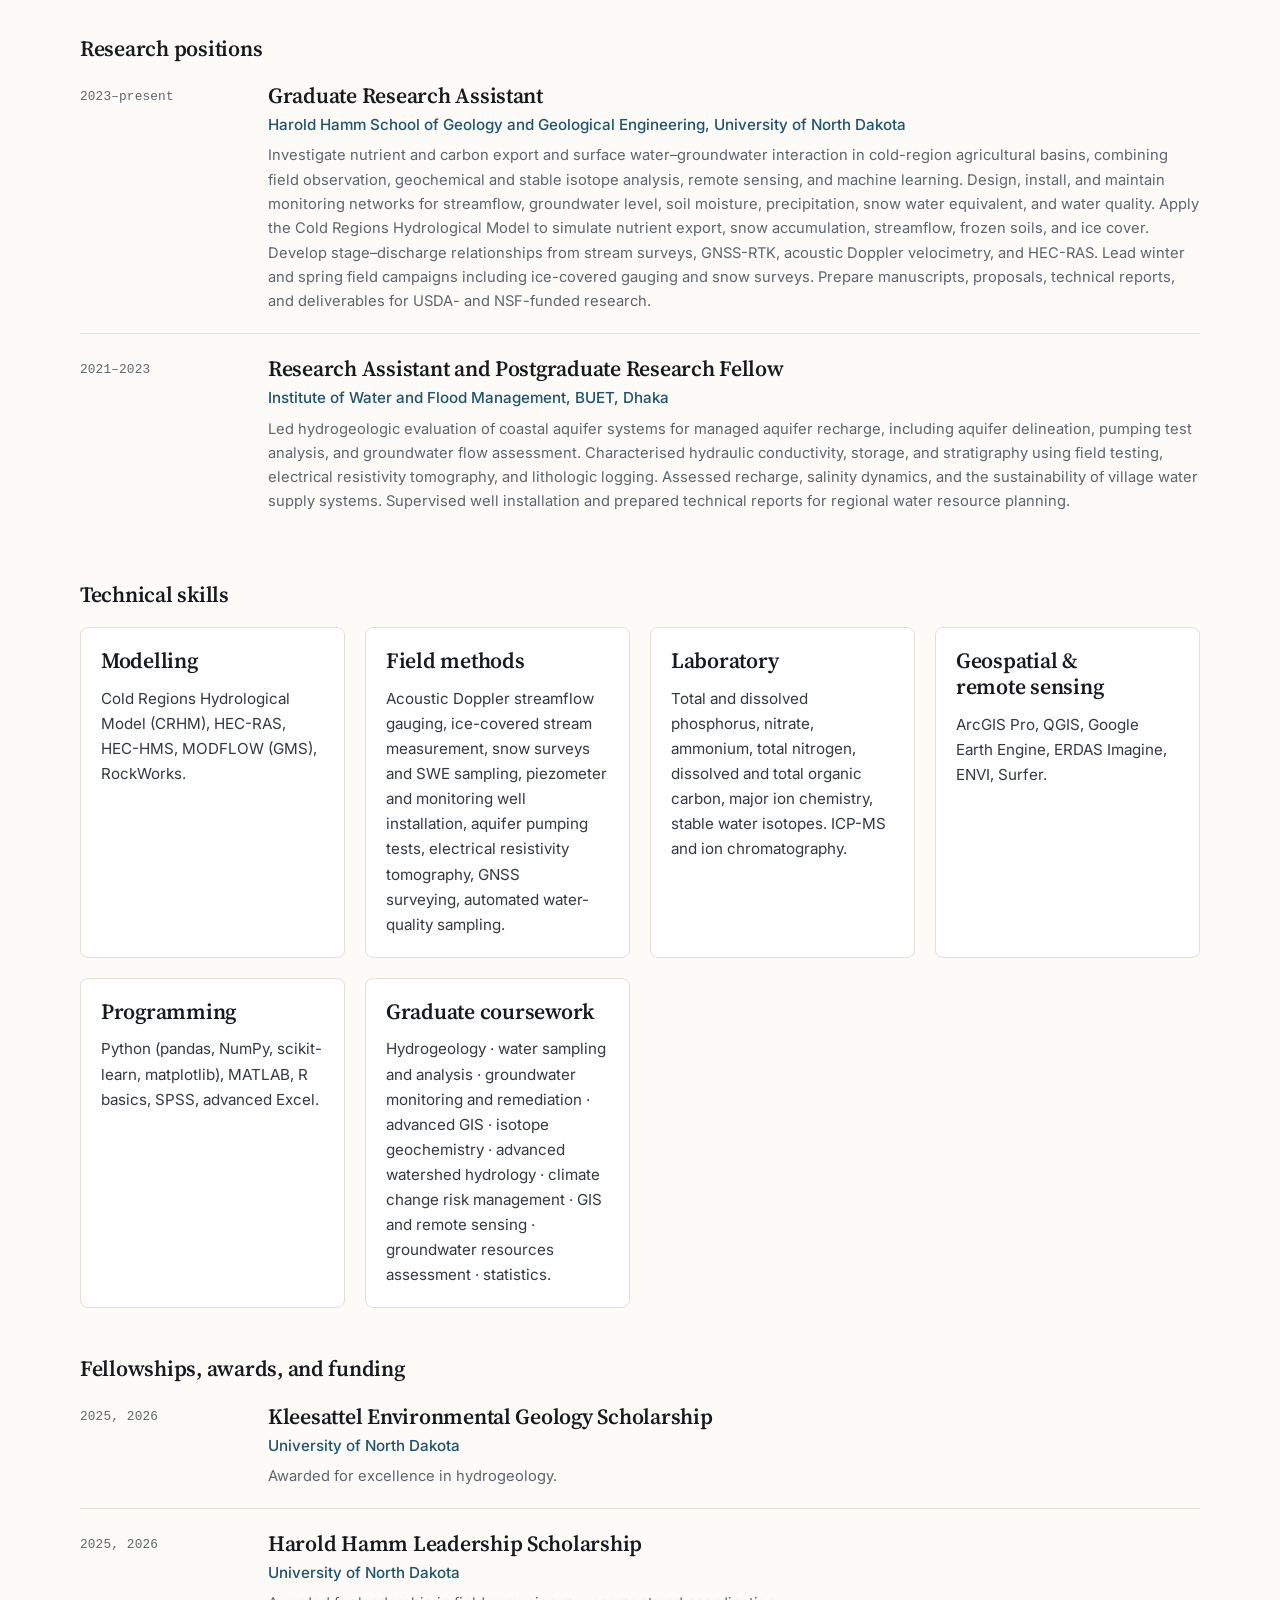
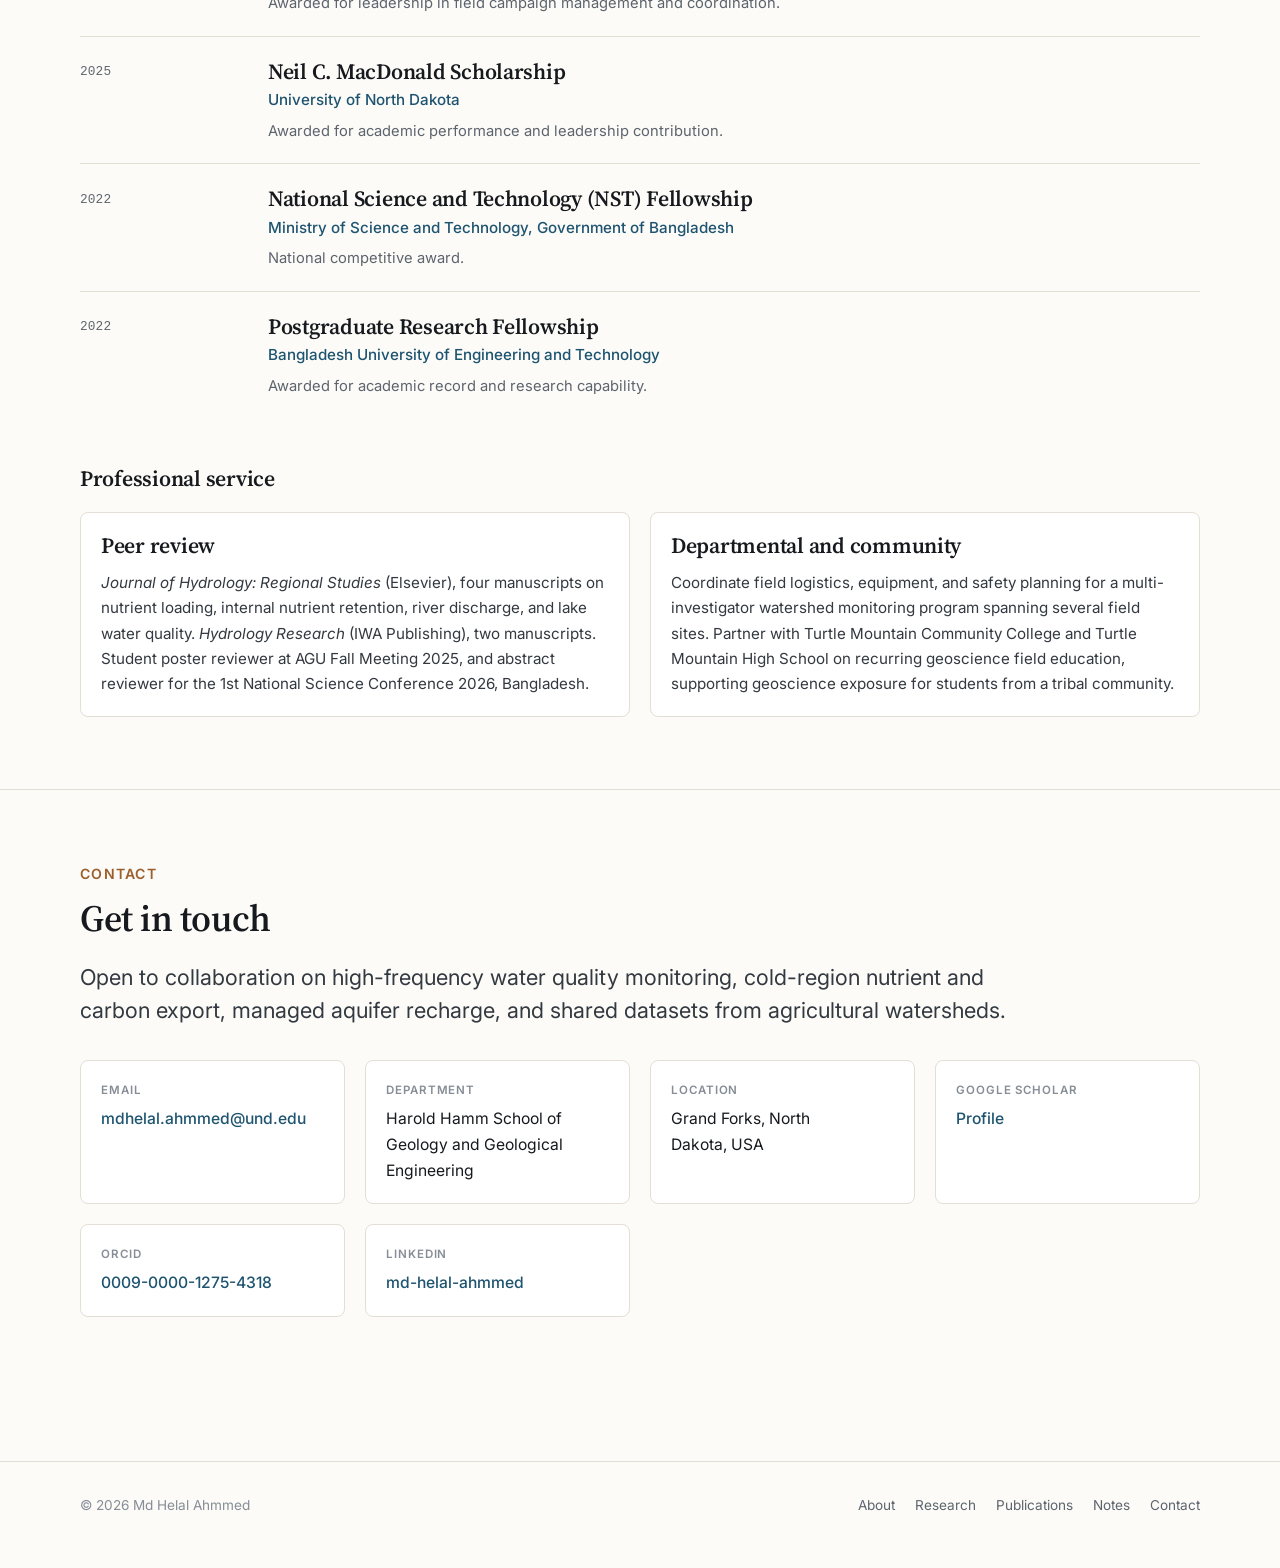
==== commit 2f961f69: "Remove commented sections from index.html Removed commented sections for clarity and cleanliness." ====
--- a/index.html
+++ b/index.html
@@ -57,7 +57,6 @@
 
 <main id="main">
 
-  <!-- ================= HERO ================= -->
   <section class="hero">
     <div class="wrap">
       <div class="hero__grid">
@@ -118,7 +117,6 @@
     </div>
   </section>
 
-  <!-- ================= ABOUT ================= -->
   <section class="section" id="about">
     <div class="wrap">
       <p class="section__label">About</p>
@@ -165,7 +163,6 @@
     </div>
   </section>
 
-  <!-- ================= RESEARCH ================= -->
   <section class="section" id="research">
     <div class="wrap">
       <p class="section__label">Research</p>
@@ -283,7 +280,6 @@
     </div>
   </section>
 
-  <!-- ================= PUBLICATIONS ================= -->
   <section class="section" id="publications">
     <div class="wrap">
       <p class="section__label">Publications</p>
@@ -312,7 +308,6 @@
     </div>
   </section>
 
-  <!-- ================= GALLERY ================= -->
   <section class="section" id="gallery">
     <div class="wrap">
       <p class="section__label">Field &amp; Data</p>
@@ -411,7 +406,6 @@
     </div>
   </section>
 
-  <!-- ================= TEACHING ================= -->
   <section class="section" id="teaching">
     <div class="wrap">
       <p class="section__label">Teaching &amp; Mentoring</p>
@@ -477,7 +471,6 @@
     </div>
   </section>
 
-  <!-- ================= CV ================= -->
   <section class="section" id="cv">
     <div class="wrap">
       <p class="section__label">Curriculum Vitae</p>
@@ -672,7 +665,6 @@
     </div>
   </section>
 
-  <!-- ================= CONTACT ================= -->
   <section class="section" id="contact">
     <div class="wrap">
       <p class="section__label">Contact</p>
@@ -729,563 +721,3 @@
 <script src="assets/js/main.js"></script>
 </body>
 </html>
-<!DOCTYPE html>
-<html lang="en">
-<head>
-<meta charset="utf-8">
-<meta name="viewport" content="width=device-width, initial-scale=1">
-<title>Md Helal Ahmmed — Catchment Hydrology &amp; Nutrient Biogeochemistry</title>
-<meta name="description" content="Research site of Md Helal Ahmmed. High-frequency snowmelt sampling, concentration–discharge relationships, and nutrient mobilization in cold agricultural catchments.">
-<meta name="author" content="Md Helal Ahmmed">
-
-<meta property="og:type" content="website">
-<meta property="og:title" content="Md Helal Ahmmed — Catchment Hydrology &amp; Nutrient Biogeochemistry">
-<meta property="og:description" content="High-frequency snowmelt sampling, concentration–discharge relationships, and nutrient mobilization in cold agricultural catchments.">
-<meta name="twitter:card" content="summary">
-
-<link rel="preconnect" href="https://fonts.googleapis.com">
-<link rel="preconnect" href="https://fonts.gstatic.com" crossorigin>
-<link href="https://fonts.googleapis.com/css2?family=Inter:wght@400;500;600;700&family=Source+Serif+4:ital,opsz,wght@0,8..60,400;0,8..60,600;0,8..60,700;1,8..60,400&display=swap" rel="stylesheet">
-<link rel="stylesheet" href="assets/css/style.css">
-<link rel="icon" href="data:image/svg+xml,<svg xmlns='http://www.w3.org/2000/svg' viewBox='0 0 100 100'><text y='.9em' font-size='90'>💧</text></svg>">
-</head>
-<body>
-
-<a class="skip-link" href="#main">Skip to content</a>
-
-<header class="site-header">
-  <div class="wrap site-header__inner">
-    <a class="brand" href="index.html"><span class="brand__mark">◇</span>Md Helal Ahmmed</a>
-
-    <nav class="nav" aria-label="Primary">
-      <ul class="nav__list" id="primary-nav">
-        <li><a class="nav__link" href="#about">About</a></li>
-        <li><a class="nav__link" href="#research">Research</a></li>
-        <li><a class="nav__link" href="#publications">Publications</a></li>
-        <li><a class="nav__link" href="#gallery">Field &amp; Data</a></li>
-        <li><a class="nav__link" href="#teaching">Teaching</a></li>
-        <li><a class="nav__link" href="#cv">CV</a></li>
-        <li><a class="nav__link" href="notes.html">Notes</a></li>
-        <li><a class="nav__link" href="#contact">Contact</a></li>
-      </ul>
-
-      <button class="icon-btn" type="button" data-theme-toggle aria-label="Switch theme" aria-pressed="false">
-        <svg viewBox="0 0 24 24" fill="none" stroke="currentColor" stroke-width="1.8" stroke-linecap="round" aria-hidden="true">
-          <circle cx="12" cy="12" r="4.2"></circle>
-          <path d="M12 2.2v2.1M12 19.7v2.1M4.4 4.4l1.5 1.5M18.1 18.1l1.5 1.5M2.2 12h2.1M19.7 12h2.1M4.4 19.6l1.5-1.5M18.1 5.9l1.5-1.5"></path>
-        </svg>
-      </button>
-
-      <button class="icon-btn nav-toggle" type="button" data-nav-toggle aria-expanded="false" aria-controls="primary-nav" aria-label="Menu">
-        <svg viewBox="0 0 24 24" fill="none" stroke="currentColor" stroke-width="1.9" stroke-linecap="round" aria-hidden="true">
-          <path d="M4 7h16M4 12h16M4 17h16"></path>
-        </svg>
-      </button>
-    </nav>
-  </div>
-</header>
-
-<main id="main">
-
-  <!-- ================= HERO ================= -->
-  <section class="hero">
-    <div class="wrap">
-      <div class="hero__grid">
-        <div>
-          <p class="hero__eyebrow">Catchment hydrology &amp; nutrient biogeochemistry</p>
-          <h1 class="hero__title">Md Helal Ahmmed</h1>
-          <p class="hero__role"><span class="ph" data-slot="role">PhD Researcher</span>, <span class="ph" data-slot="dept">Department</span> · <span class="ph" data-slot="institution">University</span></p>
-
-          <p class="hero__lede">
-            I study how phosphorus, nitrogen, and organic carbon move out of cold-region
-            agricultural land, using sampling fast enough to see the events that actually
-            carry the load. Most of my field work happens during spring snowmelt, when a
-            catchment can export a large share of its annual nutrient budget in a window of
-            two to five days.
-          </p>
-
-          <div class="hero__actions">
-            <a class="btn btn--primary" href="#research">
-              <svg viewBox="0 0 24 24" fill="none" stroke="currentColor" stroke-width="2" stroke-linecap="round" stroke-linejoin="round" aria-hidden="true"><path d="M5 12h14M13 6l6 6-6 6"></path></svg>
-              Read the research
-            </a>
-            <a class="btn btn--ghost" href="#" data-slot="cv-pdf">
-              <svg viewBox="0 0 24 24" fill="none" stroke="currentColor" stroke-width="2" stroke-linecap="round" stroke-linejoin="round" aria-hidden="true"><path d="M12 3v12M7 11l5 5 5-5M5 21h14"></path></svg>
-              Download CV
-            </a>
-            <a class="btn btn--ghost" href="#contact">
-              <svg viewBox="0 0 24 24" fill="none" stroke="currentColor" stroke-width="2" stroke-linecap="round" stroke-linejoin="round" aria-hidden="true"><path d="M3 6.5h18v11H3z"></path><path d="m3 7 9 6 9-6"></path></svg>
-              Get in touch
-            </a>
-          </div>
-        </div>
-
-        <img class="hero__portrait" src="assets/img/portrait.jpg" alt="Portrait of Md Helal Ahmmed"
-             onerror="this.style.display='none'">
-      </div>
-
-      <div class="facts">
-        <div class="fact">
-          <p class="fact__k">Position</p>
-          <p class="fact__v"><span class="ph" data-slot="position">PhD Candidate</span></p>
-        </div>
-        <div class="fact">
-          <p class="fact__k">Institution</p>
-          <p class="fact__v"><span class="ph" data-slot="institution2">University</span></p>
-        </div>
-        <div class="fact">
-          <p class="fact__k">Field</p>
-          <p class="fact__v">Hydrology &amp; water quality</p>
-        </div>
-        <div class="fact">
-          <p class="fact__k">Profiles</p>
-          <p class="fact__v">
-            <a href="#" data-slot="scholar">Scholar</a> ·
-            <a href="#" data-slot="orcid">ORCID</a>
-          </p>
-        </div>
-      </div>
-    </div>
-  </section>
-
-  <!-- ================= ABOUT ================= -->
-  <section class="section" id="about">
-    <div class="wrap">
-      <p class="section__label">About</p>
-      <h2>Background</h2>
-
-      <div class="prose">
-        <p>
-          My work sits at the boundary between hydrology and water quality in cold agricultural
-          landscapes. The northern Great Plains and Prairie Pothole region present a problem that
-          most nutrient science was not designed for: runoff is concentrated into a short melt
-          season, the soil is frozen when it happens, and the flow paths that operate during those
-          few days bear little resemblance to what runs in summer.
-        </p>
-        <p>
-          Nutrient export from these catchments is episodic. A large fraction of the annual load
-          leaves during events that a routine monitoring schedule is likely to miss entirely. That
-          gap between how the system behaves and how we sample it is what most of my research is
-          about.
-        </p>
-        <p>
-          <span class="ph" data-slot="about-bio">Biographical detail from CV: prior degrees, home
-          country, path into hydrology, current supervisor and group.</span>
-        </p>
-      </div>
-
-      <div class="callout">
-        <strong>Research interests:</strong>
-        snowmelt hydrology · concentration–discharge relationships · high-frequency water quality
-        sampling · phosphorus and nitrogen transport · dissolved organic carbon in cultivated
-        catchments · agricultural best management practices · cold-region hydrogeochemistry
-      </div>
-    </div>
-  </section>
-
-  <!-- ================= RESEARCH ================= -->
-  <section class="section" id="research">
-    <div class="wrap">
-      <p class="section__label">Research</p>
-      <h2>What I work on</h2>
-      <p class="section__intro">
-        Four connected problems in how nutrients leave cold agricultural catchments, and why the
-        conventional monitoring record has trouble answering them.
-      </p>
-
-      <div class="grid grid--2">
-
-        <article class="card">
-          <p class="card__kind">Method</p>
-          <h3 class="card__title">Sampling the melt at the speed it moves</h3>
-          <p class="card__body">
-            Monitoring agencies typically collect nutrient samples weekly, biweekly, or monthly, and
-            concentrations and loads get estimated from that record. A prairie snowmelt hydrograph
-            rises and falls in two to five days. A monthly sample has almost no chance of landing on
-            the peak, and even a weekly one usually catches a limb rather than the event. I sample
-            two to three times per day through the melt, which is the resolution needed to resolve
-            the concentration–discharge relationship while the water is actually moving.
-          </p>
-        </article>
-
-        <article class="card">
-          <p class="card__kind">Regime comparison</p>
-          <h3 class="card__title">Snow-dominated against rain-dominated runoff</h3>
-          <p class="card__body">
-            Concentration–discharge behaviour is the standard tool for inferring where solutes come
-            from and how supply limits export. How that behaviour differs between melt-driven and
-            rain-driven runoff in cold agricultural basins is not well established, largely because
-            few datasets have the temporal resolution to compare them fairly. Contrasting the two
-            regimes within the same catchments is a way of testing whether the source areas and flow
-            paths that dominate in spring are the same ones that operate in summer.
-          </p>
-        </article>
-
-        <article class="card">
-          <p class="card__kind">Open question</p>
-          <h3 class="card__title">Do phosphorus, nitrogen, and carbon respond alike?</h3>
-          <p class="card__body">
-            These three are rarely measured together across contrasting runoff regimes in this
-            setting, so it is genuinely unknown whether they behave in parallel. Organic carbon is
-            the least predictable of them. Most cold-region carbon work comes from forested,
-            peatland, and permafrost catchments, which commonly show flushing during melt
-            (Kerins et al., 2024). Cultivated catchments lack the organic surface horizon that
-            drives that response, so it is an open question whether the flushing signal survives
-            cultivation at all.
-          </p>
-        </article>
-
-        <article class="card">
-          <p class="card__kind">Controls</p>
-          <h3 class="card__title">Hydrogeochemical controls on mobilization</h3>
-          <p class="card__body">
-            Which measurable conditions govern whether nutrients enter the stream during melt is
-            still understudied in prairie settings. Frozen ground, redox state, ionic strength, pH,
-            and water temperature all plausibly matter, and they change quickly over the course of a
-            melt event. Pairing continuous hydrochemical measurements with the sub-daily nutrient
-            record is a way to identify which of these actually carry explanatory weight rather than
-            assuming transferability from temperate catchments.
-          </p>
-        </article>
-
-      </div>
-
-      <div class="callout u-mt-4">
-        <strong>Note:</strong>
-        This section is drawn from the framing you wrote for your snowmelt manuscript. Once you
-        confirm study site names, catchment areas, monitoring period, and funding, I will add a
-        study-area subsection with a site map and the sampling design.
-      </div>
-    </div>
-  </section>
-
-  <!-- ================= PUBLICATIONS ================= -->
-  <section class="section" id="publications">
-    <div class="wrap">
-      <p class="section__label">Publications</p>
-      <h2>Papers &amp; presentations</h2>
-      <p class="section__intro">
-        Peer-reviewed articles, manuscripts under review, conference presentations, and technical
-        reports.
-      </p>
-
-      <div class="pub-controls" id="pub-filters" role="group" aria-label="Filter publications">
-        <button class="chip is-active" type="button" data-filter="all" aria-pressed="true">All</button>
-        <button class="chip" type="button" data-filter="journal" aria-pressed="false">Journal articles</button>
-        <button class="chip" type="button" data-filter="review" aria-pressed="false">Under review</button>
-        <button class="chip" type="button" data-filter="conference" aria-pressed="false">Conference</button>
-        <button class="chip" type="button" data-filter="report" aria-pressed="false">Reports &amp; theses</button>
-      </div>
-
-      <ul class="pub-list" id="pub-list">
-        <li class="pub">
-          <div class="pub__year"></div>
-          <div class="pub__what"><p class="pub__venue">Loading publications…</p></div>
-        </li>
-      </ul>
-    </div>
-  </section>
-
-  <!-- ================= GALLERY ================= -->
-  <section class="section" id="gallery">
-    <div class="wrap">
-      <p class="section__label">Field &amp; Data</p>
-      <h2>From the catchment</h2>
-      <p class="section__intro">
-        Field instrumentation, melt-season conditions, and the figures that come out of the
-        high-frequency record. Click any figure to enlarge.
-      </p>
-
-      <div class="gallery">
-
-        <figure class="figure">
-          <button class="figure__media" type="button" aria-label="Enlarge: study area map">
-            <div class="figure__ph">
-              <svg viewBox="0 0 24 24" fill="none" stroke="currentColor" stroke-width="1.6" aria-hidden="true"><path d="M9 4 3 6.5v13L9 17l6 2.5 6-2.5v-13L15 7 9 4Z"></path><path d="M9 4v13M15 7v12.5"></path></svg>
-              <span>assets/img/gallery/site-map.jpg</span>
-            </div>
-          </button>
-          <figcaption>
-            <strong>Study area</strong>
-            Catchment boundaries, monitoring stations, and land use across the study basins.
-          </figcaption>
-        </figure>
-
-        <figure class="figure">
-          <button class="figure__media" type="button" aria-label="Enlarge: snowmelt hydrograph">
-            <div class="figure__ph">
-              <svg viewBox="0 0 24 24" fill="none" stroke="currentColor" stroke-width="1.6" aria-hidden="true"><path d="M3 18c2.5 0 3-9 5.5-9S11 18 13.5 18 17 6 21 6"></path></svg>
-              <span>assets/img/gallery/melt-hydrograph.png</span>
-            </div>
-          </button>
-          <figcaption>
-            <strong>Melt hydrograph with sub-daily samples</strong>
-            Discharge through the spring melt with sample times overlaid, showing what a weekly
-            schedule would and would not have captured.
-          </figcaption>
-        </figure>
-
-        <figure class="figure">
-          <button class="figure__media" type="button" aria-label="Enlarge: concentration-discharge relationships">
-            <div class="figure__ph">
-              <svg viewBox="0 0 24 24" fill="none" stroke="currentColor" stroke-width="1.6" aria-hidden="true"><path d="M4 20V4M4 20h16"></path><circle cx="9" cy="14" r="1.3"></circle><circle cx="13" cy="10" r="1.3"></circle><circle cx="17" cy="7" r="1.3"></circle><circle cx="7" cy="16" r="1.3"></circle></svg>
-              <span>assets/img/gallery/cq-relationships.png</span>
-            </div>
-          </button>
-          <figcaption>
-            <strong>Concentration–discharge behaviour</strong>
-            C–Q slopes for phosphorus, nitrogen, and organic carbon, separated by runoff regime.
-          </figcaption>
-        </figure>
-
-        <figure class="figure">
-          <button class="figure__media" type="button" aria-label="Enlarge: hysteresis loops">
-            <div class="figure__ph">
-              <svg viewBox="0 0 24 24" fill="none" stroke="currentColor" stroke-width="1.6" aria-hidden="true"><path d="M6 17c0-6 3-10 6-10s6 2 6 6-3 4-6 4-6-2-6 0Z"></path></svg>
-              <span>assets/img/gallery/hysteresis.png</span>
-            </div>
-          </button>
-          <figcaption>
-            <strong>Event hysteresis</strong>
-            Rising and falling limb behaviour, which separates flushing from dilution and points at
-            the source areas in play.
-          </figcaption>
-        </figure>
-
-        <figure class="figure">
-          <button class="figure__media" type="button" aria-label="Enlarge: field sampling during melt">
-            <div class="figure__ph">
-              <svg viewBox="0 0 24 24" fill="none" stroke="currentColor" stroke-width="1.6" aria-hidden="true"><path d="M4 19h16M7 19V9l5-5 5 5v10"></path><path d="M10 19v-5h4v5"></path></svg>
-              <span>assets/img/gallery/field-sampling.jpg</span>
-            </div>
-          </button>
-          <figcaption>
-            <strong>Melt-season sampling</strong>
-            Field conditions during the spring campaign, when samples are collected two to three
-            times per day.
-          </figcaption>
-        </figure>
-
-        <figure class="figure">
-          <button class="figure__media" type="button" aria-label="Enlarge: instrumentation">
-            <div class="figure__ph">
-              <svg viewBox="0 0 24 24" fill="none" stroke="currentColor" stroke-width="1.6" aria-hidden="true"><rect x="5" y="7" width="14" height="11" rx="2"></rect><path d="M9 7V4h6v3M9 12h6M9 15h4"></path></svg>
-              <span>assets/img/gallery/instrumentation.jpg</span>
-            </div>
-          </button>
-          <figcaption>
-            <strong>Monitoring station</strong>
-            Stage, conductivity, and temperature logging alongside the autosampler.
-          </figcaption>
-        </figure>
-
-      </div>
-
-      <div class="callout">
-        <strong>To fill this in:</strong>
-        drop your figures into <code>assets/img/gallery/</code> using the filenames shown on each
-        tile, or send them to me and I will place them and write the captions properly.
-      </div>
-    </div>
-  </section>
-
-  <!-- ================= TEACHING ================= -->
-  <section class="section" id="teaching">
-    <div class="wrap">
-      <p class="section__label">Teaching &amp; Mentoring</p>
-      <h2>In the classroom and the field</h2>
-      <p class="section__intro">
-        Courses taught, teaching assistantships, students supervised, and outreach.
-      </p>
-
-      <ul class="timeline">
-        <li class="timeline__item">
-          <div class="timeline__when"><span class="ph">Year–Year</span></div>
-          <div class="timeline__what">
-            <h3 class="timeline__role"><span class="ph" data-slot="teach-1">Course title</span></h3>
-            <p class="timeline__org"><span class="ph">Institution</span></p>
-            <p class="timeline__detail">
-              <span class="ph">Role, enrolment, and what you were responsible for. Labs, field
-              trips, grading, guest lectures.</span>
-            </p>
-          </div>
-        </li>
-        <li class="timeline__item">
-          <div class="timeline__when"><span class="ph">Year–Year</span></div>
-          <div class="timeline__what">
-            <h3 class="timeline__role"><span class="ph" data-slot="teach-2">Teaching assistantship</span></h3>
-            <p class="timeline__org"><span class="ph">Institution</span></p>
-            <p class="timeline__detail"><span class="ph">Details from CV.</span></p>
-          </div>
-        </li>
-        <li class="timeline__item">
-          <div class="timeline__when"><span class="ph">Year</span></div>
-          <div class="timeline__what">
-            <h3 class="timeline__role">Mentoring</h3>
-            <p class="timeline__org"><span class="ph">Institution</span></p>
-            <p class="timeline__detail">
-              <span class="ph">Undergraduates or junior students trained in field sampling, lab
-              analysis, or data processing.</span>
-            </p>
-          </div>
-        </li>
-      </ul>
-    </div>
-  </section>
-
-  <!-- ================= CV ================= -->
-  <section class="section" id="cv">
-    <div class="wrap">
-      <p class="section__label">Curriculum Vitae</p>
-      <h2>Education, positions, and skills</h2>
-
-      <h3 class="u-mt-4 u-mb-3">Education</h3>
-      <ul class="timeline">
-        <li class="timeline__item">
-          <div class="timeline__when"><span class="ph">Year–present</span></div>
-          <div class="timeline__what">
-            <h3 class="timeline__role"><span class="ph" data-slot="edu-1">PhD, discipline</span></h3>
-            <p class="timeline__org"><span class="ph">University</span></p>
-            <p class="timeline__detail"><span class="ph">Dissertation title and advisor.</span></p>
-          </div>
-        </li>
-        <li class="timeline__item">
-          <div class="timeline__when"><span class="ph">Year–Year</span></div>
-          <div class="timeline__what">
-            <h3 class="timeline__role"><span class="ph" data-slot="edu-2">MSc, discipline</span></h3>
-            <p class="timeline__org"><span class="ph">University</span></p>
-            <p class="timeline__detail"><span class="ph">Thesis title.</span></p>
-          </div>
-        </li>
-        <li class="timeline__item">
-          <div class="timeline__when"><span class="ph">Year–Year</span></div>
-          <div class="timeline__what">
-            <h3 class="timeline__role"><span class="ph" data-slot="edu-3">BSc, discipline</span></h3>
-            <p class="timeline__org"><span class="ph">University</span></p>
-            <p class="timeline__detail"><span class="ph">Honours, standing, thesis.</span></p>
-          </div>
-        </li>
-      </ul>
-
-      <h3 class="u-mt-5 u-mb-3">Research positions</h3>
-      <ul class="timeline">
-        <li class="timeline__item">
-          <div class="timeline__when"><span class="ph">Year–present</span></div>
-          <div class="timeline__what">
-            <h3 class="timeline__role"><span class="ph" data-slot="pos-1">Position title</span></h3>
-            <p class="timeline__org"><span class="ph">Group, institution</span></p>
-            <p class="timeline__detail"><span class="ph">Responsibilities and project.</span></p>
-          </div>
-        </li>
-        <li class="timeline__item">
-          <div class="timeline__when"><span class="ph">Year–Year</span></div>
-          <div class="timeline__what">
-            <h3 class="timeline__role"><span class="ph" data-slot="pos-2">Previous position</span></h3>
-            <p class="timeline__org"><span class="ph">Organisation</span></p>
-            <p class="timeline__detail"><span class="ph">Responsibilities.</span></p>
-          </div>
-        </li>
-      </ul>
-
-      <h3 class="u-mt-5 u-mb-3">Technical skills</h3>
-      <div class="grid grid--3">
-        <div class="card">
-          <h4 class="card__title">Field</h4>
-          <p class="card__body">
-            <span class="ph">Autosamplers, stage and discharge gauging, water quality sondes,
-            snow surveys, soil sampling. Confirm from CV.</span>
-          </p>
-        </div>
-        <div class="card">
-          <h4 class="card__title">Laboratory</h4>
-          <p class="card__body">
-            <span class="ph">Nutrient fractionation, TP and TDP, nitrate and ammonium, DOC
-            analysis, ion chromatography. Confirm from CV.</span>
-          </p>
-        </div>
-        <div class="card">
-          <h4 class="card__title">Analysis</h4>
-          <p class="card__body">
-            <span class="ph">R, Python, load estimation methods, C–Q and hysteresis analysis,
-            GIS and watershed delineation, hydrological modelling. Confirm from CV.</span>
-          </p>
-        </div>
-      </div>
-
-      <h3 class="u-mt-5 u-mb-3">Awards &amp; funding</h3>
-      <ul class="timeline">
-        <li class="timeline__item">
-          <div class="timeline__when"><span class="ph">Year</span></div>
-          <div class="timeline__what">
-            <h3 class="timeline__role"><span class="ph" data-slot="award-1">Award or fellowship</span></h3>
-            <p class="timeline__org"><span class="ph">Awarding body</span></p>
-          </div>
-        </li>
-      </ul>
-
-      <p class="u-mt-4">
-        <a class="btn btn--primary" href="#" data-slot="cv-pdf">
-          <svg viewBox="0 0 24 24" fill="none" stroke="currentColor" stroke-width="2" stroke-linecap="round" stroke-linejoin="round" aria-hidden="true"><path d="M12 3v12M7 11l5 5 5-5M5 21h14"></path></svg>
-          Download full CV (PDF)
-        </a>
-      </p>
-    </div>
-  </section>
-
-  <!-- ================= CONTACT ================= -->
-  <section class="section" id="contact">
-    <div class="wrap">
-      <p class="section__label">Contact</p>
-      <h2>Get in touch</h2>
-      <p class="section__intro">
-        Open to collaboration on high-frequency water quality monitoring, cold-region nutrient
-        transport, and shared datasets from agricultural catchments.
-      </p>
-
-      <div class="contact-grid">
-        <div class="contact-card">
-          <p class="contact-card__k">Email</p>
-          <p class="contact-card__v"><a href="mailto:ahmmed.und@gmail.com">ahmmed.und@gmail.com</a></p>
-        </div>
-        <div class="contact-card">
-          <p class="contact-card__k">Institutional email</p>
-          <p class="contact-card__v"><span class="ph" data-slot="inst-email">name@university.edu</span></p>
-        </div>
-        <div class="contact-card">
-          <p class="contact-card__k">Google Scholar</p>
-          <p class="contact-card__v"><a href="#" data-slot="scholar">Profile</a></p>
-        </div>
-        <div class="contact-card">
-          <p class="contact-card__k">ORCID</p>
-          <p class="contact-card__v"><a href="#" data-slot="orcid">0000-0000-0000-0000</a></p>
-        </div>
-        <div class="contact-card">
-          <p class="contact-card__k">ResearchGate</p>
-          <p class="contact-card__v"><a href="#" data-slot="rg">Profile</a></p>
-        </div>
-        <div class="contact-card">
-          <p class="contact-card__k">LinkedIn</p>
-          <p class="contact-card__v"><a href="#" data-slot="linkedin">Profile</a></p>
-        </div>
-      </div>
-    </div>
-  </section>
-
-</main>
-
-<footer class="site-footer">
-  <div class="wrap site-footer__inner">
-    <p>© <span data-year>2026</span> Md Helal Ahmmed</p>
-    <div class="site-footer__links">
-      <a href="#about">About</a>
-      <a href="#research">Research</a>
-      <a href="#publications">Publications</a>
-      <a href="notes.html">Notes</a>
-      <a href="#contact">Contact</a>
-    </div>
-  </div>
-</footer>
-
-<script src="assets/js/main.js"></script>
-</body>
-</html>
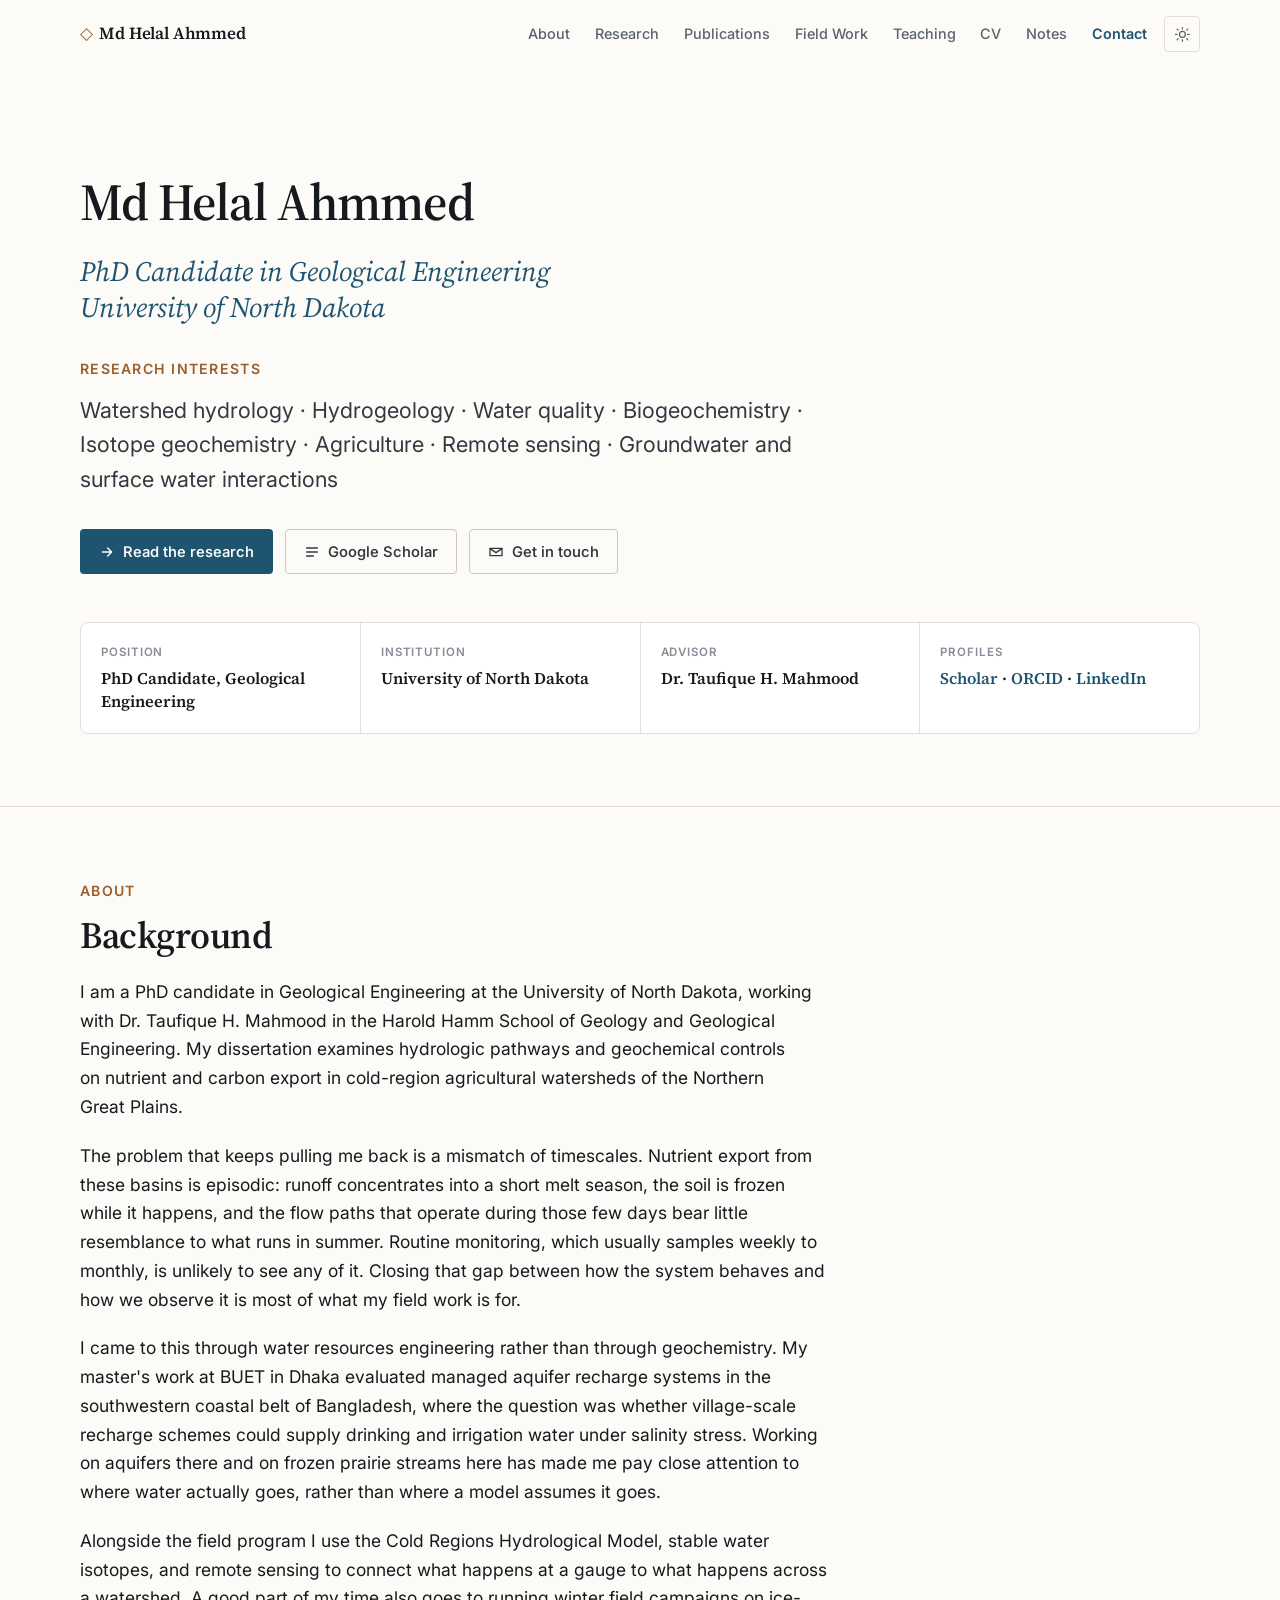
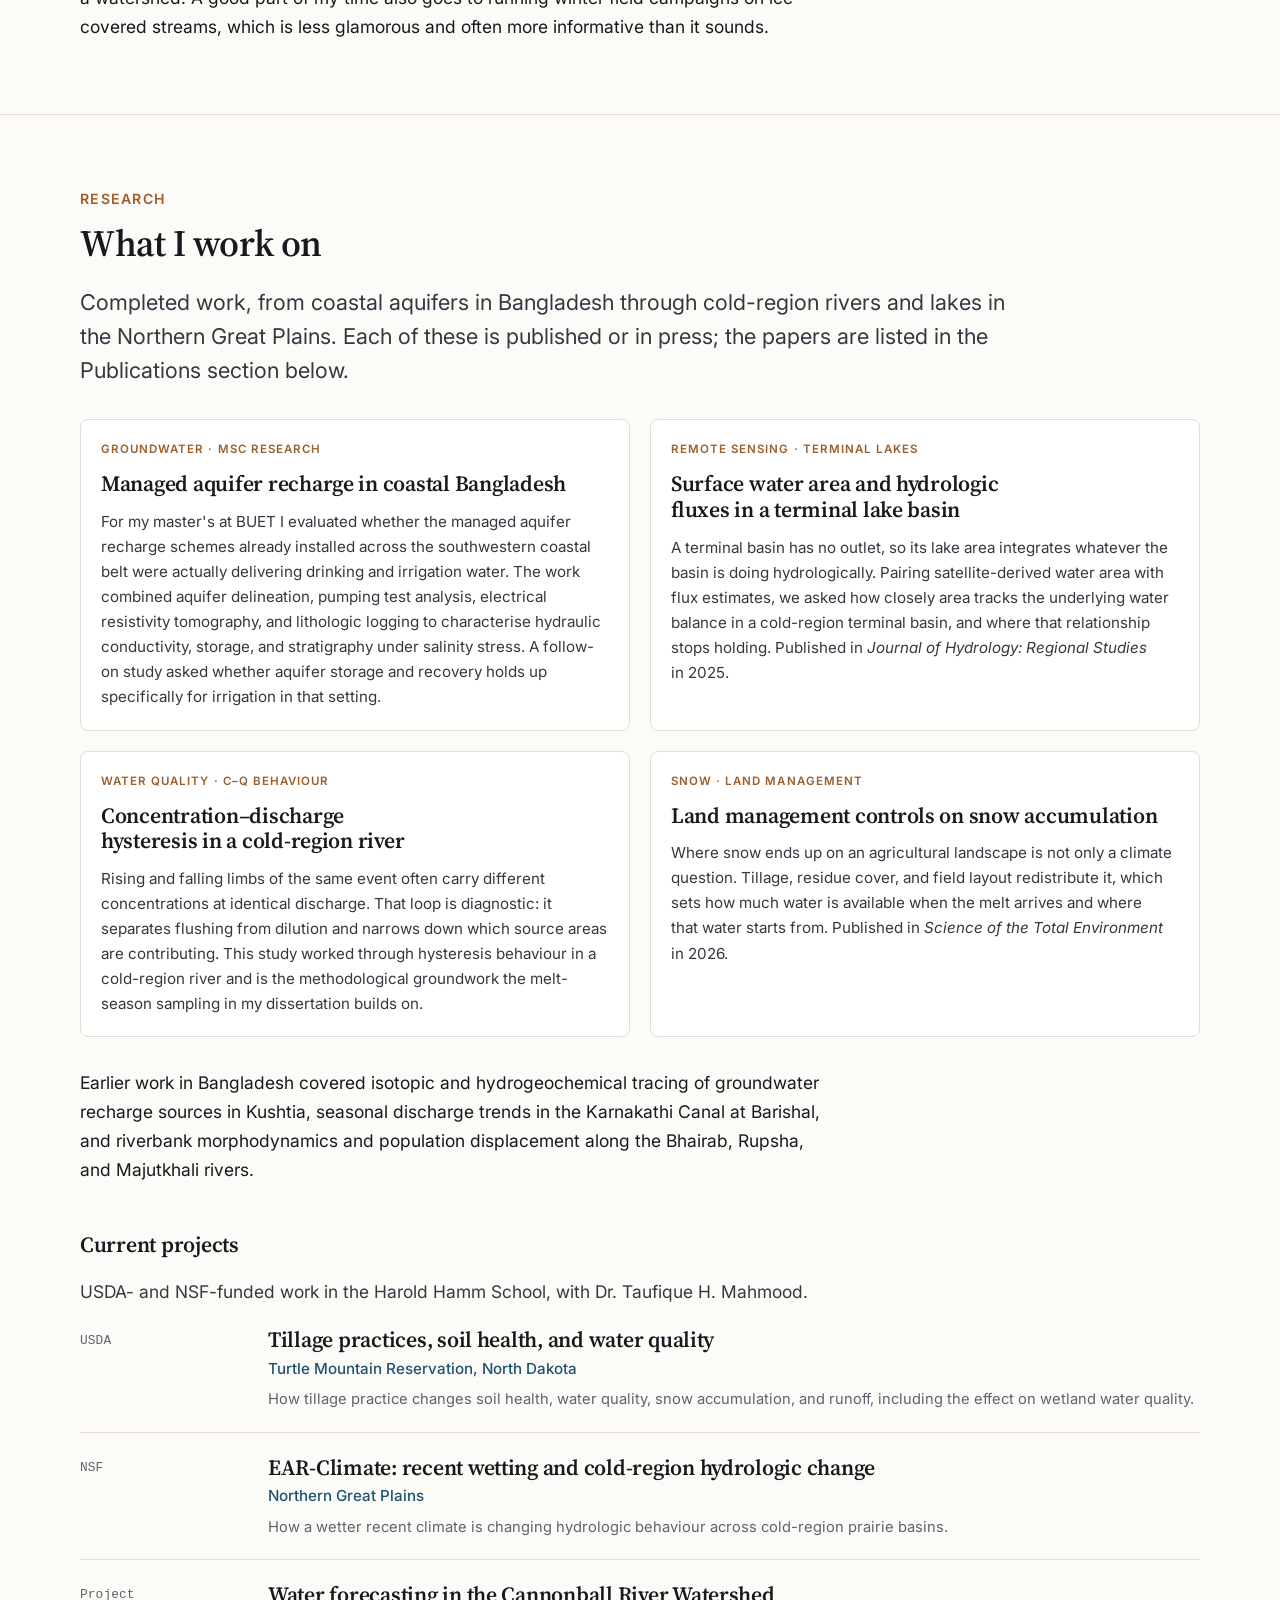
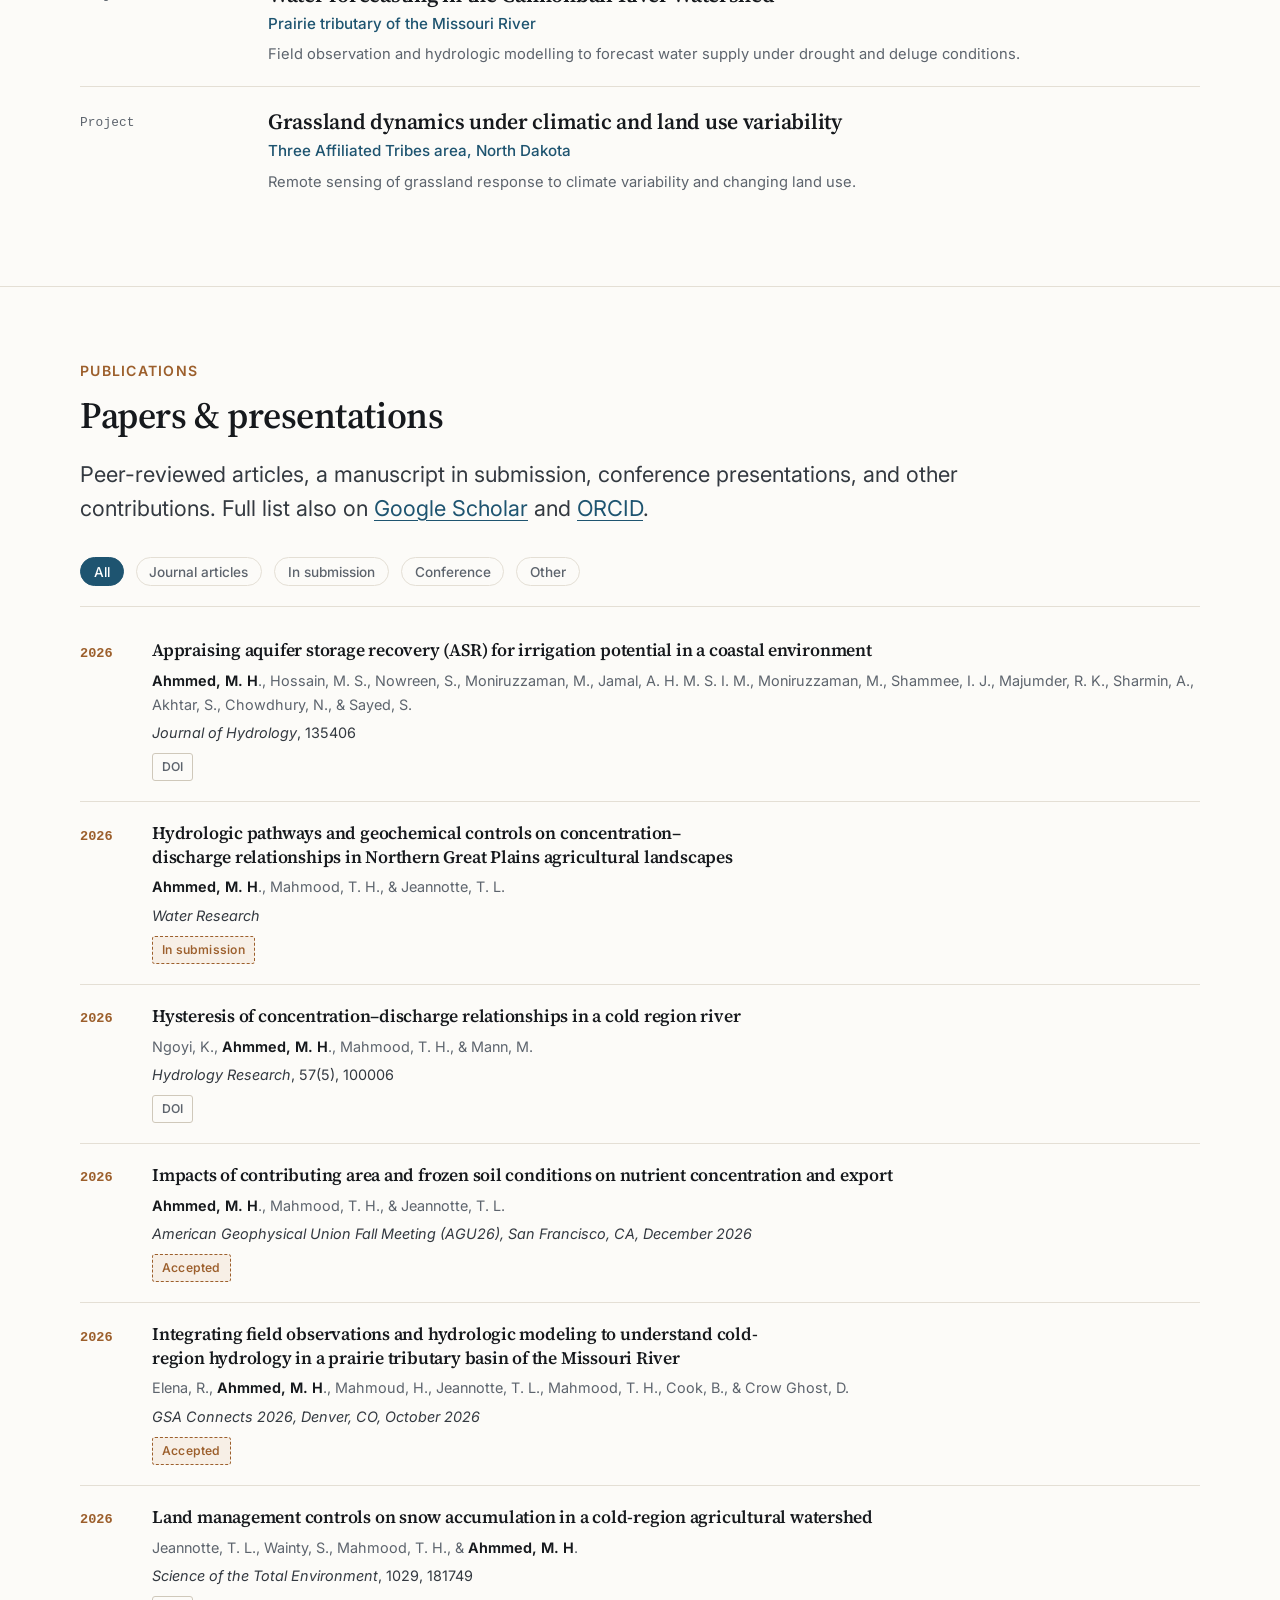
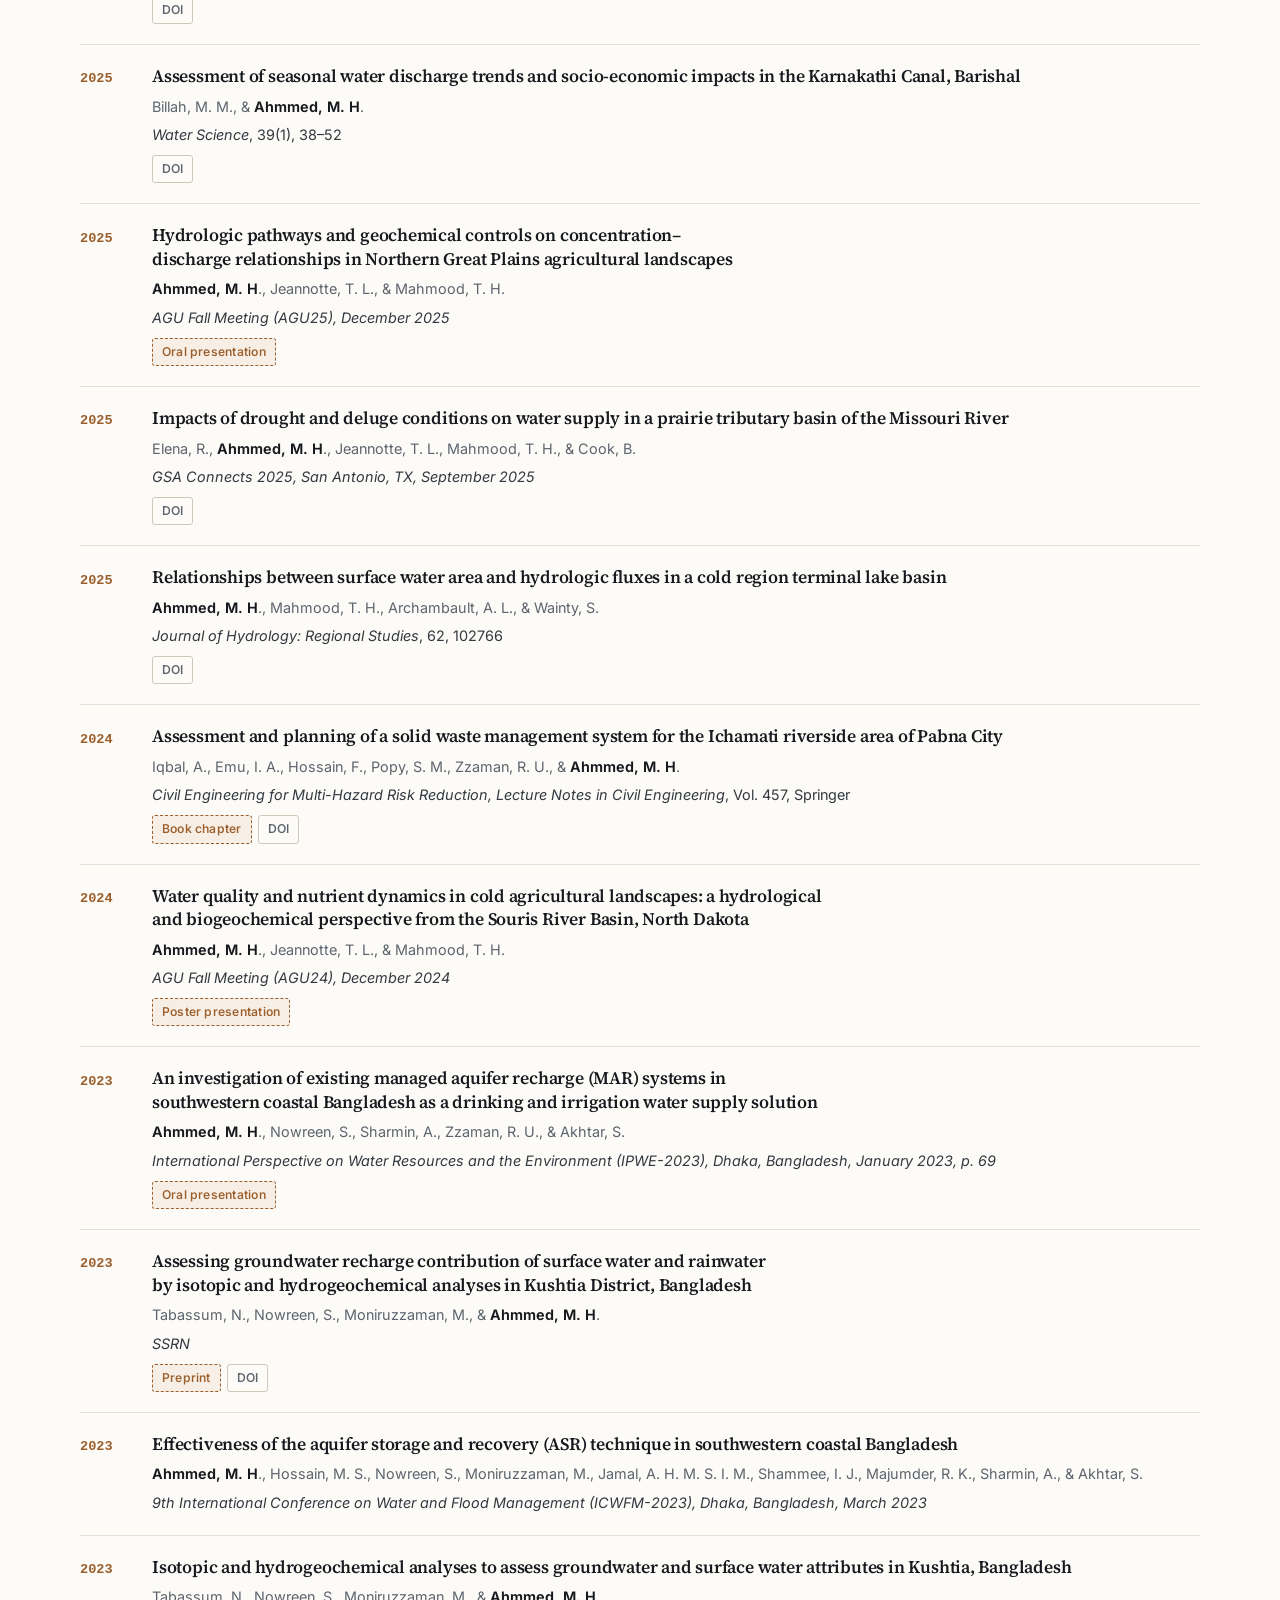
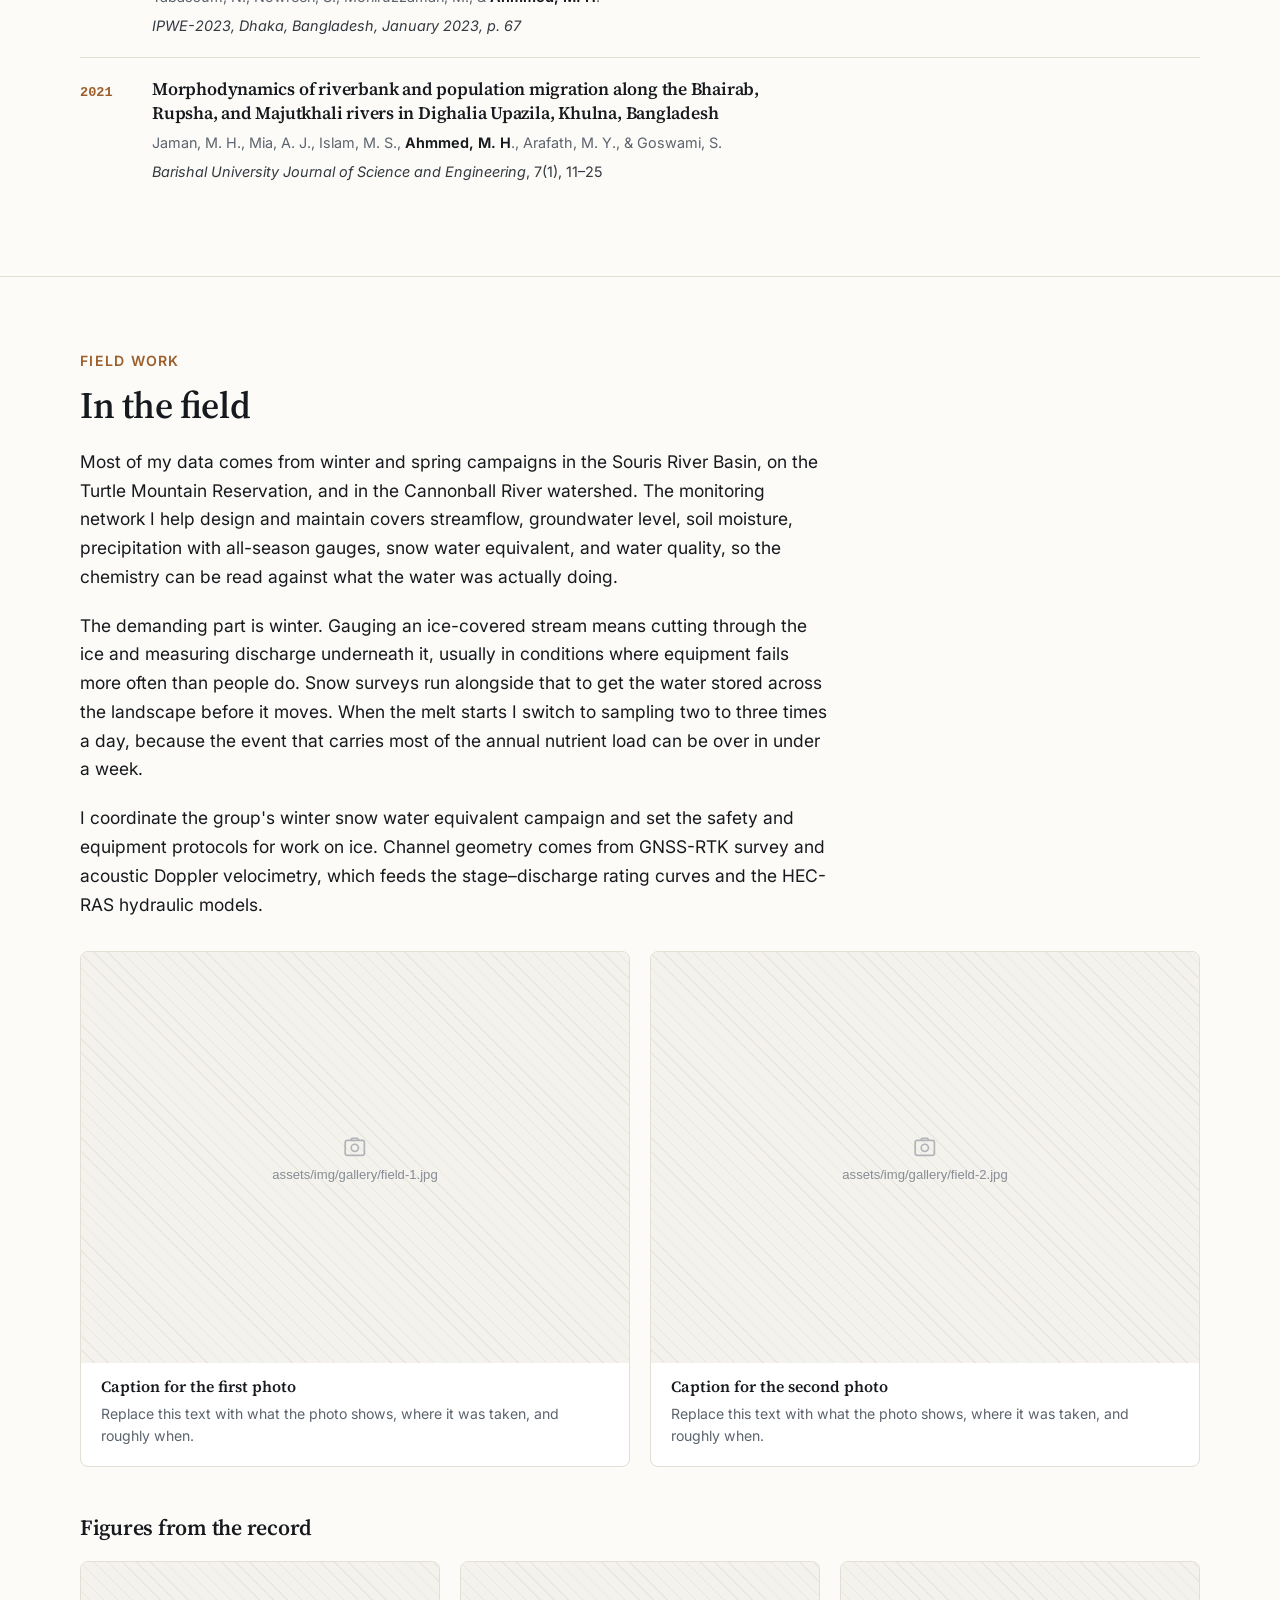
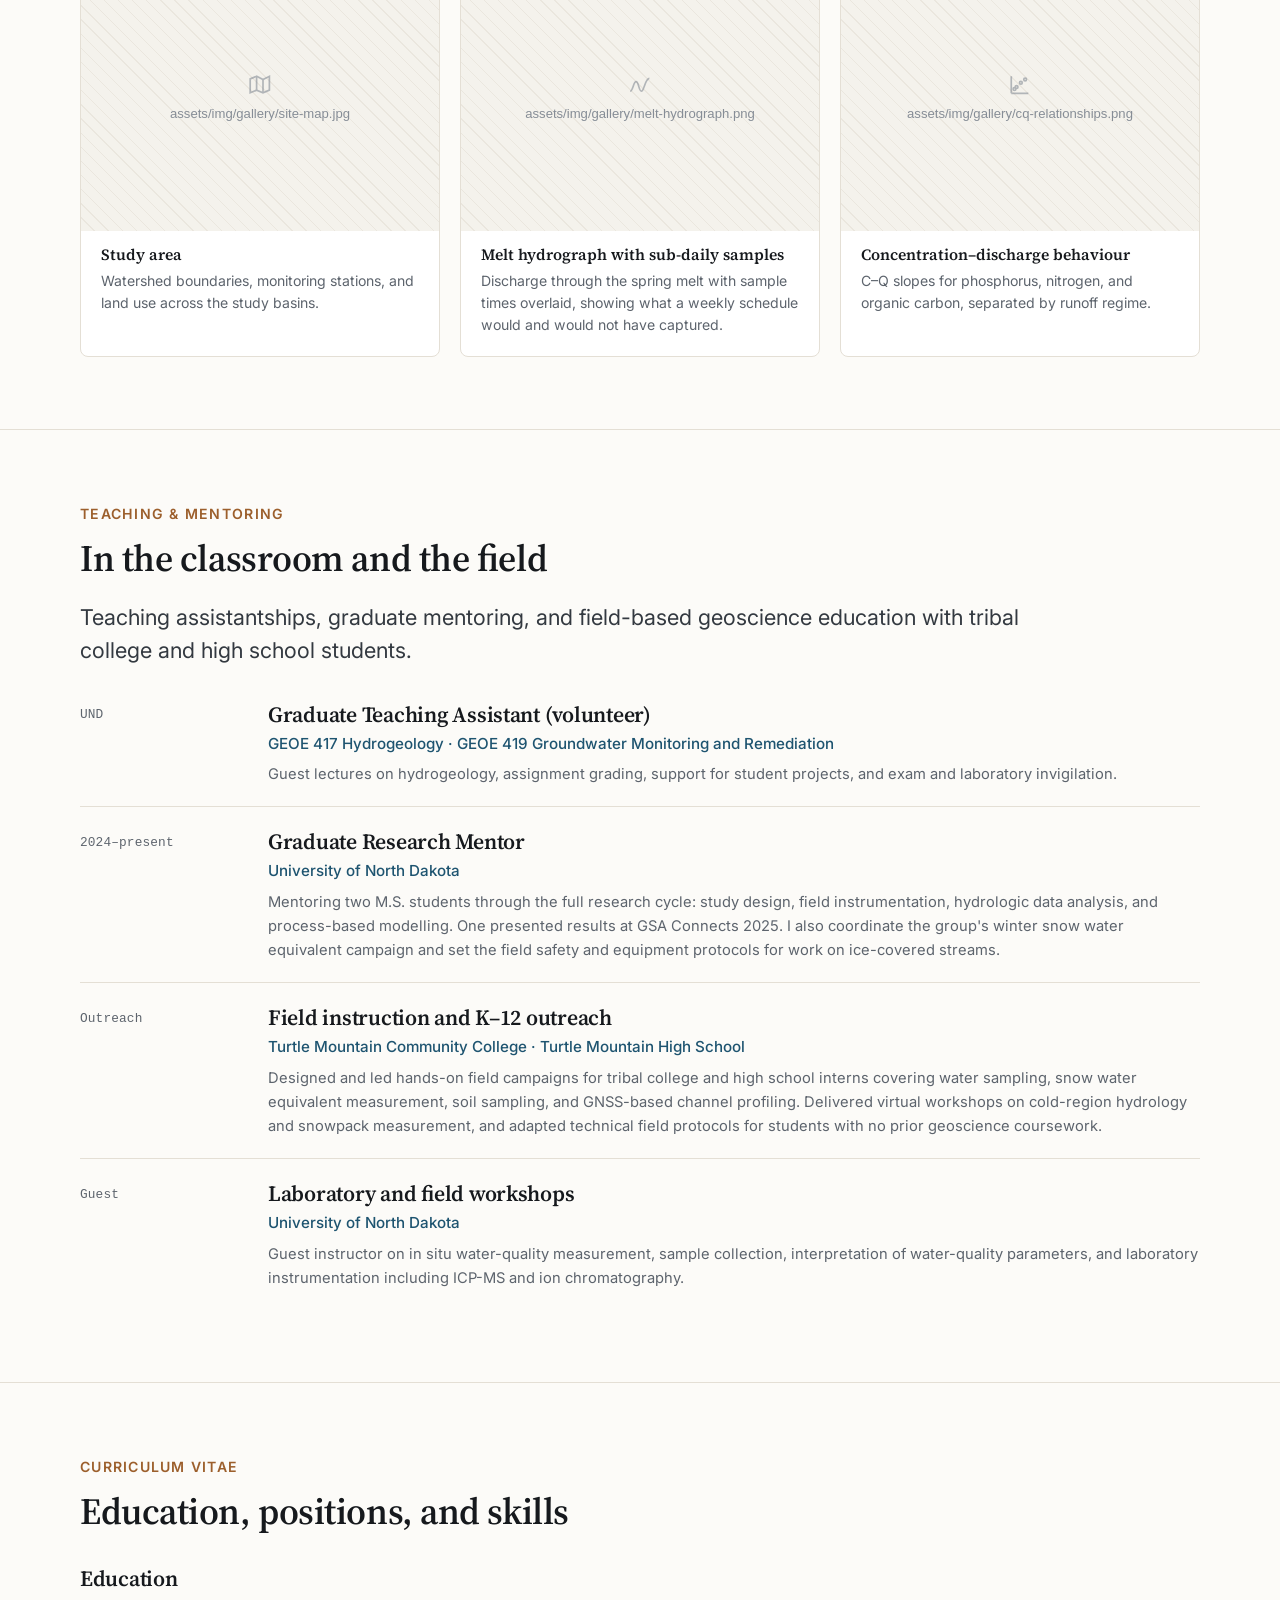
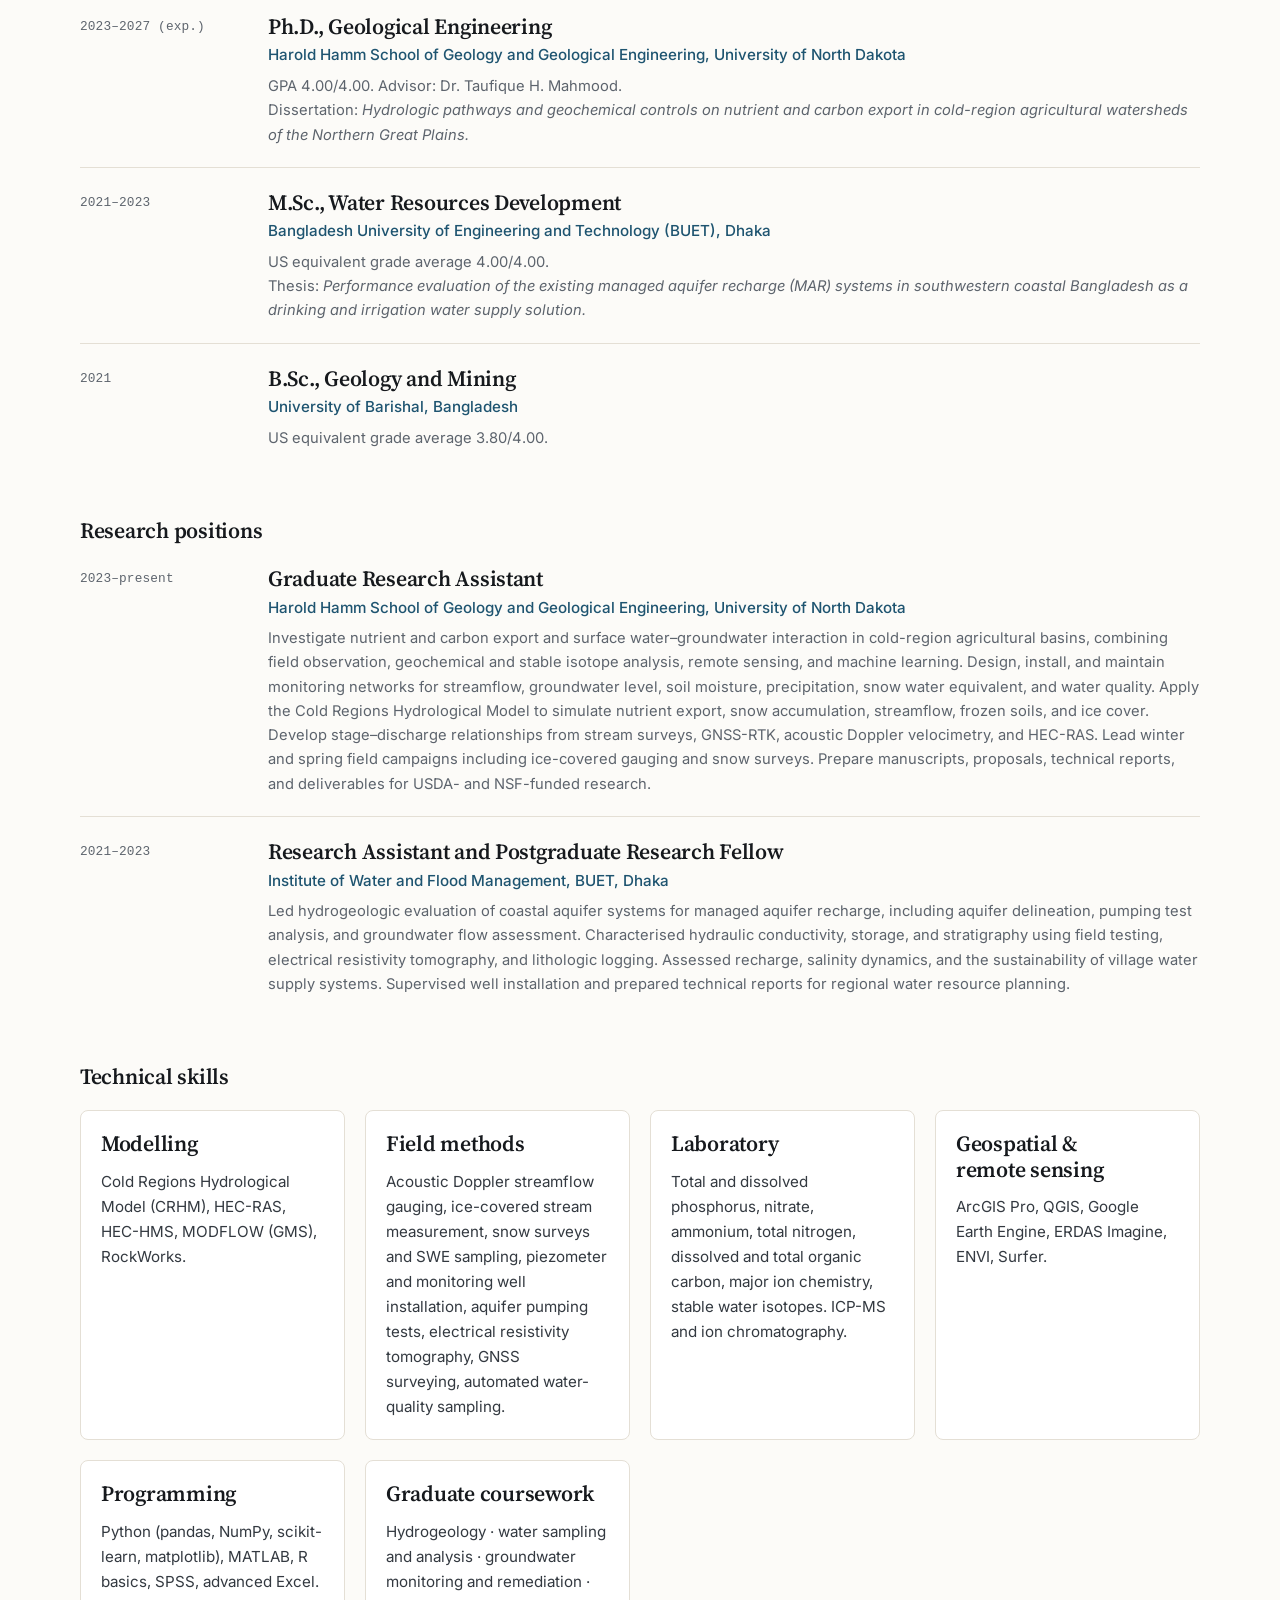
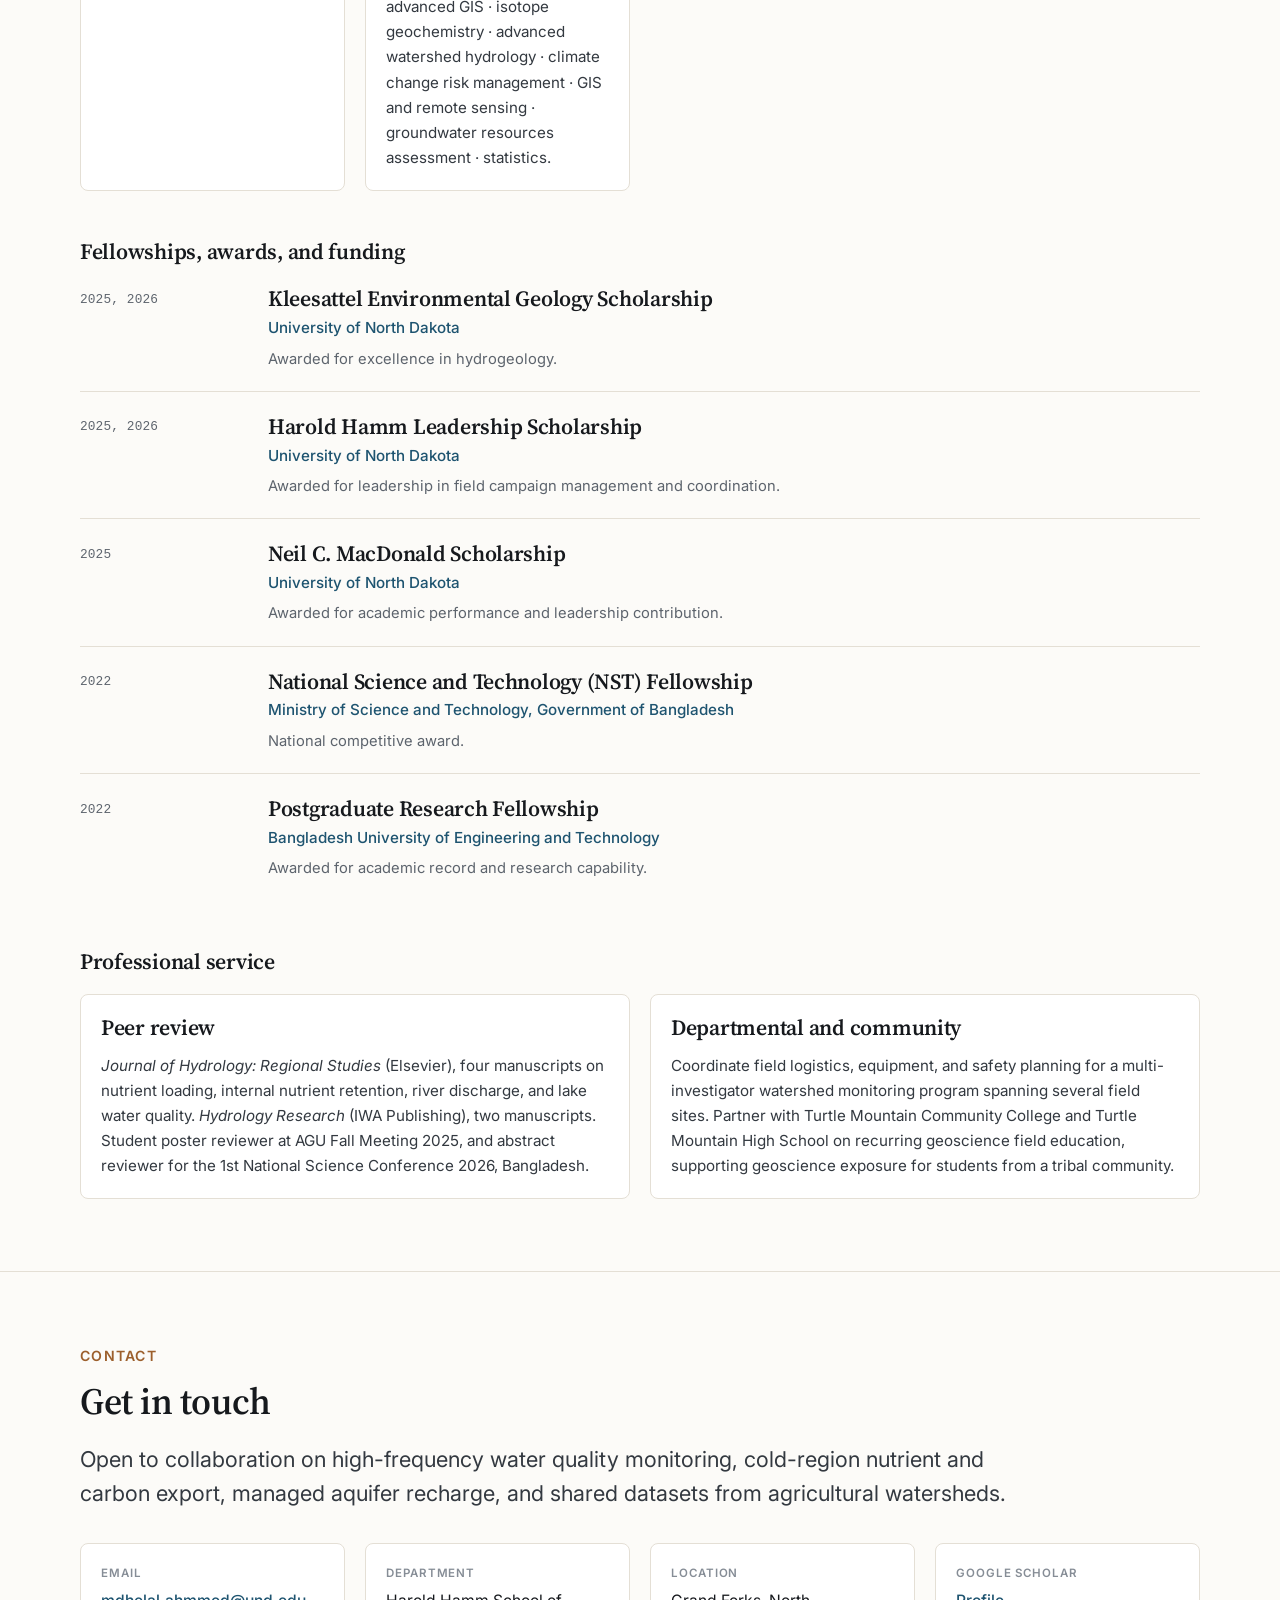
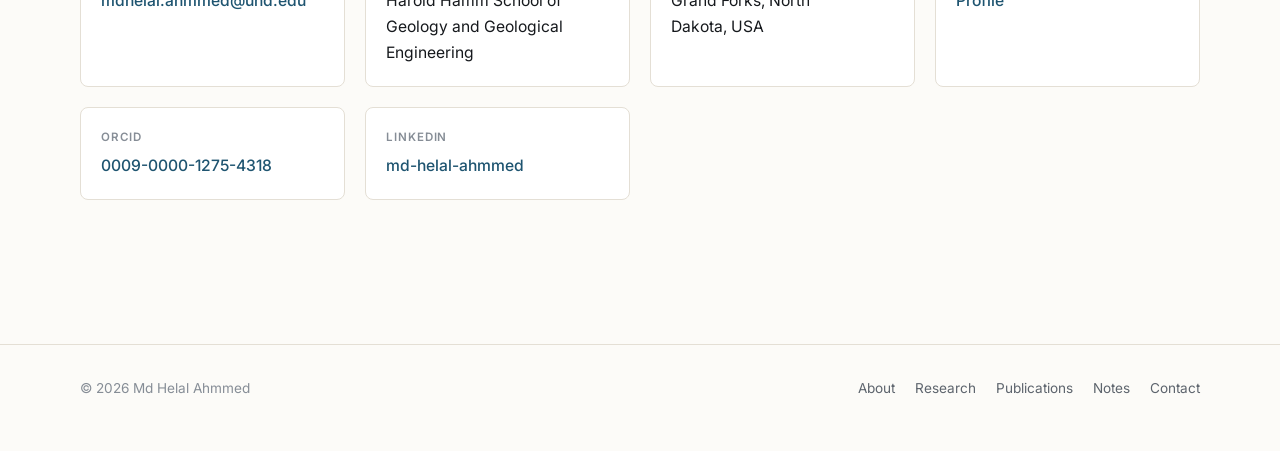
==== commit 1a55f945: "Rework hero, research and field work sections" ====
--- a/index.html
+++ b/index.html
@@ -32,7 +32,7 @@
         <li><a class="nav__link" href="#about">About</a></li>
         <li><a class="nav__link" href="#research">Research</a></li>
         <li><a class="nav__link" href="#publications">Publications</a></li>
-        <li><a class="nav__link" href="#gallery">Field &amp; Data</a></li>
+        <li><a class="nav__link" href="#fieldwork">Field Work</a></li>
         <li><a class="nav__link" href="#teaching">Teaching</a></li>
         <li><a class="nav__link" href="#cv">CV</a></li>
         <li><a class="nav__link" href="notes.html">Notes</a></li>
@@ -57,19 +57,19 @@
 
 <main id="main">
 
+  <!-- ================= HERO ================= -->
   <section class="hero">
     <div class="wrap">
       <div class="hero__grid">
         <div>
-          <p class="hero__eyebrow">Watershed hydrology &amp; nutrient biogeochemistry</p>
           <h1 class="hero__title">Md Helal Ahmmed</h1>
           <p class="hero__role">PhD Candidate in Geological Engineering<br>University of North Dakota</p>
 
+          <p class="section__label u-mt-4">Research interests</p>
           <p class="hero__lede">
-            I study how nutrients and carbon leave cold-region agricultural land, using field
-            sampling fast enough to catch the events that actually carry the load. Most of that work
-            happens during spring snowmelt in the Northern Great Plains, when a watershed can export
-            a large share of its annual nutrient budget inside a few days.
+            Watershed hydrology · Hydrogeology · Water quality · Biogeochemistry ·
+            Isotope geochemistry · Agriculture · Remote sensing ·
+            Groundwater and surface water interactions
           </p>
 
           <div class="hero__actions">
@@ -117,6 +117,7 @@
     </div>
   </section>
 
+  <!-- ================= ABOUT ================= -->
   <section class="section" id="about">
     <div class="wrap">
       <p class="section__label">About</p>
@@ -153,80 +154,79 @@
           ice-covered streams, which is less glamorous and often more informative than it sounds.
         </p>
       </div>
-
-      <div class="callout">
-        <strong>Research interests:</strong>
-        watershed hydrology · hydrogeology · water quality and nutrient transport · biogeochemistry ·
-        isotope geochemistry · groundwater and surface water interaction · cold-region hydrology ·
-        agricultural land management · remote sensing
-      </div>
     </div>
   </section>
 
+  <!-- ================= RESEARCH ================= -->
   <section class="section" id="research">
     <div class="wrap">
       <p class="section__label">Research</p>
       <h2>What I work on</h2>
       <p class="section__intro">
-        Four connected problems in how nutrients and carbon leave cold agricultural watersheds, and
-        why the conventional monitoring record has trouble answering them.
+        Completed work, from coastal aquifers in Bangladesh through cold-region rivers and lakes in
+        the Northern Great Plains. Each of these is published or in press; the papers are listed in
+        the Publications section below.
       </p>
 
       <div class="grid grid--2">
 
         <article class="card">
-          <p class="card__kind">Method</p>
-          <h3 class="card__title">Sampling the melt at the speed it moves</h3>
-          <p class="card__body">
-            Monitoring agencies typically collect nutrient samples weekly, biweekly, or monthly, and
-            concentrations and loads get estimated from that record. A prairie snowmelt hydrograph
-            rises and falls in two to five days. A monthly sample has almost no chance of landing on
-            the peak, and even a weekly one usually catches a limb rather than the event. I sample
-            two to three times per day through the melt, which is the resolution needed to resolve
-            the concentration–discharge relationship while the water is actually moving.
+          <p class="card__kind">Groundwater · MSc research</p>
+          <h3 class="card__title">Managed aquifer recharge in coastal Bangladesh</h3>
+          <p class="card__body">
+            For my master's at BUET I evaluated whether the managed aquifer recharge schemes already
+            installed across the southwestern coastal belt were actually delivering drinking and
+            irrigation water. The work combined aquifer delineation, pumping test analysis,
+            electrical resistivity tomography, and lithologic logging to characterise hydraulic
+            conductivity, storage, and stratigraphy under salinity stress. A follow-on study asked
+            whether aquifer storage and recovery holds up specifically for irrigation in that
+            setting.
           </p>
         </article>
 
         <article class="card">
-          <p class="card__kind">Regime comparison</p>
-          <h3 class="card__title">Snow-dominated against rain-dominated runoff</h3>
-          <p class="card__body">
-            Concentration–discharge behaviour is the standard tool for inferring where solutes come
-            from and how supply limits export. How that behaviour differs between melt-driven and
-            rain-driven runoff in cold agricultural basins is not well established, largely because
-            few datasets have the temporal resolution to compare them fairly. Contrasting the two
-            regimes within the same watersheds tests whether the source areas and flow paths that
-            dominate in spring are the same ones that operate in summer.
+          <p class="card__kind">Remote sensing · Terminal lakes</p>
+          <h3 class="card__title">Surface water area and hydrologic fluxes in a terminal lake basin</h3>
+          <p class="card__body">
+            A terminal basin has no outlet, so its lake area integrates whatever the basin is doing
+            hydrologically. Pairing satellite-derived water area with flux estimates, we asked how
+            closely area tracks the underlying water balance in a cold-region terminal basin, and
+            where that relationship stops holding. Published in <em>Journal of Hydrology: Regional
+            Studies</em> in 2025.
           </p>
         </article>
 
         <article class="card">
-          <p class="card__kind">Open question</p>
-          <h3 class="card__title">Do phosphorus, nitrogen, and carbon respond alike?</h3>
-          <p class="card__body">
-            These three are rarely measured together across contrasting runoff regimes in this
-            setting, so whether they behave in parallel is still an open question. Organic carbon is
-            the least predictable of them. Most cold-region carbon work comes from forested,
-            peatland, and permafrost catchments, which commonly show flushing during melt. Cultivated
-            watersheds lack the organic surface horizon that drives that response, so it is unclear
-            whether the flushing signal survives cultivation at all.
+          <p class="card__kind">Water quality · C–Q behaviour</p>
+          <h3 class="card__title">Concentration–discharge hysteresis in a cold-region river</h3>
+          <p class="card__body">
+            Rising and falling limbs of the same event often carry different concentrations at
+            identical discharge. That loop is diagnostic: it separates flushing from dilution and
+            narrows down which source areas are contributing. This study worked through hysteresis
+            behaviour in a cold-region river and is the methodological groundwork the melt-season
+            sampling in my dissertation builds on.
           </p>
         </article>
 
         <article class="card">
-          <p class="card__kind">Controls</p>
-          <h3 class="card__title">Contributing area, frozen soil, and geochemical controls</h3>
-          <p class="card__body">
-            Which conditions govern whether nutrients reach the stream during melt is understudied in
-            prairie settings. Frozen ground, contributing area, redox state, ionic strength, and
-            water temperature all plausibly matter, and they change quickly over a melt event.
-            Pairing continuous hydrochemical measurement and stable water isotopes with the sub-daily
-            nutrient record is how I try to separate the controls that carry real explanatory weight
-            from those simply carried over from temperate catchments.
+          <p class="card__kind">Snow · Land management</p>
+          <h3 class="card__title">Land management controls on snow accumulation</h3>
+          <p class="card__body">
+            Where snow ends up on an agricultural landscape is not only a climate question. Tillage,
+            residue cover, and field layout redistribute it, which sets how much water is available
+            when the melt arrives and where that water starts from. Published in <em>Science of the
+            Total Environment</em> in 2026.
           </p>
         </article>
 
       </div>
+
+      <p class="prose u-mt-4">
+        Earlier work in Bangladesh covered isotopic and hydrogeochemical tracing of groundwater
+        recharge sources in Kushtia, seasonal discharge trends in the Karnakathi Canal at Barishal,
+        and riverbank morphodynamics and population displacement along the Bhairab, Rupsha, and
+        Majutkhali rivers.
+      </p>
 
       <h3 class="u-mt-5 u-mb-3">Current projects</h3>
       <p class="section__intro" style="font-size: var(--step-0); margin-bottom: var(--space-3);">
@@ -280,6 +280,7 @@
     </div>
   </section>
 
+  <!-- ================= PUBLICATIONS ================= -->
   <section class="section" id="publications">
     <div class="wrap">
       <p class="section__label">Publications</p>
@@ -308,15 +309,67 @@
     </div>
   </section>
 
-  <section class="section" id="gallery">
+  <!-- ================= FIELD WORK ================= -->
+  <section class="section" id="fieldwork">
     <div class="wrap">
-      <p class="section__label">Field &amp; Data</p>
-      <h2>From the watershed</h2>
-      <p class="section__intro">
-        Winter and spring field campaigns in the Souris River Basin and on the Turtle Mountain
-        Reservation, and the figures that come out of the high-frequency record. Click any figure to
-        enlarge.
-      </p>
+      <p class="section__label">Field Work</p>
+      <h2>In the field</h2>
+
+      <div class="prose">
+        <p>
+          Most of my data comes from winter and spring campaigns in the Souris River Basin, on the
+          Turtle Mountain Reservation, and in the Cannonball River watershed. The monitoring network
+          I help design and maintain covers streamflow, groundwater level, soil moisture,
+          precipitation with all-season gauges, snow water equivalent, and water quality, so the
+          chemistry can be read against what the water was actually doing.
+        </p>
+        <p>
+          The demanding part is winter. Gauging an ice-covered stream means cutting through the ice
+          and measuring discharge underneath it, usually in conditions where equipment fails more
+          often than people do. Snow surveys run alongside that to get the water stored across the
+          landscape before it moves. When the melt starts I switch to sampling two to three times a
+          day, because the event that carries most of the annual nutrient load can be over in under a
+          week.
+        </p>
+        <p>
+          I coordinate the group's winter snow water equivalent campaign and set the safety and
+          equipment protocols for work on ice. Channel geometry comes from GNSS-RTK survey and
+          acoustic Doppler velocimetry, which feeds the stage–discharge rating curves and the
+          HEC-RAS hydraulic models.
+        </p>
+      </div>
+
+      <div class="gallery u-mt-4">
+
+        <figure class="figure">
+          <button class="figure__media" type="button" aria-label="Enlarge: field photo">
+            <div class="figure__ph">
+              <svg viewBox="0 0 24 24" fill="none" stroke="currentColor" stroke-width="1.6" aria-hidden="true"><rect x="3" y="6" width="18" height="14" rx="2"></rect><circle cx="12" cy="13" r="3.4"></circle><path d="M8 6l1.5-2h5L16 6"></path></svg>
+              <span>assets/img/gallery/field-1.jpg</span>
+            </div>
+          </button>
+          <figcaption>
+            <strong>Caption for the first photo</strong>
+            Replace this text with what the photo shows, where it was taken, and roughly when.
+          </figcaption>
+        </figure>
+
+        <figure class="figure">
+          <button class="figure__media" type="button" aria-label="Enlarge: field photo">
+            <div class="figure__ph">
+              <svg viewBox="0 0 24 24" fill="none" stroke="currentColor" stroke-width="1.6" aria-hidden="true"><rect x="3" y="6" width="18" height="14" rx="2"></rect><circle cx="12" cy="13" r="3.4"></circle><path d="M8 6l1.5-2h5L16 6"></path></svg>
+              <span>assets/img/gallery/field-2.jpg</span>
+            </div>
+          </button>
+          <figcaption>
+            <strong>Caption for the second photo</strong>
+            Replace this text with what the photo shows, where it was taken, and roughly when.
+          </figcaption>
+        </figure>
+
+      </div>
+
+      <h3 class="u-mt-5 u-mb-3">Figures from the record</h3>
 
       <div class="gallery">
 
@@ -360,52 +413,11 @@
           </figcaption>
         </figure>
 
-        <figure class="figure">
-          <button class="figure__media" type="button" aria-label="Enlarge: hysteresis loops">
-            <div class="figure__ph">
-              <svg viewBox="0 0 24 24" fill="none" stroke="currentColor" stroke-width="1.6" aria-hidden="true"><path d="M6 17c0-6 3-10 6-10s6 2 6 6-3 4-6 4-6-2-6 0Z"></path></svg>
-              <span>assets/img/gallery/hysteresis.png</span>
-            </div>
-          </button>
-          <figcaption>
-            <strong>Event hysteresis</strong>
-            Rising and falling limb behaviour, which separates flushing from dilution and points at
-            the source areas in play.
-          </figcaption>
-        </figure>
-
-        <figure class="figure">
-          <button class="figure__media" type="button" aria-label="Enlarge: ice-covered stream gauging">
-            <div class="figure__ph">
-              <svg viewBox="0 0 24 24" fill="none" stroke="currentColor" stroke-width="1.6" aria-hidden="true"><path d="M4 19h16M7 19V9l5-5 5 5v10"></path><path d="M10 19v-5h4v5"></path></svg>
-              <span>assets/img/gallery/winter-gauging.jpg</span>
-            </div>
-          </button>
-          <figcaption>
-            <strong>Ice-covered stream gauging</strong>
-            Winter discharge measurement and snow water equivalent surveys, run as a coordinated
-            group campaign.
-          </figcaption>
-        </figure>
-
-        <figure class="figure">
-          <button class="figure__media" type="button" aria-label="Enlarge: monitoring station">
-            <div class="figure__ph">
-              <svg viewBox="0 0 24 24" fill="none" stroke="currentColor" stroke-width="1.6" aria-hidden="true"><rect x="5" y="7" width="14" height="11" rx="2"></rect><path d="M9 7V4h6v3M9 12h6M9 15h4"></path></svg>
-              <span>assets/img/gallery/instrumentation.jpg</span>
-            </div>
-          </button>
-          <figcaption>
-            <strong>Monitoring network</strong>
-            Stream gauges, groundwater and soil moisture sensors, all-season precipitation gauges,
-            and automated water-quality sampling.
-          </figcaption>
-        </figure>
-
       </div>
     </div>
   </section>
 
+  <!-- ================= TEACHING ================= -->
   <section class="section" id="teaching">
     <div class="wrap">
       <p class="section__label">Teaching &amp; Mentoring</p>
@@ -471,6 +483,7 @@
     </div>
   </section>
 
+  <!-- ================= CV ================= -->
   <section class="section" id="cv">
     <div class="wrap">
       <p class="section__label">Curriculum Vitae</p>
@@ -665,6 +678,7 @@
     </div>
   </section>
 
+  <!-- ================= CONTACT ================= -->
   <section class="section" id="contact">
     <div class="wrap">
       <p class="section__label">Contact</p>
